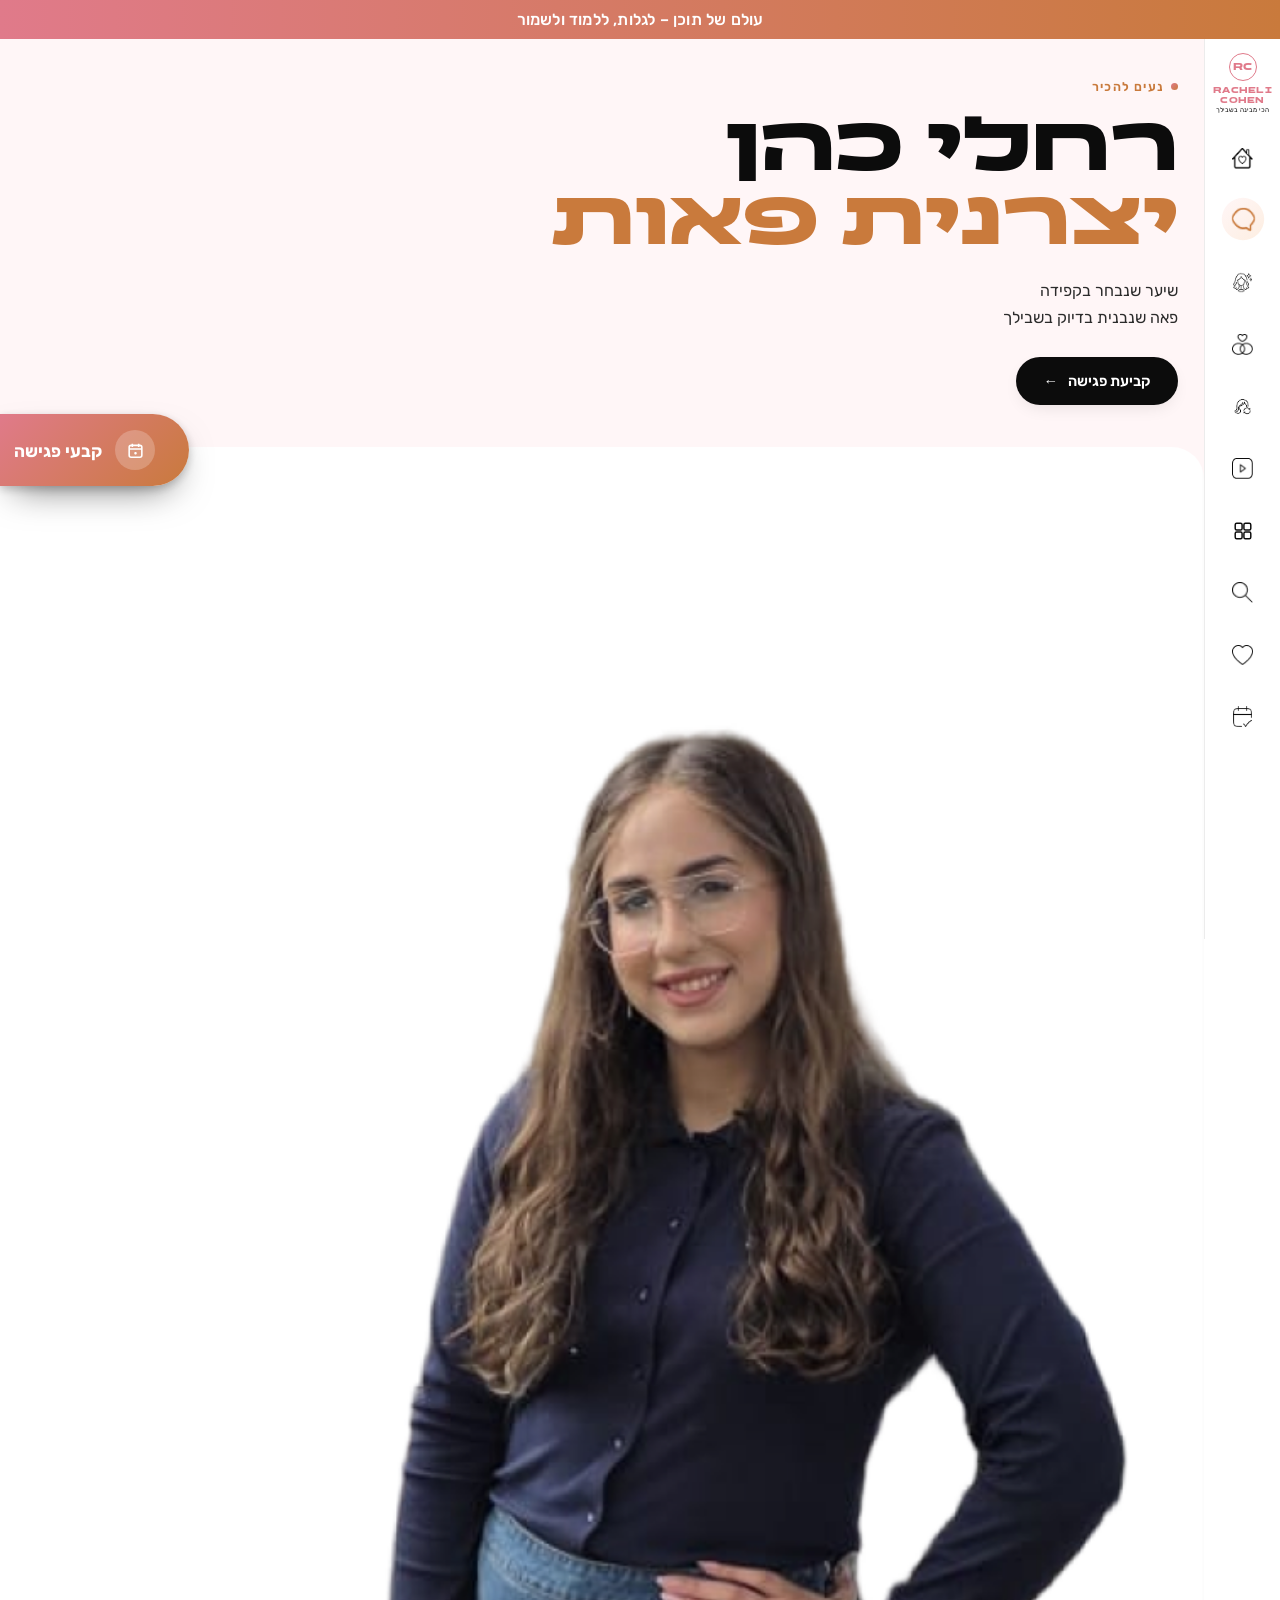
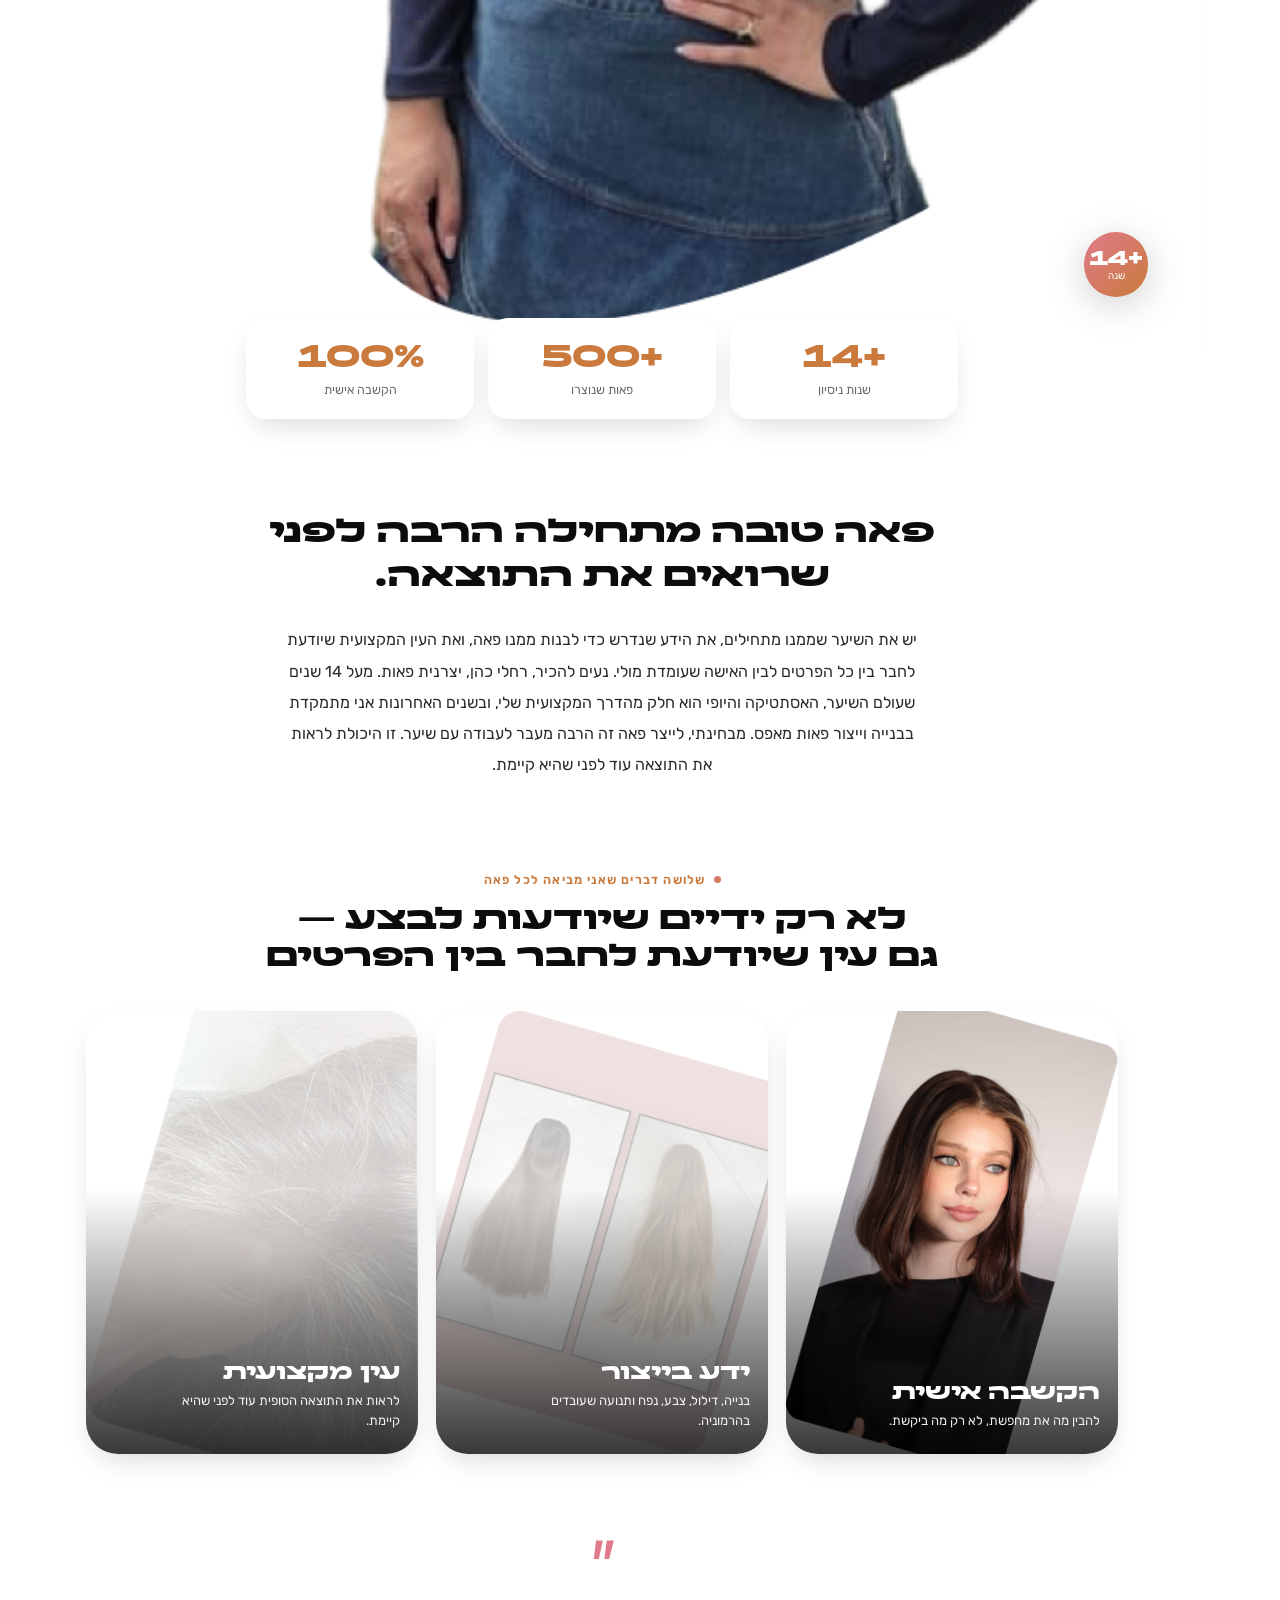
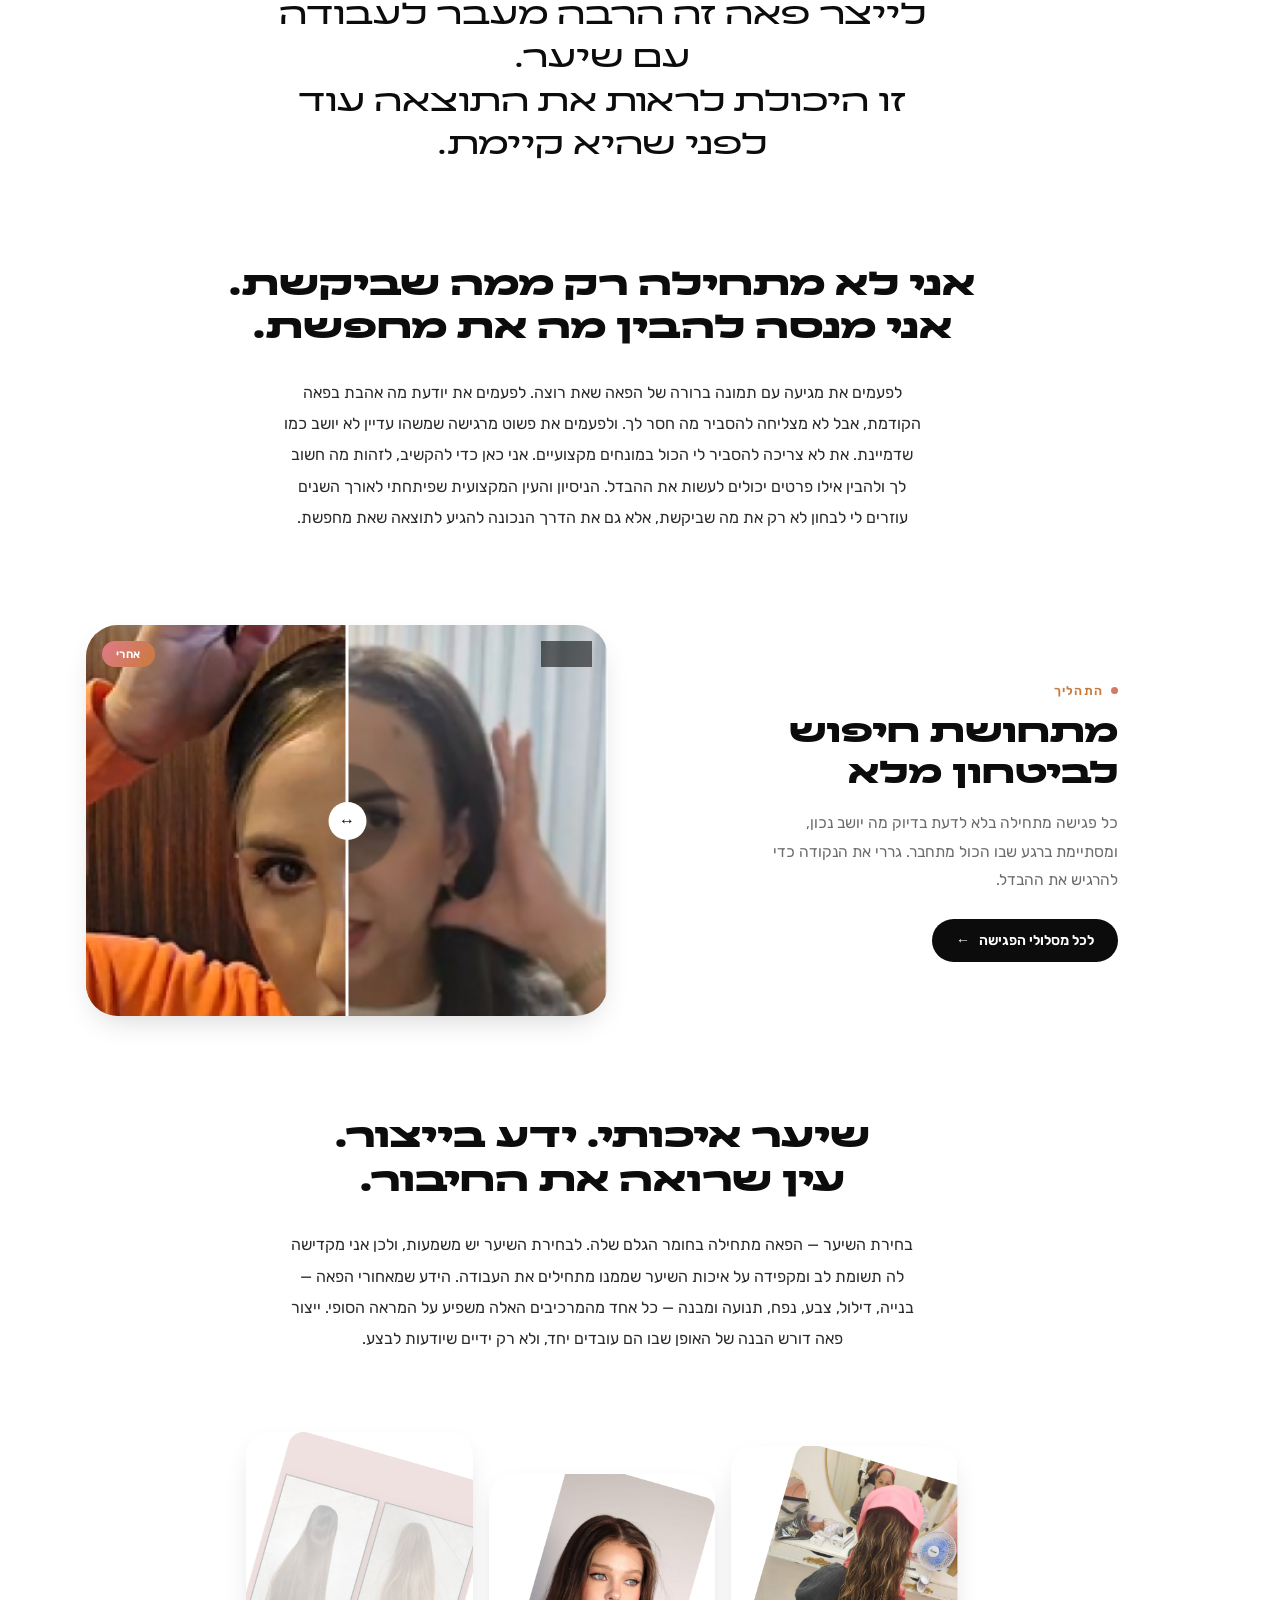
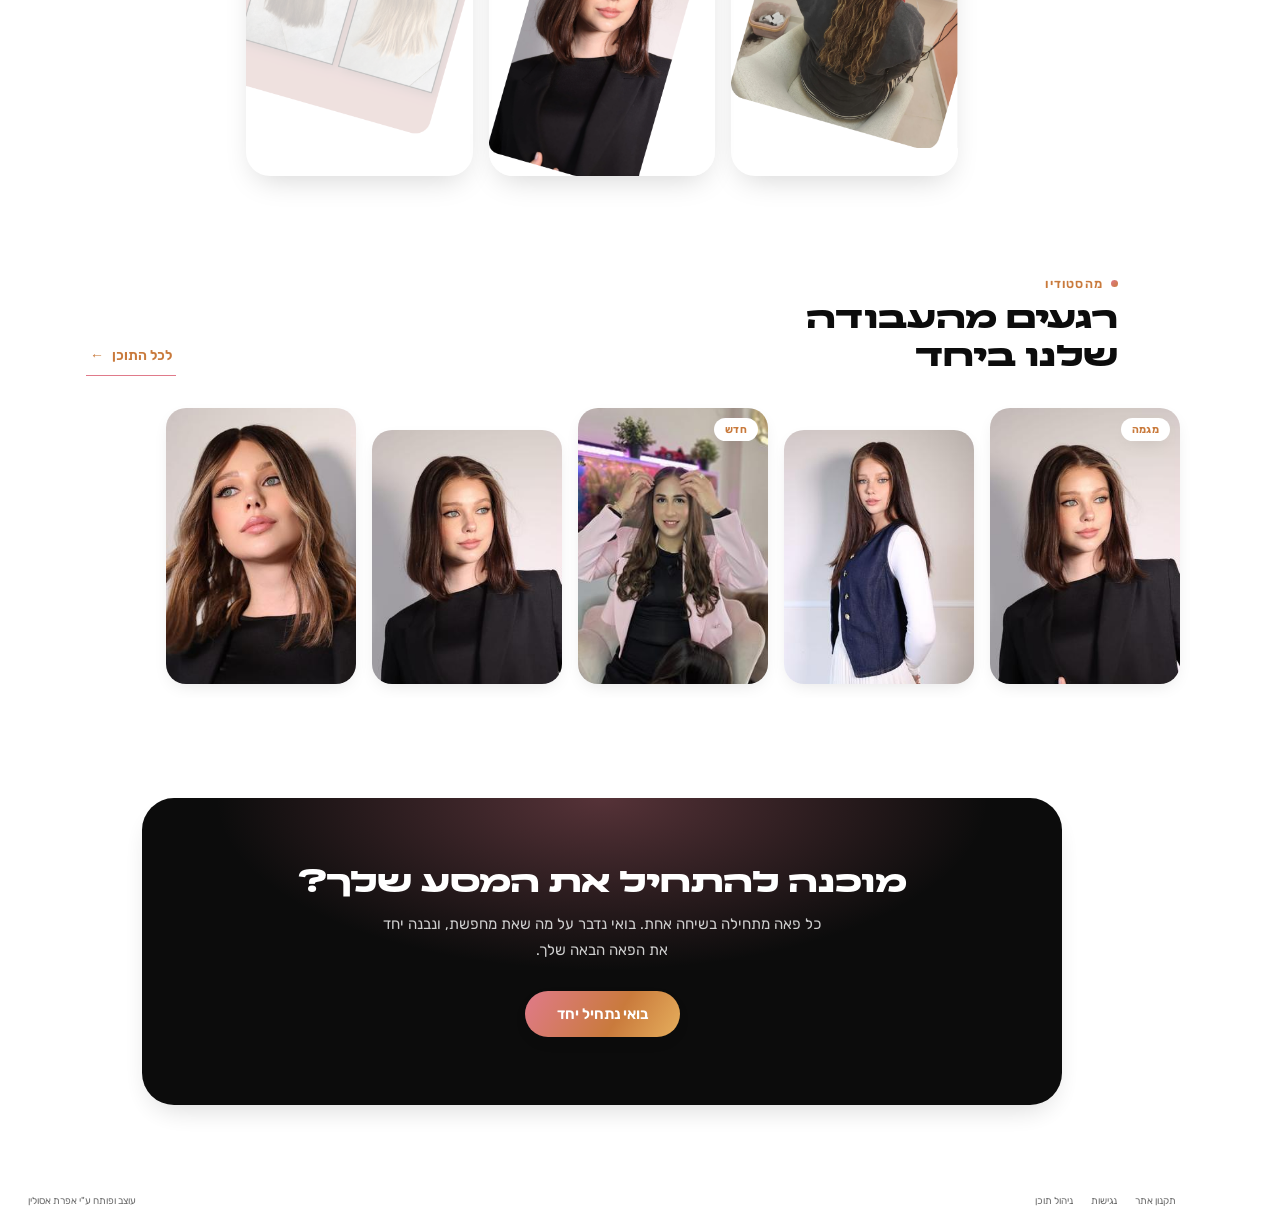
==== about.html @ f90bedea "תיקון סופי לבאג הכותרת בעמוד אודות: שימוש ב-class ייעודי במקום selector span כללי ה-selector הקודם (" ====
<!doctype html>
<html lang="he" dir="rtl">
<head>
  <meta charset="utf-8">
  <meta name="viewport" content="width=device-width, initial-scale=1">
  <title>אודות רחלי | יצרנית פאות</title>
  <meta name="description" content="נעים להכיר, רחלי כהן, יצרנית פאות. מעל 14 שנים שעולם השיער, האסתטיקה והיופי הוא חלק מהדרך המקצועית שלי.">
  <link rel="stylesheet" href="styles.css">
  <link rel="stylesheet" href="modals.css">
  <link rel="stylesheet" href="about.css">
</head>
<body data-page="about">
  <div class="promo-bar">עולם של תוכן – לגלות, ללמוד ולשמור</div>

  <div class="body-row">
    <aside class="side-col">
      <div id="site-logo" class="logo"></div>
      <nav id="icon-rail" class="icon-rail" aria-label="ניווט ראשי"></nav>
    </aside>

    <div class="content">
      <main>
        <section class="about-hero">
          <div class="about-hero-media">
            <div class="about-hero-photo"><img src="assets/about_hero.png" alt="רחלי כהן, יצרנית פאות"></div>
            <div class="about-badge" aria-hidden="true">
              <svg viewBox="0 0 200 200">
                <defs><path id="aboutBadgePath" d="M100,100 m-82,0 a82,82 0 1,1 164,0 a82,82 0 1,1 -164,0"/></defs>
                <text>
                  <textPath href="#aboutBadgePath" startOffset="0%">רחלי כהן ✦ יצרנית פאות ✦ מעל 14 שנות ניסיון ✦ </textPath>
                </text>
              </svg>
              <div class="about-badge-core"><strong>+14</strong><span>שנה</span></div>
            </div>
          </div>
          <div class="about-hero-text">
            <span class="about-eyebrow"><i></i>נעים להכיר</span>
            <h1 class="about-hero-title">רחלי כהן<br><span class="about-hero-accent">יצרנית פאות</span></h1>
            <p class="about-hero-lede">שיער שנבחר בקפידה<br>פאה שנבנית בדיוק בשבילך</p>
            <a class="about-hero-cta" href="#" data-open-modal="appointment">קביעת פגישה <span>←</span></a>
          </div>
        </section>

        <div class="about-stats" data-reveal>
          <div class="about-stat"><strong>+14</strong><span>שנות ניסיון</span></div>
          <div class="about-stat"><strong>+500</strong><span>פאות שנוצרו</span></div>
          <div class="about-stat"><strong>100%</strong><span>הקשבה אישית</span></div>
        </div>

        <section class="about-block" data-reveal>
          <h2>פאה טובה מתחילה הרבה לפני<br>שרואים את התוצאה.</h2>
          <p>
            יש את השיער שממנו מתחילים, את הידע שנדרש כדי לבנות ממנו פאה, ואת העין המקצועית
            שיודעת לחבר בין כל הפרטים לבין האישה שעומדת מולי.
            נעים להכיר, רחלי כהן, יצרנית פאות.
            מעל 14 שנים שעולם השיער, האסתטיקה והיופי הוא חלק מהדרך המקצועית שלי,
            ובשנים האחרונות אני מתמקדת בבנייה וייצור פאות מאפס.
            מבחינתי, לייצר פאה זה הרבה מעבר לעבודה עם שיער.
            זו היכולת לראות את התוצאה עוד לפני שהיא קיימת.
          </p>
        </section>

        <section class="about-services" data-reveal>
          <span class="about-eyebrow about-eyebrow--center"><i></i>שלושה דברים שאני מביאה לכל פאה</span>
          <h2>לא רק ידיים שיודעות לבצע —<br>גם עין שיודעת לחבר בין הפרטים</h2>
          <div class="about-services-grid">
            <article class="service-card">
              <img src="assets/about_collage1.jpg" alt="">
              <div class="service-card-body">
                <h3>הקשבה אישית</h3>
                <p>להבין מה את מחפשת, לא רק מה ביקשת.</p>
              </div>
            </article>
            <article class="service-card">
              <img src="assets/about_collage2.png" alt="">
              <div class="service-card-body">
                <h3>ידע בייצור</h3>
                <p>בנייה, דילול, צבע, נפח ותנועה שעובדים בהרמוניה.</p>
              </div>
            </article>
            <article class="service-card">
              <img src="assets/about_collage3.png" alt="">
              <div class="service-card-body">
                <h3>עין מקצועית</h3>
                <p>לראות את התוצאה הסופית עוד לפני שהיא קיימת.</p>
              </div>
            </article>
          </div>
        </section>

        <blockquote class="about-quote" data-reveal>
          <span class="about-quote-mark">”</span>
          לייצר פאה זה הרבה מעבר לעבודה עם שיער.<br>זו היכולת לראות את התוצאה עוד לפני שהיא קיימת.
        </blockquote>

        <section class="about-block" data-reveal>
          <h2>אני לא מתחילה רק ממה שביקשת.<br>אני מנסה להבין מה את מחפשת.</h2>
          <p>
            לפעמים את מגיעה עם תמונה ברורה של הפאה שאת רוצה.
            לפעמים את יודעת מה אהבת בפאה הקודמת, אבל לא מצליחה להסביר מה חסר לך.
            ולפעמים את פשוט מרגישה שמשהו עדיין לא יושב כמו שדמיינת.
            את לא צריכה להסביר לי הכול במונחים מקצועיים.
            אני כאן כדי להקשיב, לזהות מה חשוב לך ולהבין אילו פרטים יכולים לעשות את ההבדל.
            הניסיון והעין המקצועית שפיתחתי לאורך השנים עוזרים לי לבחון לא רק את מה שביקשת,
            אלא גם את הדרך הנכונה להגיע לתוצאה שאת מחפשת.
          </p>
        </section>

        <section class="about-process" data-reveal>
          <div class="about-process-text">
            <span class="about-eyebrow"><i></i>התהליך</span>
            <h2>מתחושת חיפוש<br>לביטחון מלא</h2>
            <p>כל פגישה מתחילה בלא לדעת בדיוק מה יושב נכון, ומסתיימת ברגע שבו הכול מתחבר. גררי את הנקודה כדי להרגיש את ההבדל.</p>
            <a class="about-process-cta" href="#" data-open-modal="journey">לכל מסלולי הפגישה <span>←</span></a>
          </div>
          <div class="about-compare" id="aboutCompare">
            <img class="about-compare-img" src="assets/journey_side.jpg" alt="לפני הפגישה — תחושת חיפוש">
            <div class="about-compare-after-wrap">
              <img class="about-compare-img" src="assets/journey_center.jpg" alt="אחרי הפגישה — ביטחון מלא">
            </div>
            <span class="about-compare-tag about-compare-tag--before">לפני</span>
            <span class="about-compare-tag about-compare-tag--after">אחרי</span>
            <div class="about-compare-handle" id="aboutCompareHandle"><span></span></div>
          </div>
        </section>

        <section class="about-block" data-reveal>
          <h2>שיער איכותי. ידע בייצור.<br>עין שרואה את החיבור.</h2>
          <p>
            בחירת השיער — הפאה מתחילה בחומר הגלם שלה. לבחירת השיער יש משמעות,
            ולכן אני מקדישה לה תשומת לב ומקפידה על איכות השיער שממנו מתחילים את העבודה.
            הידע שמאחורי הפאה — בנייה, דילול, צבע, נפח, תנועה ומבנה — כל אחד מהמרכיבים
            האלה משפיע על המראה הסופי. ייצור פאה דורש הבנה של האופן שבו הם עובדים יחד,
            ולא רק ידיים שיודעות לבצע.
          </p>
        </section>

        <div class="about-collage" data-reveal>
          <div><img src="assets/about_collage4.jpg" alt=""></div>
          <div><img src="assets/about_collage1.jpg" alt=""></div>
          <div><img src="assets/about_collage2.png" alt=""></div>
        </div>

        <section class="about-gallery" data-reveal>
          <div class="about-gallery-head">
            <div>
              <span class="about-eyebrow"><i></i>מהסטודיו</span>
              <h2>רגעים מהעבודה<br>שלנו ביחד</h2>
            </div>
            <a class="about-gallery-cta" href="articles.html">לכל התוכן <span>←</span></a>
          </div>
          <div class="about-gallery-strip">
            <figure><img src="assets/model_02.jpg" alt=""><span class="tag">מגמה</span></figure>
            <figure><img src="assets/model_07.jpg" alt=""></figure>
            <figure><img src="assets/model_13.jpg" alt=""><span class="tag">חדש</span></figure>
            <figure><img src="assets/model_18.jpg" alt=""></figure>
            <figure><img src="assets/model_22.jpg" alt=""></figure>
          </div>
        </section>

        <section class="about-cta-band" data-reveal>
          <h2>מוכנה להתחיל את המסע שלך?</h2>
          <p>כל פאה מתחילה בשיחה אחת. בואי נדבר על מה שאת מחפשת, ונבנה יחד את הפאה הבאה שלך.</p>
          <a class="btn-primary" href="#" data-open-modal="journey">בואי נתחיל יחד</a>
        </section>
      </main>

      <footer id="site-footer" class="site-footer"></footer>
    </div>
  </div>

  <script src="https://cdnjs.cloudflare.com/ajax/libs/gsap/3.12.5/gsap.min.js"></script>
  <script src="common.js"></script>
  <script>
    /* ---- סליידר "לפני / אחרי" בסעיף "התהליך" — ייחודי לעמוד זה ---- */
    (function () {
      const box = document.getElementById('aboutCompare');
      const handle = document.getElementById('aboutCompareHandle');
      const afterWrap = box && box.querySelector('.about-compare-after-wrap');
      if (!box || !handle || !afterWrap) return;
      const isRtl = document.documentElement.dir === 'rtl';
      let dragging = false;

      function setSplit(ratio) {
        const pct = Math.min(96, Math.max(4, ratio * 100));
        handle.style.insetInlineStart = pct + '%';
        afterWrap.style.clipPath = isRtl
          ? `inset(0 ${100 - pct}% 0 0)`
          : `inset(0 0 0 ${pct}%)`;
      }
      function ratioFromEvent(clientX) {
        const rect = box.getBoundingClientRect();
        let r = (clientX - rect.left) / rect.width;
        if (isRtl) r = 1 - r;
        return r;
      }
      function onMove(e) {
        if (!dragging) return;
        const x = e.touches ? e.touches[0].clientX : e.clientX;
        setSplit(ratioFromEvent(x));
      }
      function stop() { dragging = false; }

      handle.addEventListener('pointerdown', () => { dragging = true; });
      box.addEventListener('pointermove', onMove);
      window.addEventListener('pointerup', stop);
      box.addEventListener('touchstart', () => { dragging = true; }, { passive: true });
      box.addEventListener('touchmove', onMove, { passive: true });
      window.addEventListener('touchend', stop);

      setSplit(0.5);
    })();
  </script>
</body>
</html>
---- styles.css ----
/* ==========================================================================
   רחלי כהן | יצרנית פאות — Design System
   ========================================================================== */

@import url('https://fonts.googleapis.com/css2?family=Frank+Ruhl+Libre:wght@300;400;500;700;900&family=Rubik:wght@300;400;500;600;700&display=swap');

@font-face {
  font-family: 'Gloria DL AAA';
  src: url('assets/fonts/gloria-regular-aaa.woff2') format('woff2');
  font-weight: 400;
  font-style: normal;
  font-display: swap;
}
@font-face {
  font-family: 'Gloria DL AAA';
  src: url('assets/fonts/gloria-bold-aaa.woff2') format('woff2');
  font-weight: 700;
  font-style: normal;
  font-display: swap;
}

:root {
  --rose-1: #e07a8a;
  --rose-2: #c97a3c;
  --gradient: linear-gradient(135deg, var(--rose-1) 0%, var(--rose-2) 100%);
  --gradient-bar: linear-gradient(90deg, var(--rose-1) 0%, var(--rose-2) 100%);
  --pink-pale: #fff6f7;
  --black: #0c0c0c;
  --white: #ffffff;
  --gray-bg: #d9d9d9;
  --gray-text: #6b6b6b;
  --line: #ececec;

  --font-display: 'Gloria DL AAA', 'Frank Ruhl Libre', serif;
  --font-ui: 'Rubik', sans-serif;

  --radius-sm: 12px;
  --radius-md: 20px;
  --radius-lg: 32px;
  --radius-pill: 999px;

  --shadow-card: 0 12px 30px -10px rgba(0, 0, 0, 0.18);
  --shadow-soft: 0 6px 18px -6px rgba(0, 0, 0, 0.12);

  --rail-w: 76px;
  --header-h: 42px;
}

* { box-sizing: border-box; margin: 0; padding: 0; }

html { scroll-behavior: smooth; }

body {
  font-family: var(--font-ui);
  color: var(--black);
  background: var(--white);
  direction: rtl;
  -webkit-font-smoothing: antialiased;
  overflow-x: hidden;
}

img { max-width: 100%; display: block; }
a { color: inherit; text-decoration: none; }
button { font-family: inherit; border: none; background: none; cursor: pointer; }
ul { list-style: none; }

.container { width: min(1240px, 92vw); margin-inline: auto; }

h1, h2, h3, h4 {
  font-family: var(--font-display);
  font-weight: 700;
  line-height: 1.15;
}

/* ---------- GSAP animated-typing headings ---------- */
.rc-char { display: inline-block; will-change: transform, opacity; }

/* ---------- top promo bar ---------- */
.promo-bar {
  background: var(--gradient-bar);
  color: var(--white);
  text-align: center;
  font-family: var(--font-ui);
  font-weight: 500;
  font-size: clamp(12px, 1.6vw, 16px);
  padding: 10px 16px;
  letter-spacing: 0.2px;
}

/* ---------- app shell: side column (logo + rail) + content ---------- */
.body-row {
  display: flex;
  align-items: flex-start;
  min-height: calc(100vh - 40px);
}
.side-col {
  width: var(--rail-w);
  flex: 0 0 var(--rail-w);
  position: sticky;
  top: 0;
  height: 100vh;
  display: flex;
  flex-direction: column;
  align-items: center;
  border-left: 1px solid var(--line);
  background: var(--white);
  z-index: 40;
}
.content { flex: 1 1 auto; min-width: 0; }

/* ---------- side icon rail (desktop) ---------- */
.icon-rail {
  width: 100%;
  display: flex;
  flex-direction: column;
  align-items: center;
  gap: 22px;
  padding: 18px 0 28px;
}

.icon-rail a {
  width: 40px;
  height: 40px;
  display: grid;
  place-items: center;
  border-radius: var(--radius-pill);
  color: var(--black);
  transition: background .2s ease, color .2s ease, transform .2s ease;
}
.icon-rail a svg { width: 22px; height: 22px; stroke: currentColor; fill: none; stroke-width: 1.6; transition: transform .25s ease; }
.nav-icon-img {
  display: block;
  width: 21px; height: 21px;
  background-color: var(--black);
  -webkit-mask-size: contain; mask-size: contain;
  -webkit-mask-repeat: no-repeat; mask-repeat: no-repeat;
  -webkit-mask-position: center; mask-position: center;
  transition: background-color .2s ease, transform .25s ease;
}
.icon-rail a:hover,
.icon-rail a.active {
  background: linear-gradient(135deg, var(--pink-pale), #fdeee1);
  color: var(--rose-2);
  transform: translateY(-2px) scale(1.06);
}
.icon-rail a:hover svg { transform: scale(1.08); }
.icon-rail a:hover .nav-icon-img,
.icon-rail a.active .nav-icon-img { background-color: var(--rose-2); transform: scale(1.08); }
.icon-rail a:active { transform: translateY(0) scale(.96); }
/* הכיתוב ליד כל אייקון - קיים תמיד ב-DOM, אבל מוצג רק במגירת הניווט הנפתחת במובייל */
.nav-label { display: none; }

/* ---------- כפתור המבורגר (מובייל בלבד) ---------- */
.nav-toggle {
  display: none;
  flex-direction: column;
  justify-content: center;
  align-items: center;
  gap: 5px;
  width: 38px;
  height: 38px;
  border-radius: var(--radius-pill);
  flex-shrink: 0;
  transition: background .2s ease;
}
.nav-toggle span {
  display: block;
  width: 20px;
  height: 2px;
  border-radius: 2px;
  background: var(--black);
  transition: transform .3s ease, opacity .3s ease;
}
.nav-toggle:hover { background: var(--pink-pale); }
body.nav-open .nav-toggle span:nth-child(1) { transform: translateY(7px) rotate(45deg); }
body.nav-open .nav-toggle span:nth-child(2) { opacity: 0; }
body.nav-open .nav-toggle span:nth-child(3) { transform: translateY(-7px) rotate(-45deg); }

/* מסך כהה מאחורי מגירת הניווט הפתוחה (מובייל) */
.nav-backdrop {
  position: fixed;
  inset: 0;
  background: rgba(12, 12, 12, 0.45);
  opacity: 0;
  pointer-events: none;
  transition: opacity .3s ease;
  z-index: 150;
}
body.nav-open .nav-backdrop { opacity: 1; pointer-events: auto; }

/* ---------- logo ---------- */
.logo {
  width: 100%;
  display: flex;
  justify-content: center;
  padding: 14px 4px 6px;
  box-sizing: border-box;
}
.logo-inner { display: flex; flex-direction: column; align-items: center; gap: 5px; text-align: center; max-width: 100%; }
.logo-mark {
  width: 28px; height: 28px; border-radius: 50%;
  border: 1.5px solid var(--rose-1);
  display: grid; place-items: center;
  font-family: var(--font-display); font-weight: 700; color: var(--rose-1); font-size: 10px;
  flex-shrink: 0;
}
/* הכיתוב מצומצם ועם מרווח אותיות מינימלי כדי שיישאר בתוך רוחב הפס הצר ולא "יברח" ממנו */
.logo-text { text-align: center; max-width: 100%; }
.logo-text .en1 {
  font-family: var(--font-display); font-weight: 600; letter-spacing: .3px; font-size: 8.5px; color: var(--rose-1);
  display: block; line-height: 1.2; word-break: break-word;
}
.logo-tagline { font-size: 6.5px; color: var(--black); font-family: var(--font-ui); line-height: 1.25; display:block; word-break: break-word; }

/* ---------- HERO ---------- */
.hero {
  position: relative;
  min-height: calc(100vh - 40px);
  display: flex;
  flex-direction: column;
  overflow: hidden;
}
.hero-bg {
  position: absolute; inset: 0;
  background-size: cover;
  background-position: center 20%;
}
.hero-bg::after {
  content: "";
  position: absolute; inset: 0;
  background: rgba(0,0,0,0.38);
}

/* ---------- hero collage (קולג א-סימטרי של דוגמניות, רקע לדף הבית) ---------- */
/* רשת גריד עם packing צפוף (dense) - האריחים משתנים בגודל (ר' .sz-w2/.sz-h2 ב-common.js) כך שהקולג
   תמיד יוצא לא-סימטרי ותמיד מתמלא לגמרי, גם אם הרשת גדולה יותר ממספר התמונות בפועל (יש מחזוריות ב-JS) */
.hero-collage {
  position: absolute; inset: -8% -4%;
  display: grid;
  grid-auto-flow: dense;
  grid-template-columns: repeat(12, 1fr);
  grid-auto-rows: clamp(62px, 6.4vw, 96px);
  gap: clamp(7px, 1vw, 14px);
  background: linear-gradient(160deg, #1c0f09 0%, #2a150d 45%, #110a07 100%);
  transform: rotate(-4deg) scale(1.2);
  transform-origin: center;
  will-change: transform;
  overflow: hidden;
}
.collage-tile {
  position: relative;
  border-radius: var(--radius-md);
  overflow: hidden;
  background: rgba(10,5,4,.6);
  box-shadow: 0 14px 34px -12px rgba(0,0,0,.6);
}
.collage-tile.sz-w2 { grid-column: span 2; }
.collage-tile.sz-h2 { grid-row: span 2; }
/* שכבה כפולה: רקע מטושטש (cover, לא נראה כמו "חור" ריק) + התמונה האמיתית מעליו ב-object-fit:contain -
   כך שהתמונה המלאה תמיד נראית שלמה, בלי לחתוך ראשים/פרצופים, אבל האריח עדיין מלא לגמרי מקצה לקצה */
.collage-tile-bg {
  position: absolute; inset: -12%;
  background-size: cover;
  background-position: center;
  filter: blur(16px) brightness(.6) saturate(1.05);
  transform: scale(1.1);
}
.collage-tile img {
  position: relative;
  z-index: 1;
  width: 100%; height: 100%;
  object-fit: contain;
  display: block;
  transform-origin: center;
  will-change: transform;
}
@media (prefers-reduced-motion: reduce) {
  .collage-tile img { animation: none !important; transition: none !important; }
}
/* overlay כהה - חזרה לשחור/חום כהה כבסיס, עם ריכוז כהות נוסף מאחורי הטקסט/כפתורים */
.hero-overlay {
  position: absolute; inset: 0;
  z-index: 1;
  background:
    radial-gradient(ellipse 73% 58% at 50% 72%, rgba(6,3,2,.92) 0%, rgba(6,3,2,.68) 45%, rgba(6,3,2,.05) 74%),
    linear-gradient(180deg, rgba(6,3,2,.76) 0%, rgba(6,3,2,.5) 28%, rgba(6,3,2,.54) 60%, rgba(6,3,2,.88) 100%);
  pointer-events: none;
}
.hero-content {
  position: relative;
  z-index: 2;
  width: 100%;
  text-align: center;
  color: var(--white);
  padding: 0 24px 18px;
  margin-top: auto;
  text-shadow: 0 2px 14px rgba(0,0,0,.35);
}
.hero-content .eyebrow {
  font-family: var(--font-display);
  font-weight: 400;
  font-size: clamp(27px, 3.6vw, 42px);
  line-height: 1.3;
}
.hero-content h1 {
  margin-top: 13px;
  font-size: clamp(48px, 7vw, 72px);
  text-transform: uppercase;
}

/* ---------- topics row ---------- */
/* שורה אחת קבועה (לא נשברת לכמה שורות) - אם אין מספיק רוחב אפשר לגלול אופקית, אבל שום נושא לא
   "נעלם"/מוסתר אוטומטית, בדיוק כמו רצועת הנושאים בתוך הסטורי */
.topics-row {
  position: relative;
  z-index: 3;
  display: flex;
  justify-content: center;
  gap: clamp(14px, 2vw, 28px);
  padding: 26px 16px 10px;
  flex-wrap: nowrap;
  overflow-x: auto;
  scrollbar-width: none;
}
.topics-row::-webkit-scrollbar { display: none; }
.topic {
  display: flex; flex-direction: column; align-items: center; gap: 7px;
  width: 94px;
  cursor: pointer;
  border: none; background: none; padding: 0;
  font-family: inherit;
  transition: transform .2s ease;
}
.topic:hover { transform: translateY(-2px); }
.topic:active { transform: translateY(0) scale(.96); }
.topic:focus-visible .topic-ring { outline: 2px solid var(--rose-1); outline-offset: 3px; }
/* עיגול פשוט עם מסגרת ורודה - אותו סגנון בדיוק כמו העיגולים בתוך הסטורי (igstory-topic-avatar) ובלוגו
   בהאדר (logo-mark), עם מסגרת הוורוד של המותג (--rose-1), בלי טבעת צבעונית מסתובבת */
.topic-ring {
  width: 74px; height: 74px; border-radius: 50%;
  overflow: hidden;
  border: 1.5px solid var(--rose-1);
  transition: border-color .2s ease;
}
.topic-ring-in {
  width: 100%; height: 100%;
  border-radius: 50%;
  display: flex;
}
.topic-ring img { width: 100%; height: 100%; border-radius: 50%; object-fit: cover; display: block; }
.topic span { font-size: 14px; font-weight: 500; color: var(--black); text-align: center; }
body[data-page="home"] .topic span { color: var(--white); text-shadow: 0 1px 4px rgba(0,0,0,.4); }
.topic.seen .topic-ring { border-color: rgba(0,0,0,.1); }
body[data-page="home"] .topic.seen .topic-ring { border-color: rgba(255,255,255,.3); }

/* ---------- journeys row (overlaid on the hero image) ---------- */
.journeys {
  position: relative;
  z-index: 3;
  background: transparent;
  display: flex;
  justify-content: center;
  gap: clamp(10px, 2vw, 22px);
  padding: 0 16px clamp(28px, 5vw, 48px);
  flex-wrap: wrap;
}
.journey-btn {
  display: flex; align-items: center; gap: 14px;
  position: relative;
  overflow: hidden;
  background: rgba(255,255,255,.94);
  backdrop-filter: blur(6px);
  -webkit-backdrop-filter: blur(6px);
  padding: 15px 27px;
  border-radius: var(--radius-pill);
  box-shadow: 0 6px 24px rgba(0,0,0,.22);
  font-weight: 600;
  font-size: clamp(19px, 2.3vw, 24px);
  color: var(--black);
  white-space: nowrap;
  z-index: 1;
  transition: color .3s ease, box-shadow .25s ease, transform .25s ease, background .3s ease;
}
.journey-btn::before {
  content: "";
  position: absolute; inset: 0; z-index: -1;
  background-image: var(--gradient);
  opacity: 0;
  transition: opacity .3s ease;
}
.journey-btn:hover {
  color: var(--white);
  box-shadow: 0 10px 30px rgba(0,0,0,.3);
  transform: translateY(-2px);
}
.journey-btn:hover::before { opacity: 1; }
.journey-btn:active { transform: translateY(0) scale(.98); }
.journey-btn svg { width: 24px; height: 24px; stroke: var(--rose-2); flex-shrink: 0; transition: stroke .3s ease; }
.journey-btn:hover svg { stroke: var(--white); }
.journey-avatar { width: 48px; height: 48px; border-radius: 50%; object-fit: cover; order: -1; box-shadow: 0 0 0 2px var(--white); transition: box-shadow .3s ease; }
.journey-btn:hover .journey-avatar { box-shadow: 0 0 0 2px rgba(255,255,255,.7); }

/* ---------- footer ---------- */
footer.site-footer {
  display: flex;
  justify-content: space-between;
  align-items: center;
  padding: 10px 28px;
  font-size: 10px;
  color: var(--gray-text);
  flex-wrap: wrap;
  gap: 8px;
}
footer.site-footer a { color: var(--gray-text); }
footer.site-footer .links { display: flex; gap: 18px; }

/* ---------- generic page header (sub-pages) ---------- */
.page-hero {
  padding: 70px 24px 46px;
  text-align: center;
}
.page-hero h1 { font-size: clamp(28px, 4vw, 42px); }
.page-hero p { margin-top: 10px; color: var(--gray-text); font-size: 15px; }

/* ---------- decorative heading blob (Figma asset, traced) ---------- */
.deco-blob {
  position: absolute;
  background: url("assets/deco-blob.svg") no-repeat center / contain;
  pointer-events: none;
  z-index: -1;
}
.deco-blob--lg {
  top: -8px; left: 50%;
  transform: translateX(-50%);
  width: clamp(120px, 14vw, 158px);
  aspect-ratio: 158 / 179;
}
.deco-blob--sm {
  top: -4px; left: 50%;
  transform: translateX(-50%);
  width: clamp(58px, 7vw, 79px);
  aspect-ratio: 158 / 179;
}

/* ---------- buttons ---------- */
.btn-primary {
  display: inline-flex; align-items: center; justify-content: center; gap: 8px;
  background: linear-gradient(120deg, var(--rose-1), var(--rose-2), #f3c66b, var(--rose-2), var(--rose-1));
  background-size: 260% auto;
  background-position: 0% center;
  color: var(--white);
  padding: 14px 32px;
  border-radius: var(--radius-pill);
  font-weight: 600;
  font-size: 15px;
  box-shadow: var(--shadow-soft);
  transition: transform .2s ease, box-shadow .2s ease, background-position .6s ease;
}
.btn-primary:hover { transform: translateY(-2px); box-shadow: var(--shadow-card); background-position: 100% center; }
.btn-primary:active { transform: translateY(0) scale(.98); }

.btn-ghost {
  display: inline-flex; align-items: center; justify-content: center; gap: 8px;
  position: relative;
  overflow: hidden;
  border: 1.5px solid var(--rose-1);
  color: var(--rose-2);
  padding: 13px 30px;
  border-radius: var(--radius-pill);
  font-weight: 600;
  font-size: 15px;
  transition: color .3s ease, border-color .3s ease;
  z-index: 1;
}
.btn-ghost::before {
  content: "";
  position: absolute; inset: 0; z-index: -1;
  background: var(--gradient);
  transform: scaleX(0);
  transform-origin: right;
  transition: transform .35s ease;
}
.btn-ghost:hover { color: var(--white); border-color: transparent; }
.btn-ghost:hover::before { transform: scaleX(1); }

/* ---------- mobile ---------- */
@media (max-width: 860px) {
  .body-row { flex-direction: column; min-height: 0; }
  .content { width: 100%; max-width: 100%; }
  .side-col {
    width: 100%; flex: 0 0 auto; height: auto; position: sticky; top: 0;
    flex-direction: row; justify-content: space-between; align-items: center;
    border-left: none; border-bottom: 1px solid var(--line);
    padding: 8px 14px;
  }
  .logo { width: auto; padding: 0; }
  /* אותה פריסה מחולקת ל-3 כמו בדסקטופ (עיגול, שם, סלוגן זה מתחת לזה) - רק בגדלים קריאים יותר
     להאדר האופקי הרחב יותר במובייל */
  .logo-mark { width: 34px; height: 34px; font-size: 12px; }
  .logo-text .en1 { font-size: 11px; letter-spacing: .5px; }
  .logo-tagline { font-size: 8px; }

  /* כפתור ההמבורגר מוצג רק במובייל - פותח את רצועת הניווט כמגירה צדדית במקום שורת אייקונים גוללת */
  .nav-toggle { display: flex; }

  /* רצועת הניווט הופכת למגירה צדדית שקופצת מהצד (RTL - מהימין, איפה שעמודת הניווט יושבת בדסקטופ) */
  .icon-rail {
    position: fixed;
    top: 0;
    right: 0;
    bottom: 0;
    width: min(78vw, 300px);
    flex-direction: column;
    align-items: stretch;
    gap: 2px;
    padding: max(88px, calc(72px + env(safe-area-inset-top, 0px))) 18px 24px;
    background: var(--white);
    box-shadow: -18px 0 40px -14px rgba(0, 0, 0, 0.25);
    transform: translateX(100%);
    transition: transform .32s ease;
    overflow-y: auto;
    z-index: 200;
  }
  body.nav-open .icon-rail { transform: translateX(0); }
  /* z-index של icon-rail (200) נבדק רק מול אחיו בתוך ה-stacking context של side-col (z-index:40) -
     ומכיוון שה-backdrop (z-index:150) נמצא ברמת ה-body, הוא היה מצויר מעל כל ה-side-col כולל המגירה
     הפתוחה בתוכו, וחוסם לחיצות על קישורי התפריט. מעלים את side-col מעל ה-backdrop רק כשהתפריט פתוח */
  body.nav-open .side-col { z-index: 220; }
  .icon-rail a {
    display: flex;
    width: 100%; height: auto; flex: 0 0 auto;
    flex-direction: row-reverse;
    justify-content: flex-start;
    align-items: center;
    gap: 14px;
    padding: 13px 14px;
    border-radius: var(--radius-sm);
  }
  .icon-rail a svg { width: 20px; height: 20px; flex-shrink: 0; }
  .nav-icon-img { flex-shrink: 0; }
  .nav-label { display: inline-block; font-size: 15px; font-weight: 500; }
  .hero { min-height: calc(100vh - 48px); }
  .journeys { gap: 10px; padding: 0 12px 24px; flex-direction: column; align-items: stretch; }
  .journey-btn { padding: 12px 19px; font-size: 16px; white-space: normal; justify-content: center; gap: 10px; }
  .journey-btn svg { width: 18px; height: 18px; }
  .journey-avatar { width: 36px; height: 36px; }
  .hero-content .eyebrow { font-size: clamp(19px, 5vw, 26px); }
  .hero-content h1 { font-size: clamp(27px, 7vw, 38px); }

  /* קולג הדוגמניות במובייל - פחות עמודות כדי שכל אריח יהיה גדול וברור, פחות הטיה */
  .hero-collage {
    grid-template-columns: repeat(6, 1fr);
    grid-auto-rows: clamp(58px, 13vw, 88px);
    transform: rotate(-3deg) scale(1.22);
    gap: 8px;
  }
  .collage-tile { border-radius: var(--radius-sm); }

  /* הסטטוסים (נושאי הטיפים) - גלילה אופקית במקום שבירה לשורה חדשה, כך שרואים כמה שיותר בבת אחת */
  .topics-row {
    flex-wrap: nowrap;
    justify-content: flex-start;
    overflow-x: auto;
    overflow-y: hidden;
    scroll-snap-type: x proximate;
    -webkit-overflow-scrolling: touch;
    scrollbar-width: none;
    padding-inline: max(16px, env(safe-area-inset-left, 0px));
  }
  .topics-row::-webkit-scrollbar { display: none; }
  .topic { flex: 0 0 auto; scroll-snap-align: start; }
}
@media (max-width: 480px) {
  /* צפיפות מותאמת כך שיראו כ-6 נושאים על המסך בבת אחת, עם גלילה להמשך */
  .topics-row { gap: 12px; }
  .topic { width: 52px; gap: 5px; }
  .topic-ring { width: 46px; height: 46px; }
  .topic span { font-size: 10px; }
}
---- modals.css ----
/* ================= Modals ================= */
.modal-overlay {
  position: fixed; inset: 0;
  background: rgba(20, 14, 12, 0.45);
  display: flex; align-items: center; justify-content: center;
  padding: 24px;
  z-index: 200;
  opacity: 0; pointer-events: none;
  transition: opacity .25s ease;
}
.modal-overlay.open { opacity: 1; pointer-events: auto; }

.modal-card {
  position: relative;
  width: min(500px, 100%);
  max-height: 88vh;
  overflow-y: auto;
  background: var(--pink-pale);
  border-radius: var(--radius-lg);
  padding: 50px 32px 38px;
  text-align: center;
  transform: translateY(16px) scale(.98);
  transition: transform .25s ease;
}
.modal-overlay.open .modal-card { transform: translateY(0) scale(1); }

.modal-card.tone-peach { background: #f8e6de; }

.modal-close {
  position: absolute; top: 16px; left: 16px;
  width: 34px; height: 34px; border-radius: 50%;
  display: grid; place-items: center;
  background: rgba(255,255,255,.7);
  font-size: 18px;
}
.modal-photo {
  width: 230px; margin: 0 auto 14px;
}
.modal-photo img { width: 100%; }

/* ================= התחברות עם גוגל ("אהבתי") ================= */
.rc-google-modal {
  position: fixed; inset: 0;
  background: rgba(20, 14, 12, 0.45);
  display: flex; align-items: center; justify-content: center;
  padding: 24px;
  z-index: 300;
  animation: rc-google-fade .2s ease;
}
@keyframes rc-google-fade { from { opacity: 0; } to { opacity: 1; } }
.rc-google-card {
  position: relative;
  width: min(420px, 100%);
  background: var(--white);
  border-radius: var(--radius-lg);
  padding: 44px 30px 34px;
  text-align: center;
  box-shadow: var(--shadow-card);
  transform: translateY(10px) scale(.98);
  animation: rc-google-pop .25s ease forwards;
}
@keyframes rc-google-pop { to { transform: translateY(0) scale(1); } }
.rc-google-close {
  position: absolute; top: 14px; left: 14px;
  width: 32px; height: 32px; border-radius: 50%;
  display: grid; place-items: center;
  background: var(--pink-pale);
  color: var(--rose-2);
}
.rc-google-close svg { width: 16px; height: 16px; stroke: currentColor; }
.rc-google-icon {
  width: 52px; height: 52px; margin: 0 auto 16px;
  border-radius: 50%; display: grid; place-items: center;
  background: var(--gradient); color: var(--white);
}
.rc-google-icon svg { width: 24px; height: 24px; stroke: currentColor; fill: none; }
.rc-google-card h3 {
  font-size: 19px; margin-bottom: 8px;
}
.rc-google-card p {
  font-size: 13.5px; color: var(--gray-text); line-height: 1.6; margin-bottom: 22px;
}
.rc-google-btn-mount { display: flex; justify-content: center; min-height: 40px; }
.rc-google-note { font-size: 13px; color: var(--gray-text); }

.modal-card h3 {
  font-size: 24px;
  margin-bottom: 6px;
}
.modal-card p.sub { color: var(--gray-text); font-size: 14px; margin-bottom: 18px; }

.journey-options { display: flex; flex-direction: column; gap: 14px; margin-top: 10px; }
.journey-options a.is-suggested { box-shadow: 0 0 0 3px var(--white), 0 0 0 5px var(--rose-1); }

.apt-context-sub {
  display: flex; align-items: center; justify-content: center; gap: 7px;
  width: fit-content;
  background: var(--white); color: var(--rose-2) !important;
  font-size: 12.5px; font-weight: 600;
  padding: 7px 16px; border-radius: var(--radius-pill);
  margin: 0 auto 18px; box-shadow: var(--shadow-soft);
}
.apt-context-sub::before { content: "✦"; color: var(--rose-1); }

.field-row { display: flex; gap: 12px; margin-bottom: 12px; flex-wrap: wrap; }
.field {
  flex: 1 1 180px;
  background: var(--white);
  border-radius: var(--radius-md);
  box-shadow: var(--shadow-soft);
  padding: 15px 18px;
}
.field input {
  width: 100%; border: none; outline: none; background: transparent;
  font-family: var(--font-ui); font-size: 15px; text-align: center; color: var(--black);
  direction: rtl; /* דפדפנים נוטים לכפות LTR על שדות tel/email/date/time, מה שהופך את הנקודותיים בפלייסהולדר */
}
.field input::placeholder { color: rgba(0,0,0,.35); }
.field select {
  width: 100%; border: none; outline: none; background: transparent;
  font-family: var(--font-ui); font-size: 14px; text-align: center; color: var(--black);
  direction: rtl; appearance: none; cursor: pointer;
}
.field select:disabled { color: rgba(0,0,0,.4); cursor: not-allowed; }
.field-hint {
  font-size: 12.5px; color: var(--rose-2); text-align: center;
  margin: -6px 0 14px;
}

.consent-row {
  display: flex; align-items: center; justify-content: center; gap: 8px;
  font-size: 12px; color: var(--black); margin: 10px 0 20px;
}

.modal-card .btn-primary { width: 100%; }
.modal-card .btn-secondary {
  display: block; width: 100%;
  background: var(--white); border-radius: var(--radius-md);
  padding: 14px; margin-top: 10px; font-weight: 600; box-shadow: var(--shadow-soft);
}

.thanks-meta { font-size: 14px; color: var(--black); margin-bottom: 20px; line-height: 1.6; }
.thanks-body { font-size: 14px; color: var(--black); line-height: 1.8; margin-top: 22px; }
.thanks-body strong { display: block; margin-top: 10px; font-family: var(--font-display); font-weight: 700; }

/* ================= Story carousel (journey pages) ================= */
.story-wrap { position: relative; padding: 70px 16px 90px; overflow: hidden; }
.story-headline { text-align: center; font-size: clamp(22px, 3vw, 30px); margin-bottom: 34px; max-width: 700px; margin-inline: auto; }
.story-blob { top: 18px; left: 50%; transform: translateX(-50%); }

.story-track {
  display: flex; align-items: center; justify-content: center; gap: 22px;
  position: relative;
}
.story-card {
  flex: 0 0 auto;
  width: 230px; border-radius: 25px; overflow: hidden; position: relative;
  box-shadow: var(--shadow-card);
  opacity: .45; transform: scale(.82);
  transition: all .35s ease;
  background: #000;
}
.story-card.active { width: 330px; opacity: 1; transform: scale(1); }
.story-card img, .story-card video { width: 100%; height: 330px; object-fit: cover; display: block; }
.story-card.active img, .story-card.active video { height: 460px; }
/* עטיפה "שקופה" מבחינת הפריסה - כדי שתוכן התאי שנבנה דינמית ב-JS (ר' renderBrideJourney ב-common.js)
   ייכנס כאילו היה ישירות בתוך .story-track (פריט flex לכל דבר), בלי לשבור את ה-gap/יישור */
.story-cards { display: contents; }
.story-caption {
  text-align: center; font-size: 16px; margin-top: 18px; max-width: 320px; margin-inline: auto; min-height: 48px;
}
.story-stats {
  position: absolute; right: 14px; bottom: 14px; display: flex; flex-direction: column; gap: 6px;
  color: var(--white); font-size: 11px;
}
.story-stats .story-stat {
  display: flex; align-items: center; gap: 5px;
  background: none; border: none; padding: 0; margin: 0;
  font-family: inherit; font-size: inherit; color: inherit;
  cursor: pointer; transition: transform .15s ease;
}
.story-stats span.story-stat { cursor: default; }
.story-stats button.story-stat:hover { transform: scale(1.06); }
.story-stats button.story-stat:active { transform: scale(.94); }
.story-stats svg { width: 13px; height: 13px; }
.story-like.liked svg { fill: #ff4d6d; stroke: #ff4d6d; }
.story-like.liked { color: #ff8fa3; }
.story-play {
  position: absolute; inset: 0; display: grid; place-items: center;
}
.story-play svg { width: 44px; height: 44px; fill: rgba(255,255,255,.85); }
.story-nav {
  position: absolute; top: 50%; transform: translateY(-50%);
  width: 42px; height: 42px; border-radius: 50%; background: var(--white);
  box-shadow: var(--shadow-card); display: grid; place-items: center; z-index: 5;
}
.story-nav.prev { right: 4%; }
.story-nav.next { left: 4%; }
.story-nav svg { width: 18px; height: 18px; }
.story-progress { width: min(1100px,92%); height: 6px; background: #fff5ee; border-radius: 99px; margin: 40px auto 0; overflow: hidden; }
.story-progress-bar { height: 100%; background: var(--gradient); border-radius: 99px; transition: width .3s ease; }

.side-cta {
  position: fixed; top: 50%; left: 0;
  transform: translateY(-50%);
  z-index: 30;
}
/* כרית אייקון עגולה + תווית אופקית רחבה, צמודות לקצה המסך (שמאל) עם קצה ישר, והקצה הפנימי מעוגל לגמרי */
.side-cta a {
  display: flex; align-items: center; gap: 13px;
  background: var(--gradient);
  color: var(--white); font-weight: 700; font-size: 17px; white-space: nowrap;
  padding: 16px 34px 16px 14px;
  border-radius: 0 999px 999px 0;
  box-shadow: 0 16px 36px -14px rgba(0,0,0,.55), 0 3px 10px rgba(0,0,0,.2);
  transition: transform .3s cubic-bezier(.22,.8,.3,1), box-shadow .3s ease, padding .3s ease;
}
.side-cta a:hover,
.side-cta a:focus-visible {
  transform: translateX(4px);
  box-shadow: 0 20px 44px -12px rgba(0,0,0,.6), 0 3px 10px rgba(0,0,0,.22);
  padding-left: 40px;
}
.side-cta-icon {
  flex-shrink: 0;
  width: 40px; height: 40px;
  border-radius: 50%;
  background: rgba(255,255,255,.22);
  display: grid; place-items: center;
}
.side-cta-icon svg { width: 19px; height: 19px; fill: none; stroke: var(--white); stroke-width: 2; }
.side-cta-label { padding-top: 1px; }

@media (max-width: 860px) {
  .story-card { width: 160px; }
  .story-card img { height: 230px; }
  .story-card.active { width: 230px; }
  .story-card.active img { height: 330px; }
  .side-cta { position: static; transform: none; width: 100%; margin: 24px 0; }
  .side-cta a { width: 100%; justify-content: center; border-radius: var(--radius-pill); padding: 15px 20px; }
}

/* ========================================================================
   Instagram-style Story Viewer (triggered from the topic circles)
   ======================================================================== */
/* overflow-y: auto על כל השכבה - כך שבחלונות נמוכים (גובה דפדפן קטן) אפשר תמיד לגלול ולראות
   את כל רצועת הנושאים + הכרטיס, ושום דבר לא נחתך/נעלם מתחת לקצה המסך */
.igstory-overlay {
  position: fixed; inset: 0; z-index: 90;
  background: #000;
  display: none;
  align-items: center; justify-content: center;
  overflow-y: auto;
  overflow-x: hidden;
  scrollbar-width: none;
  opacity: 0; transition: opacity .25s ease;
}
.igstory-overlay::-webkit-scrollbar { display: none; }
.igstory-overlay.open { display: flex; opacity: 1; }

.igstory-stage {
  position: relative;
  width: 100%; min-height: 100%;
  display: flex; flex-direction: column; align-items: center; justify-content: center;
  padding: 14px 0;
}

/* הראש (לוגו + תגית נושא + סגירה) ופסי הסטטוס יושבים כעת בתוך התמונה עצמה, בחלק העליון - לא מעליה */
.igstory-head {
  position: absolute; top: 26px; left: 14px; right: 14px;
  display: flex; align-items: center; justify-content: space-between;
  z-index: 6;
}
.igstory-logo { display: flex; align-items: center; gap: 8px; }
.igstory-logo .logo-mark {
  width: 28px; height: 28px; border-radius: 50%;
  border: 1.5px solid var(--white); color: var(--white);
  display: grid; place-items: center; font-family: var(--font-display); font-size: 11px; font-weight: 700;
  flex-shrink: 0;
}
.igstory-logo span { color: var(--white); font-family: var(--font-display); font-weight: 700; font-size: 13px; letter-spacing: .5px; }
.igstory-topic-tag {
  font-family: var(--font-ui) !important; font-weight: 600 !important; letter-spacing: 0 !important;
  font-size: 11px !important;
  background: rgba(255,255,255,.16);
  padding: 4px 11px; border-radius: 99px;
  text-shadow: none;
}
.igstory-close {
  width: 36px; height: 36px; border-radius: 50%;
  color: var(--white); line-height: 1;
  display: grid; place-items: center;
  background: rgba(255,255,255,.08);
  flex-shrink: 0;
}
.igstory-close:hover { background: rgba(255,255,255,.18); }
.igstory-close svg { width: 18px; height: 18px; stroke: currentColor; fill: none; stroke-width: 2; }

.igstory-progress {
  position: absolute; top: 12px; left: 14px; right: 14px;
  display: flex; gap: 5px; z-index: 6;
}
.igstory-seg {
  flex: 1; height: 2.5px; border-radius: 99px; background: rgba(255,255,255,.3); overflow: hidden;
}
.igstory-seg-fill {
  display: block; height: 100%; width: 0%; background: var(--white);
  border-radius: 99px;
}
.igstory-seg-fill.done { width: 100%; }
.igstory-seg-fill.playing { animation: igstory-fill linear forwards; }
@keyframes igstory-fill { from { width: 0%; } to { width: 100%; } }

.igstory-main {
  display: flex; align-items: center; justify-content: center; gap: 6px;
  width: 100%; padding: 0 12px;
}
/* קבוצת פריקים בכל צד - עד SIDE_PEEK_MAX סטוריז קרובים (כרגע 5), קטנים משמעותית מהכרטיס האמצעי
   כדי שכולם באמת ייכנסו גם במסך רגיל. הרוחב של כל אריח מחושב דינמית ב-JS (igUpdateSidePeek) כך
   שתמיד ישאפו להציג SIDE_PEEK_MAX אריחים בכל צד - הגובה נגזר אוטומטית לפי אותו יחס כמו הכרטיס
   (aspect-ratio), ובמרחק (gap) קבוע וצר - חייב להתאים בדיוק לערך ה-gap ב-JS */
.igstory-side-group {
  display: none;
  align-items: center; gap: 6px;
  flex: 0 0 auto;
  height: min(60vh, 560px);
}
@media (min-width: 740px) { .igstory-side-group { display: flex; } }
#igstory-side-prev { justify-content: flex-end; }
#igstory-side-next { justify-content: flex-start; }
.igstory-side {
  width: 64px; aspect-ratio: 400 / 560; max-height: 100%;
  flex-shrink: 0;
  border-radius: 14px; overflow: hidden;
  opacity: .5; filter: saturate(.65);
  background-size: cover; background-position: center;
  cursor: pointer;
  transition: opacity .2s ease, width .15s ease;
}
.igstory-side:hover { opacity: .78; }
.igstory-card-wrap { flex: 0 0 auto; z-index: 1; }
.igstory-side-far {
  width: clamp(64px, 8vw, 140px); height: min(48vh, 420px);
  opacity: .28; filter: saturate(.5) blur(.5px);
}
.igstory-side-far:hover { opacity: .5; }
@media (max-width: 1100px) { .igstory-side-far { display: none; } }

/* עוטף את הכרטיס + רצועת הסטוריז יחד כיחידה אחת ממורכזת - כך שהרצועה תמיד "דבוקה" לחלון הצפייה,
   ממש מעליו, ולא מרחפת רחוק בשטח הריק של המסך.
   הרוחב מוגבל בדיוק לרוחב הכרטיס עצמו (לא לרוחב רצועת הנושאים, שיכולה להיות רחבה יותר) - כך
   שה-gap הצר מול אריחי הצדדים נמדד מהקצה האמיתי של הכרטיס, ולא משאיר רווח ריק נוסף; רצועת
   הנושאים (שרוחבה עד 900px) פשוט "גולשת" חזותית משני צידי העטיפה הצרה הזו בלי להשפיע על המרווח */
.igstory-card-wrap {
  position: relative;
  display: flex; flex-direction: column; align-items: center; gap: 10px;
  width: min(92vw, 400px);
}
.igstory-card {
  position: relative;
  width: min(92vw, 400px); height: min(60vh, 560px);
  border-radius: 20px; overflow: hidden;
  background: #111;
  box-shadow: 0 20px 60px rgba(0,0,0,.6);
}
.igstory-media { position: absolute; inset: 0; width: 100%; height: 100%; }
.igstory-media img, .igstory-media video {
  position: absolute; inset: 0; width: 100%; height: 100%; object-fit: cover;
}
.igstory-card::after {
  content: ""; position: absolute; inset: 0;
  background: linear-gradient(to top, rgba(0,0,0,.72) 0%, rgba(0,0,0,0) 32%, rgba(0,0,0,0) 68%, rgba(0,0,0,.52) 100%);
}
.igstory-tapzone { position: absolute; top: 0; bottom: 0; width: 34%; z-index: 4; }
.igstory-tap-prev { right: 0; }
.igstory-tap-next { left: 0; }

.igstory-arrow {
  position: absolute; top: 50%; transform: translateY(-50%);
  width: 38px; height: 38px; border-radius: 50%;
  background: rgba(255,255,255,.9); box-shadow: var(--shadow-card);
  display: grid; place-items: center; z-index: 5;
}
.igstory-arrow-prev { right: 10px; }
.igstory-arrow-next { left: 10px; }
.igstory-arrow svg { width: 16px; height: 16px; stroke: var(--black); fill: none; stroke-width: 2; }

.igstory-caption {
  position: absolute; bottom: 124px; right: 18px; left: 18px; z-index: 5;
  color: var(--white); font-family: var(--font-ui); font-weight: 600; font-size: 15.5px;
  line-height: 1.45; text-shadow: 0 2px 10px rgba(0,0,0,.5);
}
.igstory-stats {
  position: absolute; bottom: 16px; right: 16px; left: 16px; z-index: 5;
  display: flex; align-items: center; gap: 14px;
  color: var(--white); font-size: 12px;
}
.igstory-stat {
  display: flex; align-items: center; gap: 5px;
  color: var(--white); background: none;
  transition: transform .15s ease;
}
.igstory-stat:active { transform: scale(.92); }
.igstory-stat svg { width: 15px; height: 15px; stroke: currentColor; fill: none; stroke-width: 1.8; }
.igstory-like.liked svg { fill: #ff4d6d; stroke: #ff4d6d; }
.igstory-like.liked { color: #ff8fa3; }
.igstory-cta { margin-right: auto; background: var(--gradient); color: var(--white); font-weight: 700; padding: 7px 12px; border-radius: 99px; }
.igstory-cta svg { width: 13px; height: 13px; stroke: var(--white); fill: none; stroke-width: 1.8; }

/* רצועת כל נושאי הסטורי - אותה שורת "סטוריז" שמופיעה בדף הבית, יושבת עכשיו ממש מעל חלון הצפייה
   (בתוך .igstory-card-wrap) כדי שהיא תמיד תהיה דבוקה אליו ולא תיעלם/תרחף בשטח ריק. שורה אחת קבועה
   (flex-wrap:nowrap) - אם אין מספיק רוחב אפשר לגלול אופקית, אבל אף נושא לא "נעלם" או מוסתר אוטומטית */
/* הרוחב של הרצועה גדל כדי להכיל עיגולים באותו גודל בדיוק כמו בדף הבית (74px - ר' .topic-ring
   ב-styles.css) - "העתק הדבק" אמיתי ולא גרסה מוקטנת.
   בלי max-width:100% בכוונה: ה-wrap שמכיל אותה (.igstory-card-wrap) צר בדיוק כמו הכרטיס (400px)
   כדי לשמור על מרחק צר מול אריחי הצדדים, אבל הרצועה עצמה חייבת להיות מסוגלת "לגלוש" חזותית
   משני צידי אותו wrap הצר כדי שכל העיגולים יוצגו במלואם בלי גלילה/חיתוך - היא כבר מוגבלת
   ברוחב המסך בעצמה דרך 94vw, אז אין צורך גם להגביל אותה לרוחב ה-wrap */
.igstory-topics-strip {
  display: flex; flex-wrap: nowrap; justify-content: center; gap: 12px;
  width: min(94vw, 900px);
  padding: 2px 4px 8px;
  overflow-x: auto;
  scrollbar-width: none;
  z-index: 7;
}
.igstory-topics-strip::-webkit-scrollbar { display: none; }
.igstory-topic-chip {
  flex: 0 0 auto;
  display: flex; flex-direction: column; align-items: center; gap: 5px;
  width: 86px;
  background: none; border: none; padding: 0;
  cursor: pointer; opacity: .62;
  transition: opacity .2s ease, transform .2s ease;
}
.igstory-topic-chip:hover { opacity: .85; transform: translateY(-2px); }
.igstory-topic-chip.active { opacity: 1; }
/* עיגול פשוט עם מסגרת ורודה - אותו גודל וסגנון בדיוק כמו .topic-ring בדף הבית, עם מסגרת הוורוד
   של המותג (--rose-1) בדיוק כמו ה-logo-mark בהאדר, בלי טבעת צבעונית מסתובבת */
.igstory-topic-avatar {
  display: block;
  width: 74px; height: 74px;
  border-radius: 50%;
  overflow: hidden;
  border: 1.5px solid var(--rose-1);
  transition: border-color .2s ease;
}
.igstory-topic-avatar img { width: 100%; height: 100%; object-fit: cover; display: block; }
.igstory-topic-chip.active .igstory-topic-avatar { border-color: var(--white); box-shadow: 0 0 0 2px rgba(0,0,0,.25); }
.igstory-topic-chip-label {
  font-family: var(--font-ui); font-size: 13px; font-weight: 500; color: var(--white);
  text-shadow: 0 1px 4px rgba(0,0,0,.6);
  max-width: 86px; overflow: hidden; text-overflow: ellipsis; white-space: nowrap;
}

.rc-toast {
  position: fixed; bottom: 34px; left: 50%; transform: translateX(-50%) translateY(10px);
  background: var(--black); color: var(--white); font-size: 13px; font-weight: 600;
  padding: 11px 20px; border-radius: 99px; box-shadow: var(--shadow-card);
  z-index: 200; opacity: 0; pointer-events: none; transition: opacity .2s ease, transform .2s ease;
}
.rc-toast.show { opacity: 1; transform: translateX(-50%) translateY(0); }

@media (max-width: 480px) {
  .igstory-stage { padding: 0; }
  .igstory-card { width: 100vw; height: 100vh; border-radius: 0; }
  .igstory-progress { top: max(12px, env(safe-area-inset-top, 0px)); }
  .igstory-head { top: calc(max(12px, env(safe-area-inset-top, 0px)) + 14px); }
  /* במסך מלא במובייל כל השורות התחתונות מתרוממות לפי אזור הבטיחות של המכשיר, ושומרות על המרחק זו מזו */
  .igstory-stats { bottom: calc(16px + env(safe-area-inset-bottom, 0px)); }
  .igstory-caption { bottom: calc(124px + env(safe-area-inset-bottom, 0px)); }
  /* בפריסת מסך-מלא אין שטח מעל הכרטיס, אז הרצועה חוזרת לשכב בתוכו, בחלק העליון */
  .igstory-card-wrap { gap: 0; }
  .igstory-topics-strip {
    position: absolute; top: calc(max(12px, env(safe-area-inset-top, 0px)) + 58px); left: 0; right: 0;
    width: auto; gap: 10px;
  }
  /* צפיפות שמציגה כ-6 נושאים בבת אחת ברצועת הטופ-סטורי, בהתאמה לשורת הסטטוסים העליונה */
  .igstory-topic-chip { width: 48px; gap: 4px; }
  .igstory-topic-avatar { width: 44px; height: 44px; }
  .igstory-topic-chip-label { font-size: 9.5px; max-width: 48px; }
}

/* ---------- icon-rail tooltips (Instagram style) ---------- */
.icon-rail a { position: relative; }
.icon-rail a::after {
  content: attr(data-tooltip);
  position: absolute; top: 50%; right: calc(100% + 10px);
  transform: translateY(-50%) translateX(6px);
  background: var(--black); color: var(--white);
  font-size: 12px; font-weight: 600; white-space: nowrap;
  padding: 6px 11px; border-radius: 8px;
  opacity: 0; pointer-events: none;
  transition: opacity .15s ease, transform .15s ease;
  z-index: 20;
}
.icon-rail a::before {
  content: "";
  position: absolute; top: 50%; right: calc(100% + 4px);
  transform: translateY(-50%);
  border: 5px solid transparent; border-right-color: var(--black);
  opacity: 0; pointer-events: none;
  transition: opacity .15s ease;
  z-index: 20;
}
.icon-rail a:hover::after, .icon-rail a:focus-visible::after { opacity: 1; transform: translateY(-50%) translateX(0); }
.icon-rail a:hover::before, .icon-rail a:focus-visible::before { opacity: 1; }
@media (max-width: 860px) {
  .icon-rail a::after, .icon-rail a::before { display: none; }
}

/* ---------- button interactions polish ---------- */
.modal-close { transition: background .2s ease, transform .2s ease; }
.modal-close:hover { background: rgba(255,255,255,.95); transform: scale(1.08) rotate(90deg); }

.story-nav { transition: transform .2s ease, box-shadow .2s ease; }
.story-nav:hover { transform: translateY(-50%) scale(1.1); box-shadow: 0 8px 20px rgba(0,0,0,.18); }
.story-nav:active { transform: translateY(-50%) scale(.95); }

.igstory-arrow { transition: transform .2s ease, background .2s ease; }
.igstory-arrow:hover { transform: translateY(-50%) scale(1.12); background: var(--white); }
.igstory-arrow:active { transform: translateY(-50%) scale(.94); }

.igstory-stat { transition: transform .15s ease, opacity .15s ease; opacity: .9; }
.igstory-stat:hover { opacity: 1; transform: scale(1.08); }

.igstory-cta {
  background: linear-gradient(120deg, var(--rose-1), var(--rose-2), #f3c66b, var(--rose-2), var(--rose-1));
  background-size: 260% auto; background-position: 0% center;
  transition: background-position .5s ease, transform .15s ease;
}
.igstory-cta:hover { background-position: 100% center; transform: scale(1.05); }

.igstory-close { transition: background .2s ease, transform .2s ease; }
.igstory-close:hover { transform: rotate(90deg) scale(1.08); }

.igstory-side { transition: opacity .2s ease, transform .2s ease; }
.igstory-side:hover { transform: scale(1.02); }

/* ================= חיפוש אתר (modal) ================= */
.modal-card--search {
  width: min(560px, 100%);
  text-align: right;
  padding: 44px 28px 32px;
}
.modal-card--search h3 { text-align: center; margin-bottom: 18px; }
.search-field {
  display: flex; align-items: center; gap: 10px;
  background: var(--white);
  border: 1.5px solid var(--line);
  border-radius: var(--radius-pill);
  padding: 12px 18px;
  transition: border-color .2s ease, box-shadow .2s ease;
}
.search-field:focus-within { border-color: var(--rose-1); box-shadow: 0 0 0 3px rgba(224,122,95,.12); }
.search-field svg { width: 19px; height: 19px; stroke: var(--gray-text); flex-shrink: 0; fill: none; stroke-width: 1.8; }
.search-field input {
  flex: 1; border: none; background: none; outline: none;
  font-family: inherit; font-size: 15px; color: var(--black);
}
.search-field input::placeholder { color: var(--gray-text); }

.search-quicklinks {
  display: grid;
  grid-template-columns: repeat(2, 1fr);
  gap: 8px;
  margin-top: 20px;
}
.search-quicklinks[hidden], .search-results[hidden] { display: none; }
.search-quicklink {
  display: flex; align-items: center; gap: 10px;
  padding: 10px 12px;
  border-radius: 12px;
  background: var(--white);
  font-size: 13.5px;
  font-weight: 500;
  color: var(--black);
  transition: background .18s ease, transform .18s ease;
}
.search-quicklink:hover { background: var(--pink-pale); transform: translateX(-2px); }
.search-quicklink-ic {
  width: 30px; height: 30px; border-radius: 50%;
  display: grid; place-items: center;
  background: var(--pink-pale);
  flex-shrink: 0;
}
.search-quicklink-ic .nav-icon-img { width: 15px; height: 15px; background-color: var(--rose-2); }
.search-quicklink-ic svg { width: 15px; height: 15px; stroke: var(--rose-2); fill: none; stroke-width: 1.8; }

.search-results { margin-top: 18px; display: flex; flex-direction: column; gap: 8px; }
.search-result {
  display: flex; align-items: center; gap: 12px;
  padding: 8px; border-radius: 12px;
  background: var(--white);
  transition: background .18s ease;
}
.search-result:hover { background: var(--pink-pale); }
.search-result img { width: 52px; height: 52px; border-radius: 10px; object-fit: cover; flex-shrink: 0; }
.search-result-body { display: flex; flex-direction: column; gap: 3px; min-width: 0; }
.search-result-body strong { font-size: 13.5px; font-weight: 700; line-height: 1.3; }
.search-result-body small { font-size: 12px; color: var(--gray-text); overflow: hidden; text-overflow: ellipsis; white-space: nowrap; }
.search-empty { text-align: center; color: var(--gray-text); font-size: 14px; padding: 16px 0; }
---- about.css ----
/* ===== אודות (About) page — עיצוב עריכתי בהשראת LUXE: שחור/לבנבן-קרם/רוז, טיפוגרפיה
   גדולה ובועטת, רצועת שירותים, סליידר "לפני/אחרי" והצצה לסטודיו ===== */

.about-eyebrow {
  display: inline-flex;
  align-items: center;
  gap: 8px;
  font-family: var(--font-ui);
  font-weight: 600;
  font-size: 12.5px;
  letter-spacing: 1.2px;
  text-transform: uppercase;
  color: var(--rose-2);
}
.about-eyebrow i {
  width: 7px; height: 7px;
  border-radius: 50%;
  background: var(--gradient);
  flex: 0 0 auto;
}
.about-eyebrow--center { justify-content: center; }

/* ---------- הירו ---------- */
.about-hero {
  position: relative;
  padding: 36px 24px 0;
  display: flex;
  flex-direction: column-reverse;
  gap: 34px;
  background: var(--pink-pale);
}
.about-hero-media {
  position: relative;
  margin: 0 -24px;
}
.about-hero-photo {
  position: relative;
  aspect-ratio: 4/5;
  overflow: hidden;
  border-radius: var(--radius-lg) var(--radius-lg) 0 0;
}
.about-hero-photo img {
  width: 100%; height: 100%;
  object-fit: cover;
  display: block;
}
.about-badge {
  position: absolute;
  bottom: 18px;
  inset-inline-start: 18px;
  width: clamp(104px, 20vw, 140px);
  height: clamp(104px, 20vw, 140px);
  animation: aboutBadgeSpin 22s linear infinite;
  filter: drop-shadow(0 8px 18px rgba(0, 0, 0, 0.18));
}
.about-badge svg { width: 100%; height: 100%; }
.about-badge text {
  font-family: var(--font-ui);
  font-weight: 600;
  font-size: 10.5px;
  letter-spacing: .5px;
  fill: var(--black);
}
.about-badge-core {
  position: absolute;
  inset: 0;
  margin: auto;
  width: 46%; height: 46%;
  border-radius: 50%;
  background: var(--gradient);
  color: var(--white);
  display: flex;
  flex-direction: column;
  align-items: center;
  justify-content: center;
  line-height: 1;
  animation: aboutBadgeSpinReverse 22s linear infinite;
}
.about-badge-core strong { font-family: var(--font-display); font-size: clamp(16px, 3vw, 22px); }
.about-badge-core span { font-size: 10px; font-family: var(--font-ui); margin-top: 2px; }
@keyframes aboutBadgeSpin { to { transform: rotate(360deg); } }
@keyframes aboutBadgeSpinReverse { to { transform: rotate(-360deg); } }

.about-hero-text { padding: 0 2px 8px; text-align: start; }
.about-hero-title {
  margin-top: 16px;
  font-family: var(--font-display);
  font-weight: 700;
  font-size: clamp(42px, 10vw, 76px);
  line-height: .98;
  color: var(--black);
}
/* משתמשים בצבע אחיד (ולא gradient טקסט) כי ה-h1 מפוצל לתווים בודדים ע"י אפקט
   הכתיבה המונפשת הגלובלי (common.js / rc-char) - background-clip:text על ה-span
   העוטף לא "יתפוס" טקסט כשכל אות הופכת לתת-span נפרד, ולכן במקום זאת צובעים כל
   תו ישירות דרך ירושת color. חשוב: משתמשים ב-class ייעודי (about-hero-accent) ולא
   ב-selector "span" גנרי - כי אפקט הכתיבה המונפשת עוטף גם את השורה הראשונה
   (רחלי כהן) בתגי span.rc-char שהם *גם הם* צאצאים ישירים של ה-h1, וסלקטור כללי
   "h1 > span" היה תופס בטעות גם אותם והופך כל אות בשורה הראשונה לבלוק נפרד */
.about-hero-accent {
  display: block;
  color: var(--rose-2);
}
.about-hero-lede {
  margin-top: 18px;
  font-size: 16px;
  line-height: 1.7;
  color: #2b2b2b;
  max-width: 420px;
}
.about-hero-cta {
  display: inline-flex;
  align-items: center;
  gap: 10px;
  margin-top: 26px;
  background: var(--black);
  color: var(--white);
  font-family: var(--font-ui);
  font-weight: 600;
  font-size: 14.5px;
  padding: 15px 28px;
  border-radius: var(--radius-pill);
  box-shadow: var(--shadow-soft);
  transition: transform .2s ease, box-shadow .2s ease, background .3s ease;
}
.about-hero-cta span { transition: transform .25s ease; }
.about-hero-cta:hover { transform: translateY(-2px); box-shadow: var(--shadow-card); background: #1d1d1d; }
.about-hero-cta:hover span { transform: translateX(-4px); }

/* ---------- רצועת סטטיסטיקות ---------- */
.about-stats {
  max-width: 760px;
  margin: 0 auto;
  padding: 0 24px;
  margin-top: -34px;
  position: relative;
  z-index: 2;
  display: grid;
  grid-template-columns: repeat(3, 1fr);
  gap: 14px;
}
.about-stat {
  text-align: center;
  background: var(--white);
  border-radius: var(--radius-md);
  padding: 22px 10px;
  box-shadow: var(--shadow-card);
}
.about-stat strong {
  display: block;
  font-family: var(--font-display);
  font-size: clamp(26px, 3.4vw, 34px);
  color: var(--rose-2);
  line-height: 1;
}
.about-stat span {
  display: block;
  margin-top: 8px;
  font-size: 12.5px;
  font-family: var(--font-ui);
  color: var(--gray-text);
}

/* ---------- בלוקי טקסט ---------- */
.about-block {
  max-width: 820px;
  margin: 92px auto;
  padding: 0 24px;
  text-align: center;
}
.about-block h2 {
  font-family: var(--font-display);
  font-size: clamp(24px, 3.6vw, 34px);
  margin-bottom: 26px;
  line-height: 1.28;
  text-wrap: balance;
}
.about-block p {
  font-size: 16px;
  line-height: 1.95;
  color: #2b2b2b;
  max-width: 640px;
  margin-inline: auto;
}

/* ---------- רצועת שירותים (בהשראת ה-cards של LUXE) ---------- */
.about-services { padding: 0 24px; margin: 0 auto 96px; max-width: 1080px; }
.about-services > .about-eyebrow { display: flex; margin-bottom: 14px; }
.about-services h2 {
  text-align: center;
  font-family: var(--font-display);
  font-size: clamp(24px, 3.4vw, 32px);
  margin-bottom: 36px;
  text-wrap: balance;
}
.about-services-grid {
  display: grid;
  grid-template-columns: repeat(3, 1fr);
  gap: 18px;
}
.service-card {
  position: relative;
  border-radius: var(--radius-lg);
  overflow: hidden;
  aspect-ratio: 3/4;
  box-shadow: var(--shadow-card);
}
.service-card img {
  position: absolute; inset: 0;
  width: 100%; height: 100%;
  object-fit: cover;
  transition: transform .6s ease;
}
.service-card::after {
  content: "";
  position: absolute; inset: 0;
  background: linear-gradient(180deg, transparent 40%, rgba(0, 0, 0, .78) 100%);
}
.service-card:hover img { transform: scale(1.07); }
.service-card-body {
  position: absolute; inset-inline: 0; bottom: 0;
  z-index: 1;
  padding: 20px 18px 22px;
  color: var(--white);
}
.service-card-body h3 {
  font-family: var(--font-display);
  font-size: clamp(18px, 2.2vw, 22px);
  margin-bottom: 6px;
}
.service-card-body p {
  font-family: var(--font-ui);
  font-size: 13px;
  line-height: 1.55;
  opacity: .92;
  max-width: 220px;
}

/* ---------- קולאז' (קיים) ---------- */
.about-collage {
  display: grid;
  grid-template-columns: repeat(3, 1fr);
  gap: 16px;
  max-width: 760px;
  margin: 40px auto 96px;
  padding: 0 24px;
}
.about-collage div {
  overflow: hidden;
  border-radius: 24px;
  box-shadow: var(--shadow-card);
}
.about-collage img {
  width: 100%;
  aspect-ratio: 3/4;
  object-fit: cover;
  display: block;
  transition: transform .5s ease;
}
.about-collage div:hover img { transform: scale(1.06); }
.about-collage div:nth-child(2) { margin-top: 28px; }
.about-collage div:nth-child(3) { margin-top: -14px; }

/* ---------- ציטוט ---------- */
.about-quote {
  position: relative;
  max-width: 700px;
  margin: 96px auto;
  padding: 0 24px;
  text-align: center;
  font-family: var(--font-display);
  font-size: clamp(21px, 2.8vw, 29px);
  line-height: 1.5;
  color: var(--black);
}
.about-quote-mark {
  display: block;
  font-family: var(--font-display);
  font-size: 64px;
  line-height: .6;
  color: var(--rose-1);
  margin-bottom: 6px;
}

/* ---------- "התהליך" — סליידר לפני/אחרי אינטראקטיבי ---------- */
.about-process {
  max-width: 1080px;
  margin: 0 auto 100px;
  padding: 0 24px;
  display: grid;
  grid-template-columns: 1fr 1.15fr;
  gap: clamp(28px, 5vw, 56px);
  align-items: center;
}
.about-process-text { text-align: start; }
.about-process-text h2 {
  margin-top: 14px;
  font-family: var(--font-display);
  font-size: clamp(24px, 3.2vw, 32px);
  line-height: 1.26;
  text-wrap: balance;
}
.about-process-text p {
  margin-top: 16px;
  font-size: 15.5px;
  line-height: 1.85;
  color: var(--gray-text);
  max-width: 360px;
}
.about-process-cta {
  display: inline-flex;
  align-items: center;
  gap: 9px;
  margin-top: 24px;
  background: var(--black);
  color: var(--white);
  font-weight: 600;
  font-size: 14px;
  padding: 13px 24px;
  border-radius: var(--radius-pill);
  transition: transform .2s ease, background .3s ease;
}
.about-process-cta:hover { transform: translateY(-2px); background: #1d1d1d; }

.about-compare {
  position: relative;
  aspect-ratio: 4/3;
  border-radius: var(--radius-lg);
  overflow: hidden;
  box-shadow: var(--shadow-card);
  user-select: none;
  touch-action: pan-y;
}
.about-compare-img {
  position: absolute; inset: 0;
  width: 100%; height: 100%;
  object-fit: cover;
  display: block;
}
.about-compare-after-wrap {
  position: absolute; inset: 0;
  clip-path: inset(0 0 0 50%);
}
html[dir="rtl"] .about-compare-after-wrap { clip-path: inset(0 50% 0 0); }
.about-compare-tag {
  position: absolute;
  top: 16px;
  font-family: var(--font-ui);
  font-weight: 600;
  font-size: 11.5px;
  letter-spacing: .4px;
  color: var(--white);
  background: rgba(0, 0, 0, .55);
  padding: 6px 14px;
  border-radius: var(--radius-pill);
  backdrop-filter: blur(3px);
}
.about-compare-tag--before { inset-inline-start: 16px; }
.about-compare-tag--after { inset-inline-end: 16px; background: linear-gradient(120deg, var(--rose-1), var(--rose-2)); }
.about-compare-handle {
  position: absolute;
  top: 0; bottom: 0;
  inset-inline-start: 50%;
  width: 3px;
  background: var(--white);
  cursor: ew-resize;
  transform: translateX(-50%);
}
html[dir="rtl"] .about-compare-handle { transform: translateX(50%); }
.about-compare-handle span {
  position: absolute;
  top: 50%; left: 50%;
  transform: translate(-50%, -50%);
  width: 38px; height: 38px;
  border-radius: 50%;
  background: var(--white);
  box-shadow: var(--shadow-card);
  display: flex; align-items: center; justify-content: center;
}
.about-compare-handle span::before {
  content: "↔";
  font-size: 16px;
  color: var(--black);
}

/* ---------- "מהסטודיו" — רצועת תמונות ---------- */
.about-gallery { margin: 0 auto 100px; padding: 0; }
.about-gallery-head {
  max-width: 1080px;
  margin: 0 auto 28px;
  padding: 0 24px;
  display: flex;
  align-items: flex-end;
  justify-content: space-between;
  gap: 18px;
  flex-wrap: wrap;
}
.about-gallery-head h2 {
  margin-top: 10px;
  font-family: var(--font-display);
  font-size: clamp(22px, 3vw, 30px);
  line-height: 1.25;
}
.about-gallery-cta {
  display: inline-flex;
  align-items: center;
  gap: 8px;
  font-weight: 600;
  font-size: 14px;
  color: var(--rose-2);
  padding: 11px 4px;
  border-bottom: 1.5px solid var(--rose-1);
  white-space: nowrap;
}
.about-gallery-strip {
  display: flex;
  gap: 16px;
  overflow-x: auto;
  padding: 4px 24px 14px;
  scroll-snap-type: x proximity;
  scrollbar-width: none;
}
.about-gallery-strip::-webkit-scrollbar { display: none; }
.about-gallery-strip figure {
  position: relative;
  flex: 0 0 auto;
  width: clamp(140px, 24vw, 190px);
  aspect-ratio: 3/4;
  border-radius: var(--radius-md);
  overflow: hidden;
  scroll-snap-align: start;
  box-shadow: var(--shadow-soft);
}
.about-gallery-strip figure:nth-child(even) { margin-top: 22px; }
.about-gallery-strip img { width: 100%; height: 100%; object-fit: cover; display: block; }
.about-gallery-strip .tag {
  position: absolute;
  top: 10px; inset-inline-start: 10px;
  background: var(--white);
  color: var(--rose-2);
  font-family: var(--font-ui);
  font-weight: 700;
  font-size: 10.5px;
  letter-spacing: .3px;
  padding: 5px 11px;
  border-radius: var(--radius-pill);
  box-shadow: var(--shadow-soft);
}

/* ---------- רצועת קריאה לפעולה ---------- */
.about-cta-band {
  position: relative;
  max-width: 920px;
  margin: 20px auto 80px;
  padding: 68px 32px;
  text-align: center;
  border-radius: var(--radius-lg);
  background: var(--black);
  box-shadow: var(--shadow-card);
  overflow: hidden;
}
.about-cta-band::before {
  content: "";
  position: absolute; inset: 0;
  background: radial-gradient(60% 80% at 50% 0%, rgba(224, 122, 138, .35) 0%, transparent 70%);
}
.about-cta-band h2 {
  position: relative;
  font-family: var(--font-display);
  color: var(--white);
  font-size: clamp(24px, 3.2vw, 30px);
  margin-bottom: 12px;
}
.about-cta-band p {
  position: relative;
  font-size: 15px;
  color: #cfcfcf;
  max-width: 440px;
  margin: 0 auto 28px;
  line-height: 1.7;
}
.about-cta-band .btn-primary { position: relative; }

@media (max-width: 860px) {
  .about-services-grid { grid-template-columns: repeat(2, 1fr); }
  .about-services-grid .service-card:last-child { grid-column: 1 / -1; aspect-ratio: 16/9; }
  .about-process { grid-template-columns: 1fr; }
  .about-process-text { text-align: center; }
  .about-process-text p { margin-inline: auto; }
}

@media (max-width: 760px) {
  .about-hero { padding: 28px 16px 0; text-align: center; }
  .about-hero-media { margin: 0 -16px; }
  .about-hero-text { text-align: center; }
  .about-hero-lede { margin-inline: auto; }
  .about-stats { grid-template-columns: repeat(3, 1fr); gap: 10px; padding: 0 16px; }
  .about-stat { padding: 16px 8px; }
  .about-collage { grid-template-columns: repeat(2, 1fr); max-width: 420px; padding: 0 16px; }
  .about-collage div:nth-child(3) { display: none; }
  .about-services { padding: 0 16px; }
  .about-services-grid { grid-template-columns: 1fr; }
  .about-services-grid .service-card:last-child { grid-column: auto; aspect-ratio: 3/4; }
  .about-cta-band { padding: 48px 22px; margin: 20px 16px 60px; }
  .about-gallery-head { padding: 0 16px; }
  .about-gallery-strip { padding: 4px 16px 14px; }
}
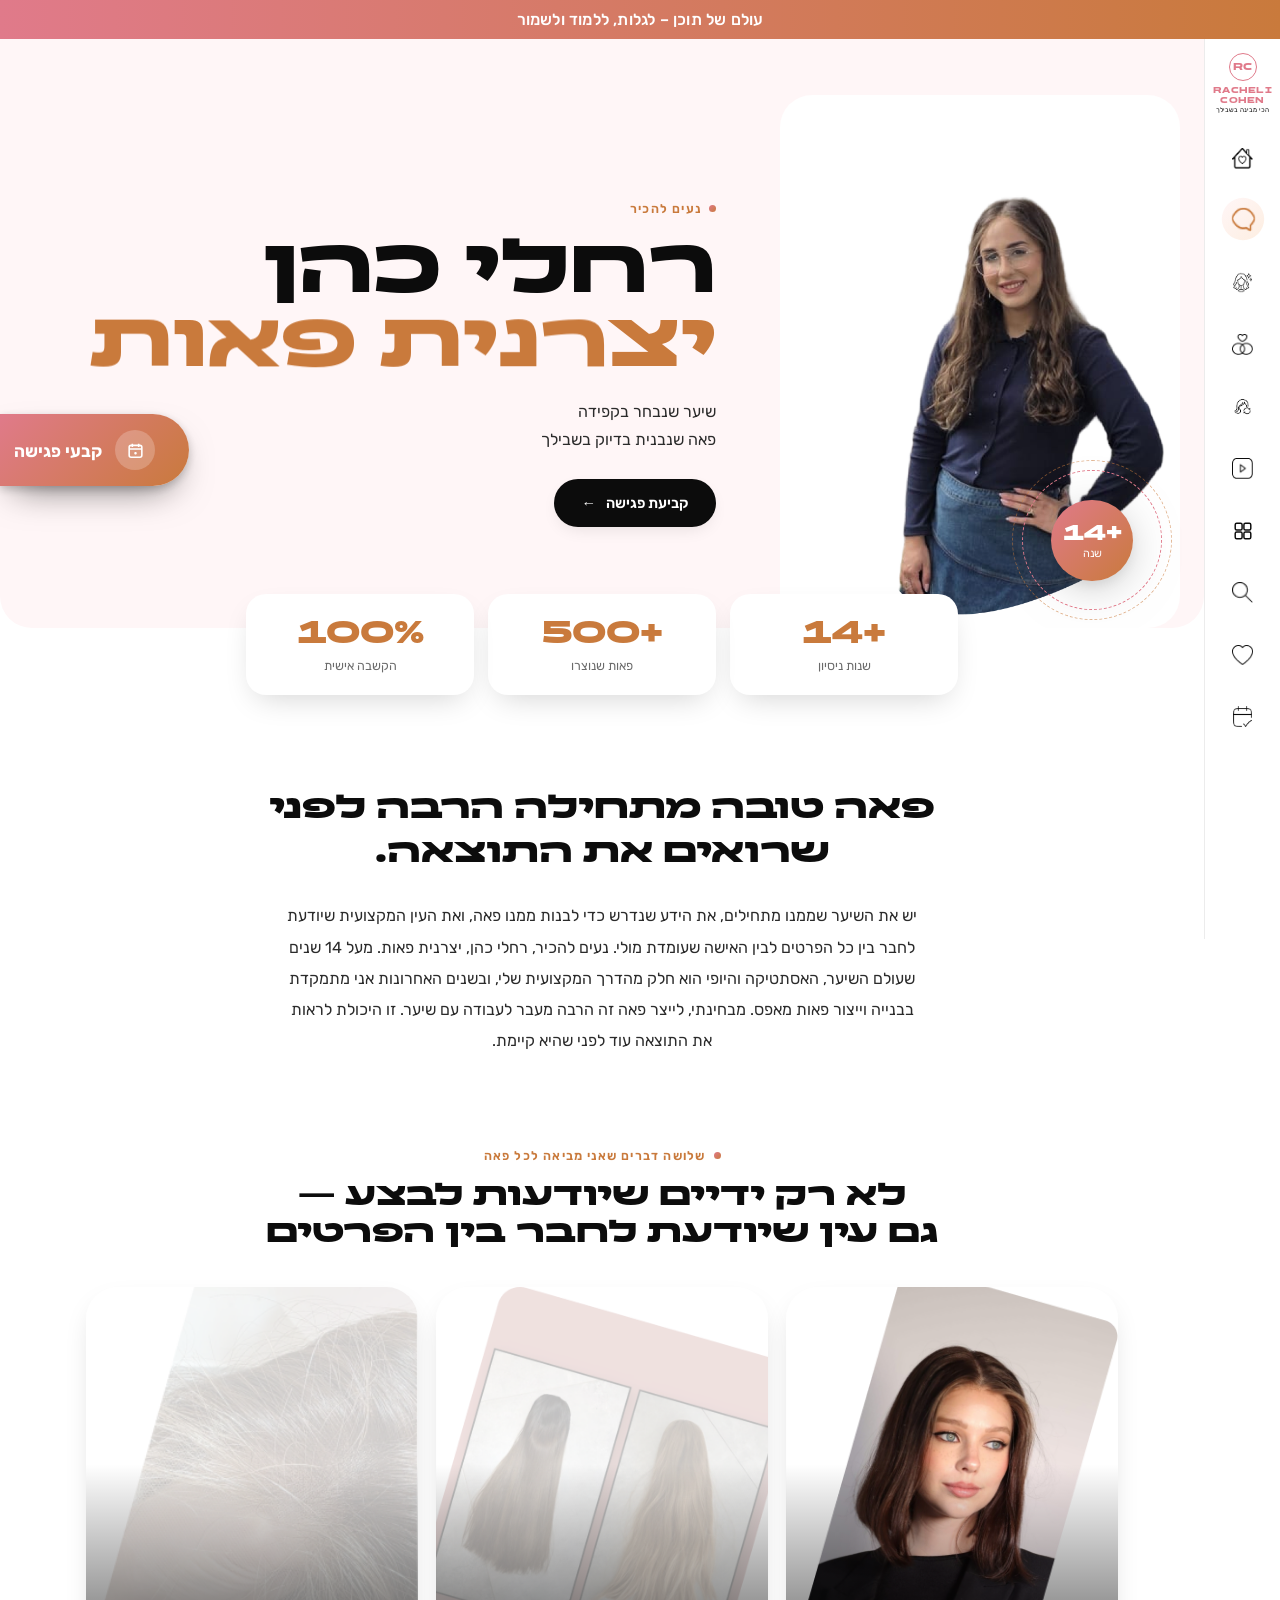
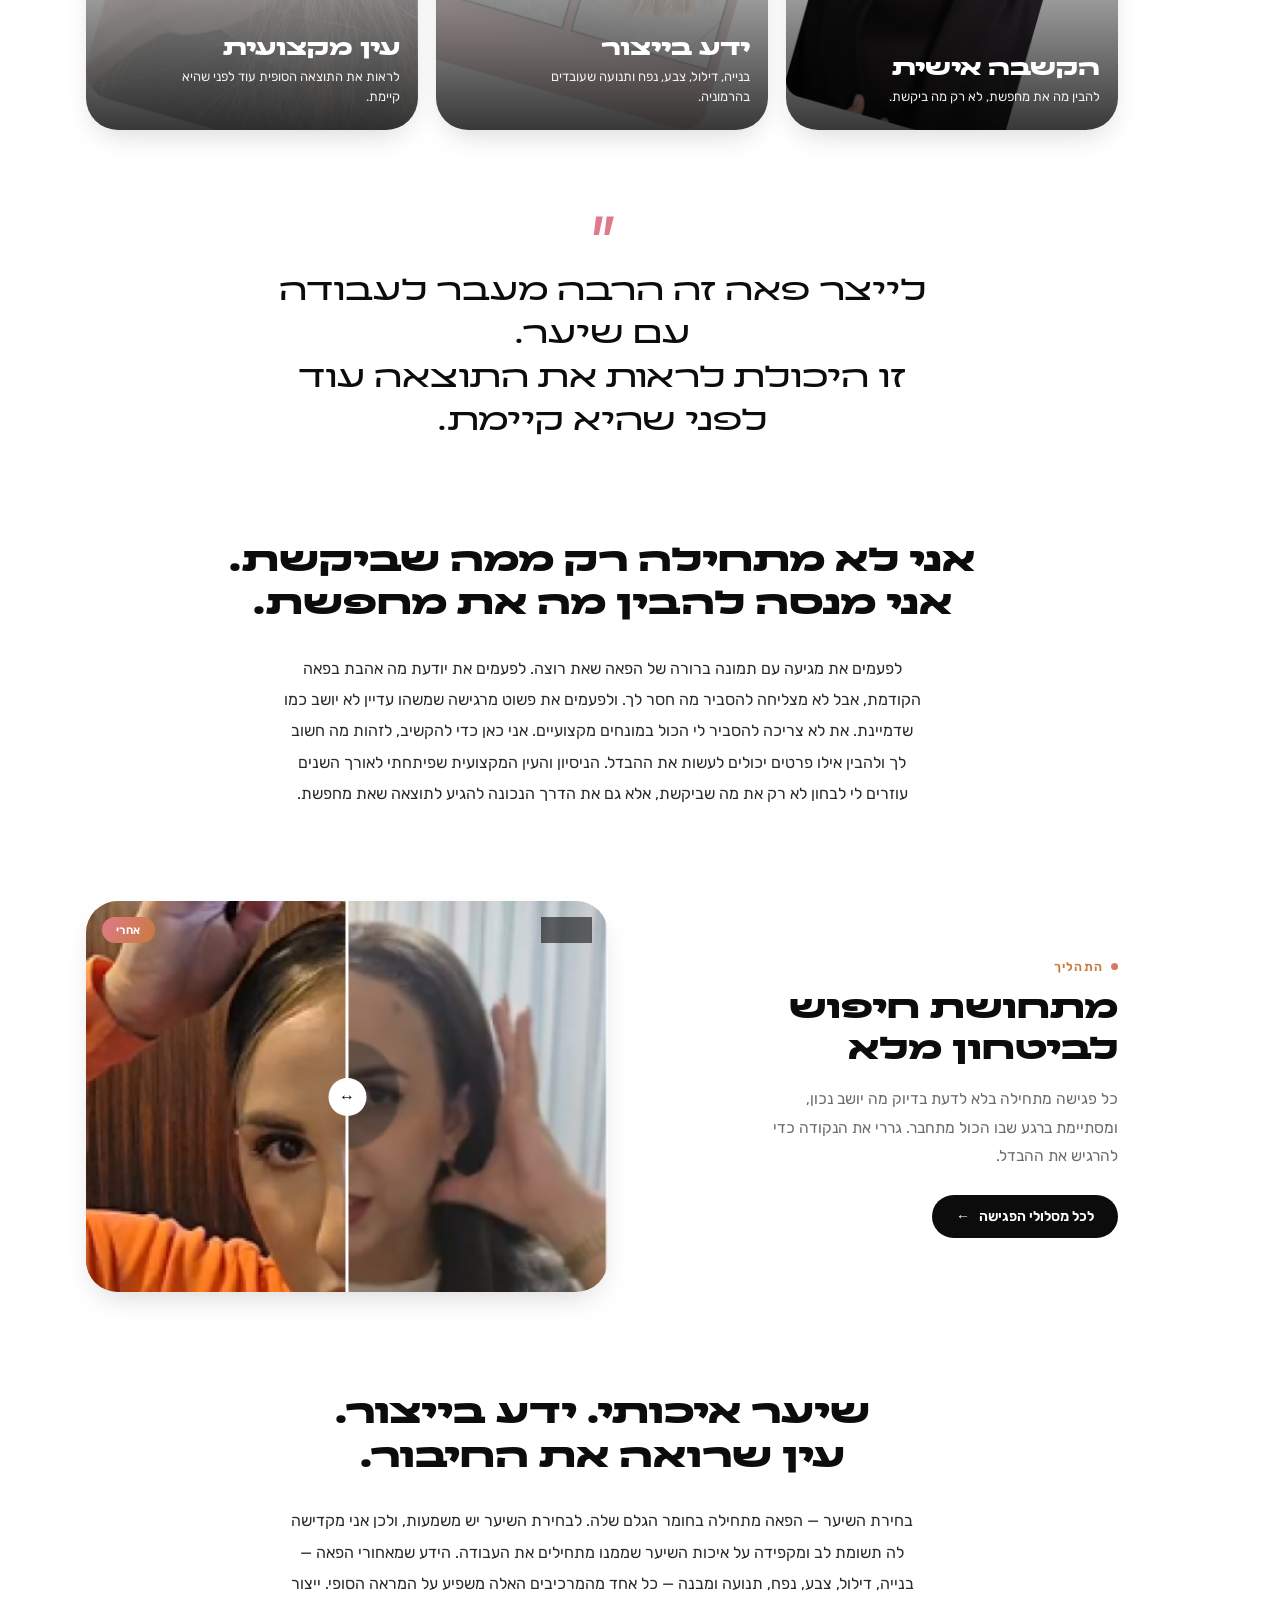
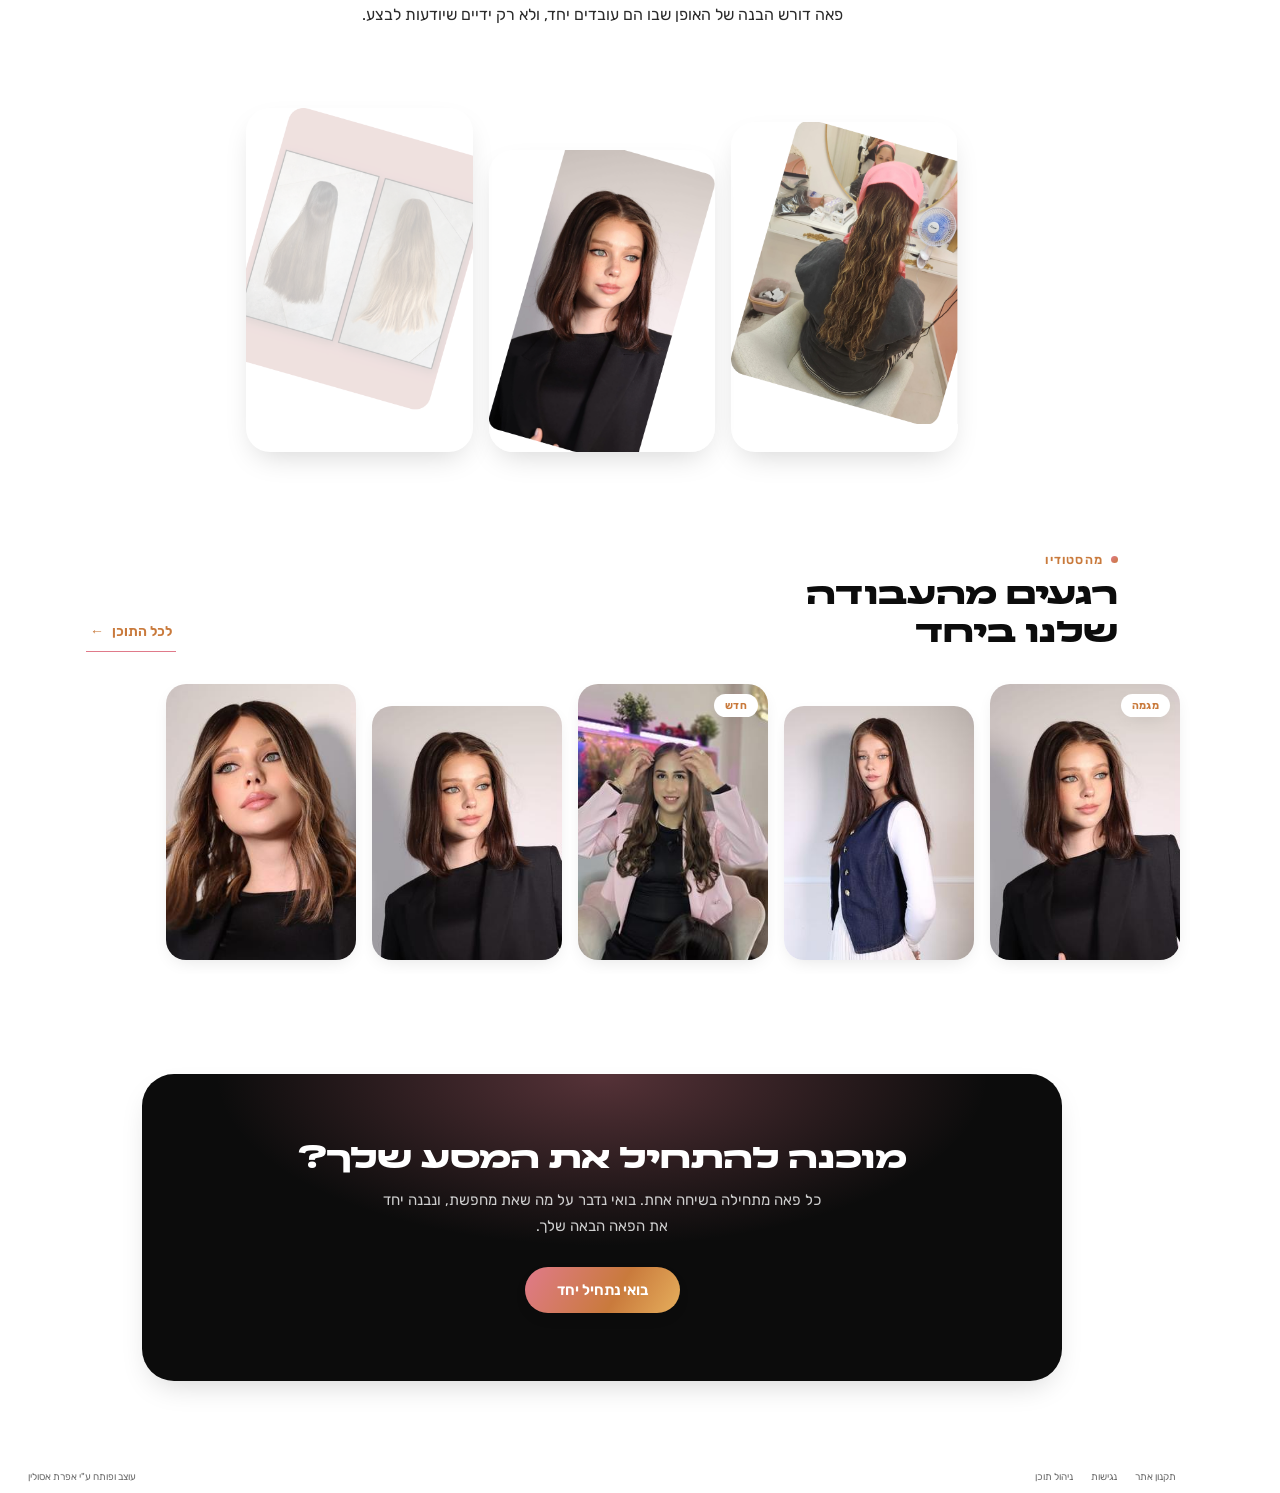
==== commit 2b3fac54: "עמוד אודות: החלפת תג ה-SVG המסתובב (טקסט-על-מסלול) בטבעות CSS מקווקוות אמינות טקסט לאורך path עגול ב" ====
--- a/about.html
+++ b/about.html
@@ -24,12 +24,8 @@
           <div class="about-hero-media">
             <div class="about-hero-photo"><img src="assets/about_hero.png" alt="רחלי כהן, יצרנית פאות"></div>
             <div class="about-badge" aria-hidden="true">
-              <svg viewBox="0 0 200 200">
-                <defs><path id="aboutBadgePath" d="M100,100 m-82,0 a82,82 0 1,1 164,0 a82,82 0 1,1 -164,0"/></defs>
-                <text>
-                  <textPath href="#aboutBadgePath" startOffset="0%">רחלי כהן ✦ יצרנית פאות ✦ מעל 14 שנות ניסיון ✦ </textPath>
-                </text>
-              </svg>
+              <span class="about-badge-ring about-badge-ring--in"></span>
+              <span class="about-badge-ring about-badge-ring--out"></span>
               <div class="about-badge-core"><strong>+14</strong><span>שנה</span></div>
             </div>
           </div>
--- a/about.css
+++ b/about.css
@@ -50,22 +50,23 @@
   inset-inline-start: 18px;
   width: clamp(104px, 20vw, 140px);
   height: clamp(104px, 20vw, 140px);
-  animation: aboutBadgeSpin 22s linear infinite;
   filter: drop-shadow(0 8px 18px rgba(0, 0, 0, 0.18));
 }
-.about-badge svg { width: 100%; height: 100%; }
-.about-badge text {
-  font-family: var(--font-ui);
-  font-weight: 600;
-  font-size: 10.5px;
-  letter-spacing: .5px;
-  fill: var(--black);
-}
+/* טבעת מסתובבת מקווקוות - חלופה פשוטה ויציבה לטקסט-על-מסלול ב-SVG (textPath לא
+   התעקש להציג טקסט לאורך מסלול עגול בבדיקה, ולכן בוחרים בפתרון CSS טהור ואמין) */
+.about-badge-ring {
+  position: absolute;
+  border-radius: 50%;
+  border: 1.5px dashed var(--rose-1);
+  animation: aboutBadgeSpin 18s linear infinite;
+}
+.about-badge-ring--in { inset: 0; }
+.about-badge-ring--out { inset: -10px; border-color: var(--rose-2); opacity: .55; animation-duration: 26s; animation-direction: reverse; }
 .about-badge-core {
   position: absolute;
   inset: 0;
   margin: auto;
-  width: 46%; height: 46%;
+  width: 58%; height: 58%;
   border-radius: 50%;
   background: var(--gradient);
   color: var(--white);
@@ -74,12 +75,11 @@
   align-items: center;
   justify-content: center;
   line-height: 1;
-  animation: aboutBadgeSpinReverse 22s linear infinite;
-}
-.about-badge-core strong { font-family: var(--font-display); font-size: clamp(16px, 3vw, 22px); }
-.about-badge-core span { font-size: 10px; font-family: var(--font-ui); margin-top: 2px; }
+  box-shadow: var(--shadow-soft);
+}
+.about-badge-core strong { font-family: var(--font-display); font-size: clamp(18px, 3.4vw, 24px); }
+.about-badge-core span { font-size: 11px; font-family: var(--font-ui); margin-top: 3px; }
 @keyframes aboutBadgeSpin { to { transform: rotate(360deg); } }
-@keyframes aboutBadgeSpinReverse { to { transform: rotate(-360deg); } }
 
 .about-hero-text { padding: 0 2px 8px; text-align: start; }
 .about-hero-title {
@@ -101,6 +101,30 @@
   display: block;
   color: var(--rose-2);
 }
+/* ---------- הירו - פריסת שולחן-עבודה (תמונה + טקסט זה לצד זה) ---------- */
+@media (min-width: 761px) {
+  .about-hero {
+    flex-direction: row;
+    align-items: center;
+    gap: clamp(32px, 5vw, 76px);
+    padding: 56px 24px 0;
+    overflow: hidden;
+    border-radius: 0 0 var(--radius-lg) var(--radius-lg);
+  }
+  .about-hero-media {
+    flex: 0 0 auto;
+    width: min(400px, 40%);
+    margin: 0;
+    align-self: flex-end;
+  }
+  .about-hero-photo {
+    aspect-ratio: 3/4;
+    border-radius: var(--radius-lg);
+  }
+  .about-hero-text { flex: 1 1 auto; padding: 0; }
+  .about-stats { margin-top: 44px; }
+}
+
 .about-hero-lede {
   margin-top: 18px;
   font-size: 16px;
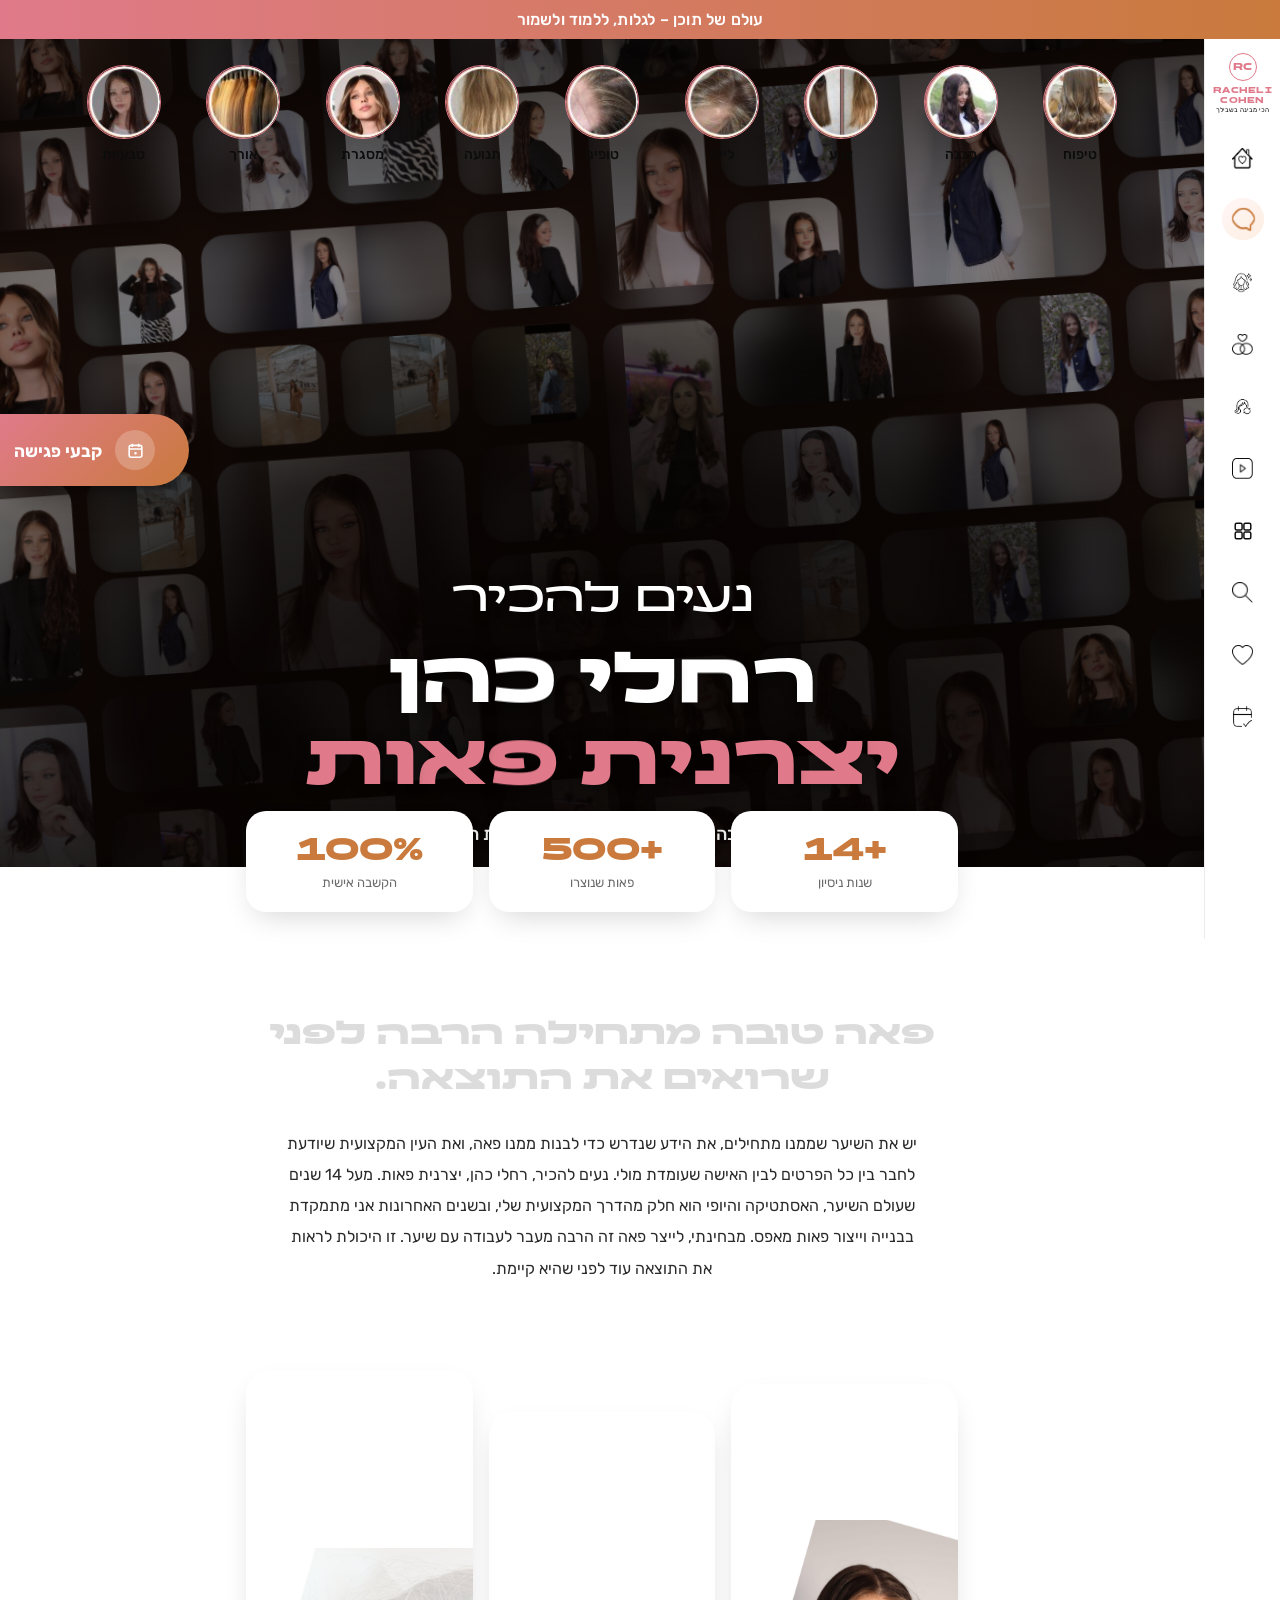
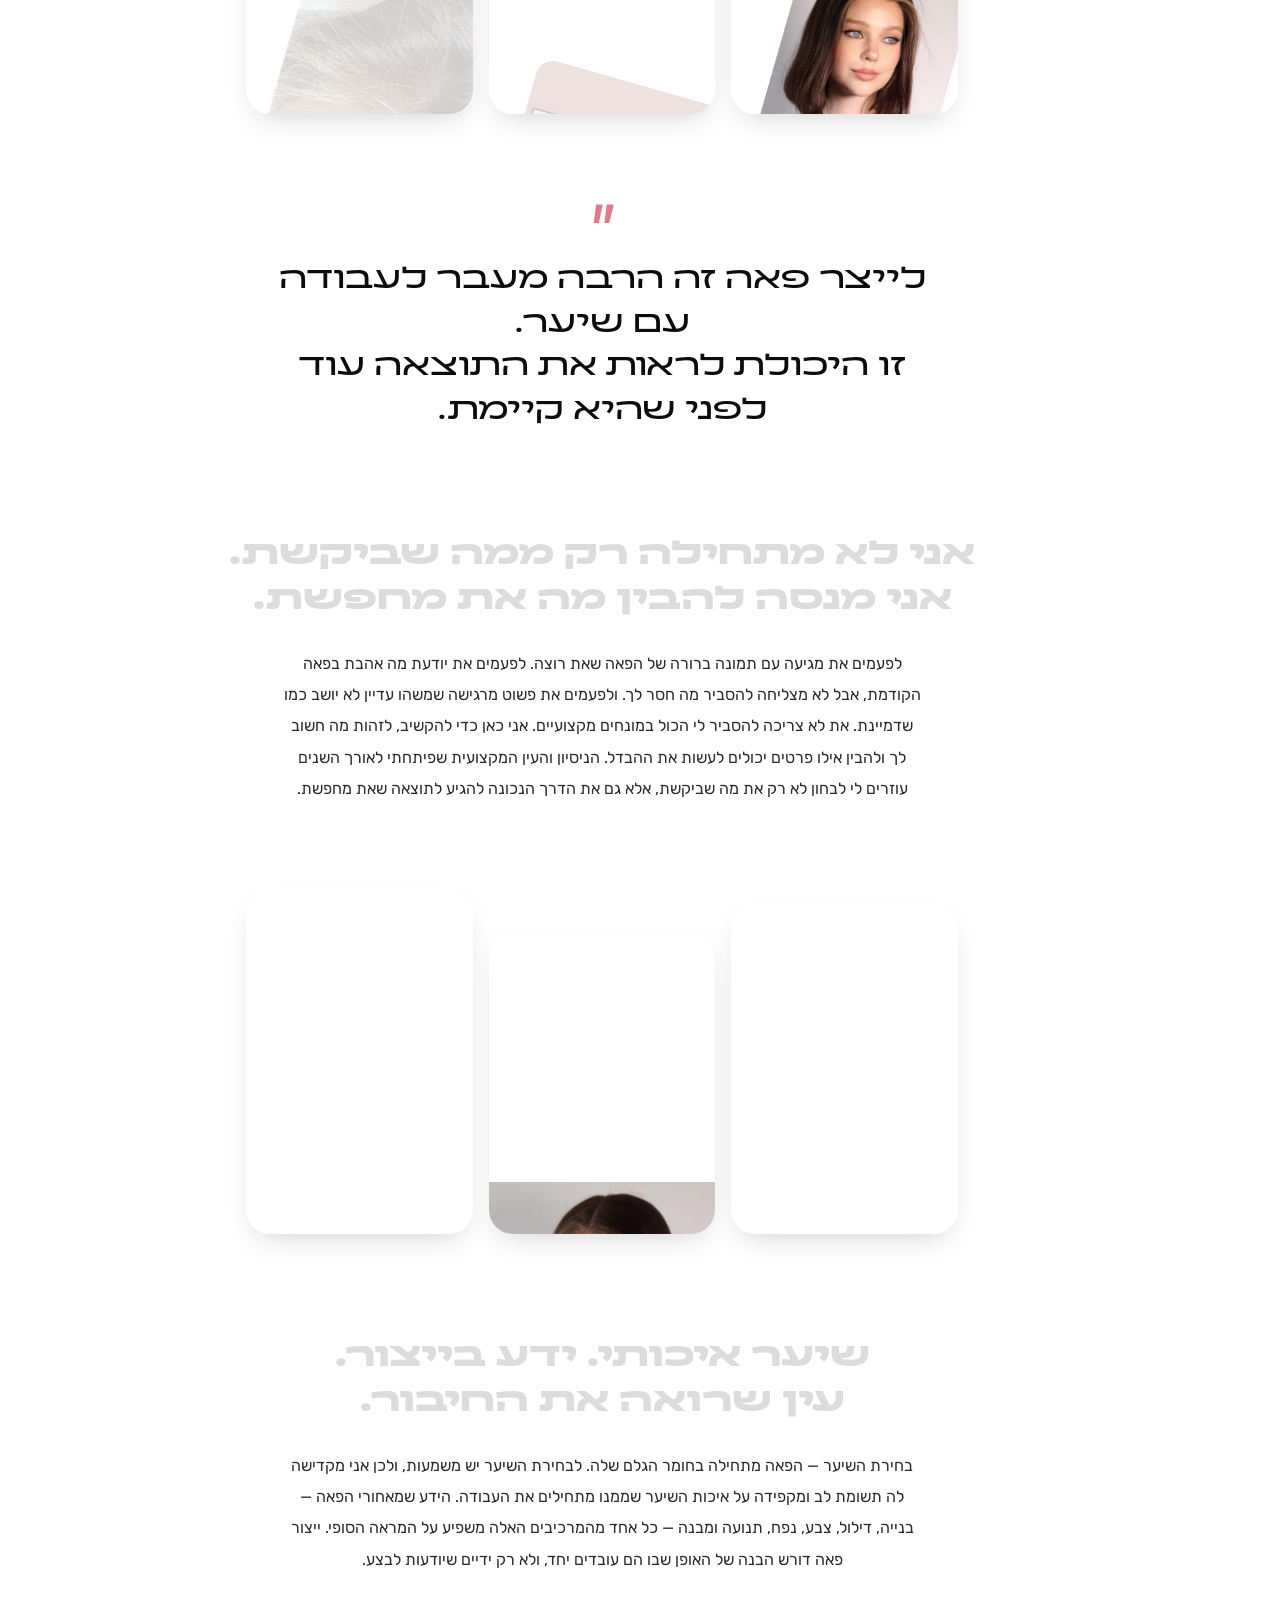
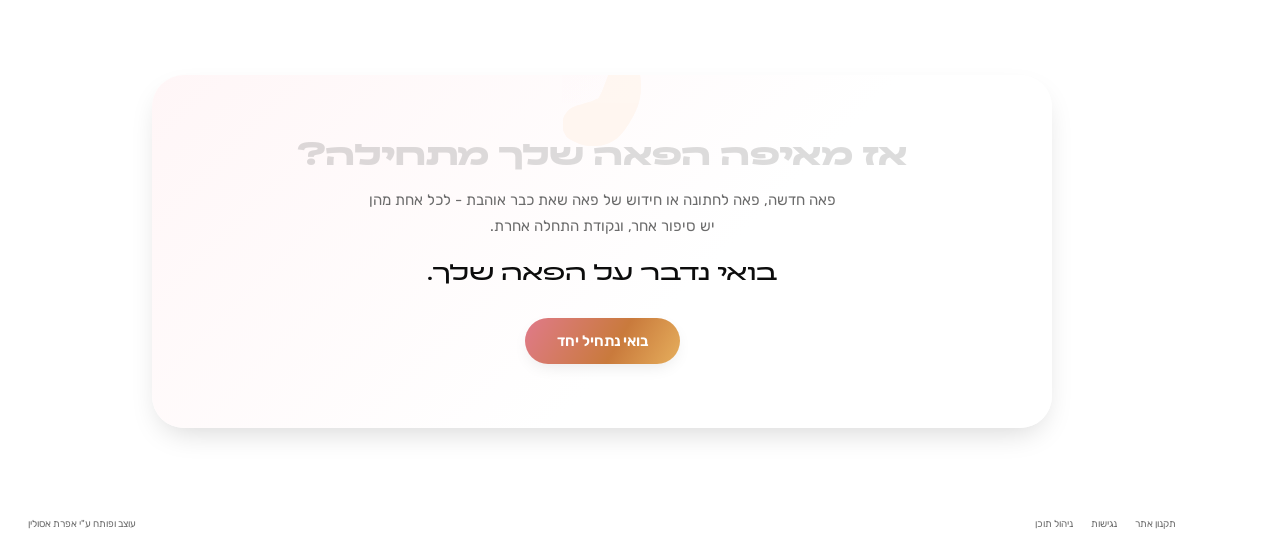
==== commit 7126ddff: "עיצוב מחדש של עמוד אודות לפי העיצוב שרחלי הכינה בפיגמה הירו עכשיו משתמש באותו קומפוננט הקולאז' האסימ" ====
--- a/about.html
+++ b/about.html
@@ -20,20 +20,26 @@
 
     <div class="content">
       <main>
-        <section class="about-hero">
-          <div class="about-hero-media">
-            <div class="about-hero-photo"><img src="assets/about_hero.png" alt="רחלי כהן, יצרנית פאות"></div>
-            <div class="about-badge" aria-hidden="true">
-              <span class="about-badge-ring about-badge-ring--in"></span>
-              <span class="about-badge-ring about-badge-ring--out"></span>
-              <div class="about-badge-core"><strong>+14</strong><span>שנה</span></div>
-            </div>
+        <section class="hero about-page-hero">
+          <div class="hero-collage" id="hero-collage" aria-hidden="true"></div>
+          <div class="hero-overlay" aria-hidden="true"></div>
+
+          <div class="topics-row">
+            <div class="topic" data-topic="tipuach" role="button" tabindex="0" aria-label="צפייה בסטורי טיפוח"><div class="topic-ring"><div class="topic-ring-in"><img src="assets/home_topic_tipuach.jpg" alt="טיפוח" loading="lazy"></div></div><span>טיפוח</span></div>
+            <div class="topic" data-topic="mivne" role="button" tabindex="0" aria-label="צפייה בסטורי מבנה"><div class="topic-ring"><div class="topic-ring-in"><img src="assets/home_topic_mivne.jpg" alt="מבנה" loading="lazy"></div></div><span>מבנה</span></div>
+            <div class="topic" data-topic="tzeva" role="button" tabindex="0" aria-label="צפייה בסטורי צבע"><div class="topic-ring"><div class="topic-ring-in"><img src="assets/home_topic_tzeva.jpg" alt="צבע" loading="lazy"></div></div><span>צבע</span></div>
+            <div class="topic" data-topic="leaz" role="button" tabindex="0" aria-label="צפייה בסטורי לייס"><div class="topic-ring"><div class="topic-ring-in"><img src="assets/home_topic_leaz.jpg" alt="לייס" loading="lazy"></div></div><span>לייס</span></div>
+            <div class="topic" data-topic="topim" role="button" tabindex="0" aria-label="צפייה בסטורי טופים"><div class="topic-ring"><div class="topic-ring-in"><img src="assets/home_topic_topim.jpg" alt="טופים" loading="lazy"></div></div><span>טופים</span></div>
+            <div class="topic" data-topic="tnua" role="button" tabindex="0" aria-label="צפייה בסטורי תנועה"><div class="topic-ring"><div class="topic-ring-in"><img src="assets/home_topic_tnua.jpg" alt="תנועה" loading="lazy"></div></div><span>תנועה</span></div>
+            <div class="topic" data-topic="misgeret" role="button" tabindex="0" aria-label="צפייה בסטורי מסגרת"><div class="topic-ring"><div class="topic-ring-in"><img src="assets/home_topic_misgeret.jpg" alt="מסגרת" loading="lazy"></div></div><span>מסגרת</span></div>
+            <div class="topic" data-topic="orech" role="button" tabindex="0" aria-label="צפייה בסטורי אורך"><div class="topic-ring"><div class="topic-ring-in"><img src="assets/home_topic_orech.jpg" alt="אורך" loading="lazy"></div></div><span>אורך</span></div>
+            <div class="topic" data-topic="tivaiyot" role="button" tabindex="0" aria-label="צפייה בסטורי טבעיות"><div class="topic-ring"><div class="topic-ring-in"><img src="assets/home_topic_tivaiyot.jpg" alt="טבעיות" loading="lazy"></div></div><span>טבעיות</span></div>
           </div>
-          <div class="about-hero-text">
-            <span class="about-eyebrow"><i></i>נעים להכיר</span>
-            <h1 class="about-hero-title">רחלי כהן<br><span class="about-hero-accent">יצרנית פאות</span></h1>
-            <p class="about-hero-lede">שיער שנבחר בקפידה<br>פאה שנבנית בדיוק בשבילך</p>
-            <a class="about-hero-cta" href="#" data-open-modal="appointment">קביעת פגישה <span>←</span></a>
+
+          <div class="hero-content">
+            <p class="eyebrow">נעים להכיר</p>
+            <h1>רחלי כהן<br><span class="about-hero-accent">יצרנית פאות</span></h1>
+            <p class="about-hero-tagline">פאה טובה מתחילה הרבה לפני שרואים את התוצאה.</p>
           </div>
         </section>
 
@@ -44,7 +50,7 @@
         </div>
 
         <section class="about-block" data-reveal>
-          <h2>פאה טובה מתחילה הרבה לפני<br>שרואים את התוצאה.</h2>
+          <h2 class="about-write">פאה טובה מתחילה הרבה לפני<br>שרואים את התוצאה.</h2>
           <p>
             יש את השיער שממנו מתחילים, את הידע שנדרש כדי לבנות ממנו פאה, ואת העין המקצועית
             שיודעת לחבר בין כל הפרטים לבין האישה שעומדת מולי.
@@ -56,33 +62,11 @@
           </p>
         </section>
 
-        <section class="about-services" data-reveal>
-          <span class="about-eyebrow about-eyebrow--center"><i></i>שלושה דברים שאני מביאה לכל פאה</span>
-          <h2>לא רק ידיים שיודעות לבצע —<br>גם עין שיודעת לחבר בין הפרטים</h2>
-          <div class="about-services-grid">
-            <article class="service-card">
-              <img src="assets/about_collage1.jpg" alt="">
-              <div class="service-card-body">
-                <h3>הקשבה אישית</h3>
-                <p>להבין מה את מחפשת, לא רק מה ביקשת.</p>
-              </div>
-            </article>
-            <article class="service-card">
-              <img src="assets/about_collage2.png" alt="">
-              <div class="service-card-body">
-                <h3>ידע בייצור</h3>
-                <p>בנייה, דילול, צבע, נפח ותנועה שעובדים בהרמוניה.</p>
-              </div>
-            </article>
-            <article class="service-card">
-              <img src="assets/about_collage3.png" alt="">
-              <div class="service-card-body">
-                <h3>עין מקצועית</h3>
-                <p>לראות את התוצאה הסופית עוד לפני שהיא קיימת.</p>
-              </div>
-            </article>
-          </div>
-        </section>
+        <div class="about-collage" data-reveal>
+          <div class="about-float" data-speed="0.14"><img src="assets/about_collage1.jpg" alt=""></div>
+          <div class="about-float" data-speed="0.24"><img src="assets/about_collage2.png" alt=""></div>
+          <div class="about-float" data-speed="0.18"><img src="assets/about_collage3.png" alt=""></div>
+        </div>
 
         <blockquote class="about-quote" data-reveal>
           <span class="about-quote-mark">”</span>
@@ -90,7 +74,7 @@
         </blockquote>
 
         <section class="about-block" data-reveal>
-          <h2>אני לא מתחילה רק ממה שביקשת.<br>אני מנסה להבין מה את מחפשת.</h2>
+          <h2 class="about-write">אני לא מתחילה רק ממה שביקשת.<br>אני מנסה להבין מה את מחפשת.</h2>
           <p>
             לפעמים את מגיעה עם תמונה ברורה של הפאה שאת רוצה.
             לפעמים את יודעת מה אהבת בפאה הקודמת, אבל לא מצליחה להסביר מה חסר לך.
@@ -102,26 +86,14 @@
           </p>
         </section>
 
-        <section class="about-process" data-reveal>
-          <div class="about-process-text">
-            <span class="about-eyebrow"><i></i>התהליך</span>
-            <h2>מתחושת חיפוש<br>לביטחון מלא</h2>
-            <p>כל פגישה מתחילה בלא לדעת בדיוק מה יושב נכון, ומסתיימת ברגע שבו הכול מתחבר. גררי את הנקודה כדי להרגיש את ההבדל.</p>
-            <a class="about-process-cta" href="#" data-open-modal="journey">לכל מסלולי הפגישה <span>←</span></a>
-          </div>
-          <div class="about-compare" id="aboutCompare">
-            <img class="about-compare-img" src="assets/journey_side.jpg" alt="לפני הפגישה — תחושת חיפוש">
-            <div class="about-compare-after-wrap">
-              <img class="about-compare-img" src="assets/journey_center.jpg" alt="אחרי הפגישה — ביטחון מלא">
-            </div>
-            <span class="about-compare-tag about-compare-tag--before">לפני</span>
-            <span class="about-compare-tag about-compare-tag--after">אחרי</span>
-            <div class="about-compare-handle" id="aboutCompareHandle"><span></span></div>
-          </div>
-        </section>
+        <div class="about-collage" data-reveal>
+          <div class="about-float" data-speed="0.2"><img src="assets/about_collage4.jpg" alt=""></div>
+          <div class="about-float" data-speed="0.12"><img src="assets/model_09.jpg" alt=""></div>
+          <div class="about-float" data-speed="0.26"><img src="assets/about_collage2.png" alt=""></div>
+        </div>
 
         <section class="about-block" data-reveal>
-          <h2>שיער איכותי. ידע בייצור.<br>עין שרואה את החיבור.</h2>
+          <h2 class="about-write">שיער איכותי. ידע בייצור.<br>עין שרואה את החיבור.</h2>
           <p>
             בחירת השיער — הפאה מתחילה בחומר הגלם שלה. לבחירת השיער יש משמעות,
             ולכן אני מקדישה לה תשומת לב ומקפידה על איכות השיער שממנו מתחילים את העבודה.
@@ -131,32 +103,11 @@
           </p>
         </section>
 
-        <div class="about-collage" data-reveal>
-          <div><img src="assets/about_collage4.jpg" alt=""></div>
-          <div><img src="assets/about_collage1.jpg" alt=""></div>
-          <div><img src="assets/about_collage2.png" alt=""></div>
-        </div>
-
-        <section class="about-gallery" data-reveal>
-          <div class="about-gallery-head">
-            <div>
-              <span class="about-eyebrow"><i></i>מהסטודיו</span>
-              <h2>רגעים מהעבודה<br>שלנו ביחד</h2>
-            </div>
-            <a class="about-gallery-cta" href="articles.html">לכל התוכן <span>←</span></a>
-          </div>
-          <div class="about-gallery-strip">
-            <figure><img src="assets/model_02.jpg" alt=""><span class="tag">מגמה</span></figure>
-            <figure><img src="assets/model_07.jpg" alt=""></figure>
-            <figure><img src="assets/model_13.jpg" alt=""><span class="tag">חדש</span></figure>
-            <figure><img src="assets/model_18.jpg" alt=""></figure>
-            <figure><img src="assets/model_22.jpg" alt=""></figure>
-          </div>
-        </section>
-
         <section class="about-cta-band" data-reveal>
-          <h2>מוכנה להתחיל את המסע שלך?</h2>
-          <p>כל פאה מתחילה בשיחה אחת. בואי נדבר על מה שאת מחפשת, ונבנה יחד את הפאה הבאה שלך.</p>
+          <div class="deco-blob deco-blob--sm about-cta-blob"></div>
+          <h2 class="about-write">אז מאיפה הפאה שלך מתחילה?</h2>
+          <p>פאה חדשה, פאה לחתונה או חידוש של פאה שאת כבר אוהבת - לכל אחת מהן יש סיפור אחר, ונקודת התחלה אחרת.</p>
+          <p class="about-cta-line2">בואי נדבר על הפאה שלך.</p>
           <a class="btn-primary" href="#" data-open-modal="journey">בואי נתחיל יחד</a>
         </section>
       </main>
@@ -168,43 +119,70 @@
   <script src="https://cdnjs.cloudflare.com/ajax/libs/gsap/3.12.5/gsap.min.js"></script>
   <script src="common.js"></script>
   <script>
-    /* ---- סליידר "לפני / אחרי" בסעיף "התהליך" — ייחודי לעמוד זה ---- */
+    /* ---- עמוד אודות: תזוזת פרלקס עדינה לתמונות הקולאז' + אפקט "כתיבה בגלילה" לכותרות - ייחודי לעמוד זה ---- */
     (function () {
-      const box = document.getElementById('aboutCompare');
-      const handle = document.getElementById('aboutCompareHandle');
-      const afterWrap = box && box.querySelector('.about-compare-after-wrap');
-      if (!box || !handle || !afterWrap) return;
-      const isRtl = document.documentElement.dir === 'rtl';
-      let dragging = false;
+      const reduceMotion = window.matchMedia && window.matchMedia('(prefers-reduced-motion: reduce)').matches;
+      const floats = Array.from(document.querySelectorAll('.about-float[data-speed]'));
+      const writers = Array.from(document.querySelectorAll('.about-write')).map((h2) => {
+        if (h2.dataset.awSplit === '1') return null;
+        h2.dataset.awSplit = '1';
+        const walker = document.createTreeWalker(h2, NodeFilter.SHOW_TEXT, null);
+        const textNodes = [];
+        let n;
+        while ((n = walker.nextNode())) textNodes.push(n);
+        textNodes.forEach((node) => {
+          const frag = document.createDocumentFragment();
+          node.textContent.split(/(\s+)/).forEach((piece) => {
+            if (!piece) return;
+            if (/^\s+$/.test(piece)) { frag.appendChild(document.createTextNode(piece)); return; }
+            const span = document.createElement('span');
+            span.className = 'aw-word';
+            span.textContent = piece;
+            frag.appendChild(span);
+          });
+          node.parentNode.replaceChild(frag, node);
+        });
+        return { el: h2, words: Array.from(h2.querySelectorAll('.aw-word')) };
+      }).filter(Boolean);
 
-      function setSplit(ratio) {
-        const pct = Math.min(96, Math.max(4, ratio * 100));
-        handle.style.insetInlineStart = pct + '%';
-        afterWrap.style.clipPath = isRtl
-          ? `inset(0 ${100 - pct}% 0 0)`
-          : `inset(0 0 0 ${pct}%)`;
+      if (reduceMotion) {
+        writers.forEach((w) => { w.el.classList.add('aw-done'); w.words.forEach((s) => { s.style.opacity = 1; }); });
+        return;
       }
-      function ratioFromEvent(clientX) {
-        const rect = box.getBoundingClientRect();
-        let r = (clientX - rect.left) / rect.width;
-        if (isRtl) r = 1 - r;
-        return r;
+
+      let ticking = false;
+      function update() {
+        ticking = false;
+        const vh = window.innerHeight;
+
+        floats.forEach((el) => {
+          const rect = el.getBoundingClientRect();
+          const center = rect.top + rect.height / 2;
+          const offset = (center - vh / 2) * parseFloat(el.dataset.speed || '0.15');
+          el.style.setProperty('--parallax-y', offset.toFixed(1) + 'px');
+        });
+
+        writers.forEach((w) => {
+          const rect = w.el.getBoundingClientRect();
+          /* טווח הגלילה שלאורכו "נכתבת" הכותרת: מהרגע שתחתית הכותרת נכנסת למסך
+             ועד שהיא מגיעה לכ-35% מגובה המסך - כך שהכתיבה מסונכרנת לקצב הגלילה עצמו */
+          const start = vh * 0.92;
+          const end = vh * 0.35;
+          let progress = (start - rect.top) / (start - end);
+          progress = Math.max(0, Math.min(1, progress));
+          const total = w.words.length;
+          const activeCount = Math.round(progress * total);
+          w.words.forEach((word, i) => { word.style.opacity = i < activeCount ? 1 : .14; });
+          w.el.classList.toggle('aw-active', progress > 0 && progress < 1);
+          w.el.classList.toggle('aw-done', progress >= 1);
+        });
       }
-      function onMove(e) {
-        if (!dragging) return;
-        const x = e.touches ? e.touches[0].clientX : e.clientX;
-        setSplit(ratioFromEvent(x));
+      function onScroll() {
+        if (!ticking) { ticking = true; requestAnimationFrame(update); }
       }
-      function stop() { dragging = false; }
-
-      handle.addEventListener('pointerdown', () => { dragging = true; });
-      box.addEventListener('pointermove', onMove);
-      window.addEventListener('pointerup', stop);
-      box.addEventListener('touchstart', () => { dragging = true; }, { passive: true });
-      box.addEventListener('touchmove', onMove, { passive: true });
-      window.addEventListener('touchend', stop);
-
-      setSplit(0.5);
+      window.addEventListener('scroll', onScroll, { passive: true });
+      window.addEventListener('resize', onScroll);
+      update();
     })();
   </script>
 </body>
--- a/about.css
+++ b/about.css
@@ -1,173 +1,46 @@
-/* ===== אודות (About) page — עיצוב עריכתי בהשראת LUXE: שחור/לבנבן-קרם/רוז, טיפוגרפיה
-   גדולה ובועטת, רצועת שירותים, סליידר "לפני/אחרי" והצצה לסטודיו ===== */
+/* ===== אודות (About) page — בהשראת עיצוב ה-Figma: הירו עם קולאז' תמונות
+   (אותו קומפוננט מדף הבית), רצועת נושאים, טקסט שבע לו תחושת "כתיבה" בגלילה
+   וקולאז'ים צפים עם תזוזת פרלקס עדינה ===== */
 
-.about-eyebrow {
-  display: inline-flex;
-  align-items: center;
-  gap: 8px;
+/* ---------- הירו - גרסה מקוצרת של ה-hero הראשי (אותו קולאז' תמונות + overlay),
+   עם תוכן ייעודי לעמוד אודות ---------- */
+body[data-page="about"] .hero.about-page-hero {
+  min-height: clamp(560px, 92vh, 860px);
+}
+.about-hero-tagline {
+  margin-top: 16px;
   font-family: var(--font-ui);
-  font-weight: 600;
-  font-size: 12.5px;
-  letter-spacing: 1.2px;
-  text-transform: uppercase;
-  color: var(--rose-2);
+  font-weight: 500;
+  font-size: clamp(15px, 2vw, 18px);
+  line-height: 1.6;
+  max-width: 480px;
+  margin-inline: auto;
+  opacity: .92;
 }
-.about-eyebrow i {
-  width: 7px; height: 7px;
-  border-radius: 50%;
-  background: var(--gradient);
-  flex: 0 0 auto;
-}
-.about-eyebrow--center { justify-content: center; }
-
-/* ---------- הירו ---------- */
-.about-hero {
-  position: relative;
-  padding: 36px 24px 0;
-  display: flex;
-  flex-direction: column-reverse;
-  gap: 34px;
-  background: var(--pink-pale);
-}
-.about-hero-media {
-  position: relative;
-  margin: 0 -24px;
-}
-.about-hero-photo {
-  position: relative;
-  aspect-ratio: 4/5;
-  overflow: hidden;
-  border-radius: var(--radius-lg) var(--radius-lg) 0 0;
-}
-.about-hero-photo img {
-  width: 100%; height: 100%;
-  object-fit: cover;
-  display: block;
-}
-.about-badge {
-  position: absolute;
-  bottom: 18px;
-  inset-inline-start: 18px;
-  width: clamp(104px, 20vw, 140px);
-  height: clamp(104px, 20vw, 140px);
-  filter: drop-shadow(0 8px 18px rgba(0, 0, 0, 0.18));
-}
-/* טבעת מסתובבת מקווקוות - חלופה פשוטה ויציבה לטקסט-על-מסלול ב-SVG (textPath לא
-   התעקש להציג טקסט לאורך מסלול עגול בבדיקה, ולכן בוחרים בפתרון CSS טהור ואמין) */
-.about-badge-ring {
-  position: absolute;
-  border-radius: 50%;
-  border: 1.5px dashed var(--rose-1);
-  animation: aboutBadgeSpin 18s linear infinite;
-}
-.about-badge-ring--in { inset: 0; }
-.about-badge-ring--out { inset: -10px; border-color: var(--rose-2); opacity: .55; animation-duration: 26s; animation-direction: reverse; }
-.about-badge-core {
-  position: absolute;
-  inset: 0;
-  margin: auto;
-  width: 58%; height: 58%;
-  border-radius: 50%;
-  background: var(--gradient);
-  color: var(--white);
-  display: flex;
-  flex-direction: column;
-  align-items: center;
-  justify-content: center;
-  line-height: 1;
-  box-shadow: var(--shadow-soft);
-}
-.about-badge-core strong { font-family: var(--font-display); font-size: clamp(18px, 3.4vw, 24px); }
-.about-badge-core span { font-size: 11px; font-family: var(--font-ui); margin-top: 3px; }
-@keyframes aboutBadgeSpin { to { transform: rotate(360deg); } }
-
-.about-hero-text { padding: 0 2px 8px; text-align: start; }
-.about-hero-title {
-  margin-top: 16px;
-  font-family: var(--font-display);
-  font-weight: 700;
-  font-size: clamp(42px, 10vw, 76px);
-  line-height: .98;
-  color: var(--black);
-}
-/* משתמשים בצבע אחיד (ולא gradient טקסט) כי ה-h1 מפוצל לתווים בודדים ע"י אפקט
-   הכתיבה המונפשת הגלובלי (common.js / rc-char) - background-clip:text על ה-span
-   העוטף לא "יתפוס" טקסט כשכל אות הופכת לתת-span נפרד, ולכן במקום זאת צובעים כל
-   תו ישירות דרך ירושת color. חשוב: משתמשים ב-class ייעודי (about-hero-accent) ולא
-   ב-selector "span" גנרי - כי אפקט הכתיבה המונפשת עוטף גם את השורה הראשונה
-   (רחלי כהן) בתגי span.rc-char שהם *גם הם* צאצאים ישירים של ה-h1, וסלקטור כללי
-   "h1 > span" היה תופס בטעות גם אותם והופך כל אות בשורה הראשונה לבלוק נפרד */
+/* צבע אחיד (לא gradient-text-clip) בכוונה: ה-h1 מפוצל לתווים בודדים ע"י אפקט
+   הכתיבה המונפשת הגלובלי (common.js / rc-char), כך שה-span העוטף נשאר בלי טקסט
+   ישיר משלו - ו-background-clip:text לא היה "תופס" שום דבר ויציג טקסט שקוף/נעלם */
 .about-hero-accent {
   display: block;
-  color: var(--rose-2);
+  color: var(--rose-1);
 }
-/* ---------- הירו - פריסת שולחן-עבודה (תמונה + טקסט זה לצד זה) ---------- */
-@media (min-width: 761px) {
-  .about-hero {
-    flex-direction: row;
-    align-items: center;
-    gap: clamp(32px, 5vw, 76px);
-    padding: 56px 24px 0;
-    overflow: hidden;
-    border-radius: 0 0 var(--radius-lg) var(--radius-lg);
-  }
-  .about-hero-media {
-    flex: 0 0 auto;
-    width: min(400px, 40%);
-    margin: 0;
-    align-self: flex-end;
-  }
-  .about-hero-photo {
-    aspect-ratio: 3/4;
-    border-radius: var(--radius-lg);
-  }
-  .about-hero-text { flex: 1 1 auto; padding: 0; }
-  .about-stats { margin-top: 44px; }
-}
-
-.about-hero-lede {
-  margin-top: 18px;
-  font-size: 16px;
-  line-height: 1.7;
-  color: #2b2b2b;
-  max-width: 420px;
-}
-.about-hero-cta {
-  display: inline-flex;
-  align-items: center;
-  gap: 10px;
-  margin-top: 26px;
-  background: var(--black);
-  color: var(--white);
-  font-family: var(--font-ui);
-  font-weight: 600;
-  font-size: 14.5px;
-  padding: 15px 28px;
-  border-radius: var(--radius-pill);
-  box-shadow: var(--shadow-soft);
-  transition: transform .2s ease, box-shadow .2s ease, background .3s ease;
-}
-.about-hero-cta span { transition: transform .25s ease; }
-.about-hero-cta:hover { transform: translateY(-2px); box-shadow: var(--shadow-card); background: #1d1d1d; }
-.about-hero-cta:hover span { transform: translateX(-4px); }
 
 /* ---------- רצועת סטטיסטיקות ---------- */
 .about-stats {
   max-width: 760px;
-  margin: 0 auto;
+  margin: -56px auto 0;
+  position: relative;
+  z-index: 4;
   padding: 0 24px;
-  margin-top: -34px;
-  position: relative;
-  z-index: 2;
   display: grid;
   grid-template-columns: repeat(3, 1fr);
-  gap: 14px;
+  gap: 16px;
 }
 .about-stat {
   text-align: center;
   background: var(--white);
   border-radius: var(--radius-md);
-  padding: 22px 10px;
+  padding: 22px 12px;
   box-shadow: var(--shadow-card);
 }
 .about-stat strong {
@@ -180,7 +53,7 @@
 .about-stat span {
   display: block;
   margin-top: 8px;
-  font-size: 12.5px;
+  font-size: 13px;
   font-family: var(--font-ui);
   color: var(--gray-text);
 }
@@ -188,15 +61,14 @@
 /* ---------- בלוקי טקסט ---------- */
 .about-block {
   max-width: 820px;
-  margin: 92px auto;
+  margin: 100px auto;
   padding: 0 24px;
   text-align: center;
 }
 .about-block h2 {
-  font-family: var(--font-display);
   font-size: clamp(24px, 3.6vw, 34px);
   margin-bottom: 26px;
-  line-height: 1.28;
+  line-height: 1.32;
   text-wrap: balance;
 }
 .about-block p {
@@ -207,89 +79,55 @@
   margin-inline: auto;
 }
 
-/* ---------- רצועת שירותים (בהשראת ה-cards של LUXE) ---------- */
-.about-services { padding: 0 24px; margin: 0 auto 96px; max-width: 1080px; }
-.about-services > .about-eyebrow { display: flex; margin-bottom: 14px; }
-.about-services h2 {
-  text-align: center;
-  font-family: var(--font-display);
-  font-size: clamp(24px, 3.4vw, 32px);
-  margin-bottom: 36px;
-  text-wrap: balance;
+/* ---------- אפקט "כתיבה בגלילה" לכותרות - כל מילה שקופה עד שהגלילה "כותבת" אותה ---------- */
+.aw-word {
+  display: inline-block;
+  opacity: .14;
+  color: inherit;
+  transition: opacity .25s linear, color .25s linear;
+  will-change: opacity;
 }
-.about-services-grid {
-  display: grid;
-  grid-template-columns: repeat(3, 1fr);
-  gap: 18px;
-}
-.service-card {
-  position: relative;
-  border-radius: var(--radius-lg);
-  overflow: hidden;
-  aspect-ratio: 3/4;
-  box-shadow: var(--shadow-card);
-}
-.service-card img {
-  position: absolute; inset: 0;
-  width: 100%; height: 100%;
-  object-fit: cover;
-  transition: transform .6s ease;
-}
-.service-card::after {
-  content: "";
-  position: absolute; inset: 0;
-  background: linear-gradient(180deg, transparent 40%, rgba(0, 0, 0, .78) 100%);
-}
-.service-card:hover img { transform: scale(1.07); }
-.service-card-body {
-  position: absolute; inset-inline: 0; bottom: 0;
-  z-index: 1;
-  padding: 20px 18px 22px;
-  color: var(--white);
-}
-.service-card-body h3 {
-  font-family: var(--font-display);
-  font-size: clamp(18px, 2.2vw, 22px);
-  margin-bottom: 6px;
-}
-.service-card-body p {
-  font-family: var(--font-ui);
-  font-size: 13px;
-  line-height: 1.55;
-  opacity: .92;
-  max-width: 220px;
-}
+.about-write.aw-active .aw-word { color: var(--rose-2); }
+.about-write.aw-done .aw-word { color: inherit; }
 
-/* ---------- קולאז' (קיים) ---------- */
+/* ---------- קולאז' (קיים באתר) - עכשיו עם תזוזת פרלקס עדינה בגלילה (תחושת "חיות") ---------- */
 .about-collage {
   display: grid;
   grid-template-columns: repeat(3, 1fr);
   gap: 16px;
   max-width: 760px;
-  margin: 40px auto 96px;
+  margin: 56px auto 100px;
   padding: 0 24px;
 }
-.about-collage div {
+.about-collage div,
+.about-float {
   overflow: hidden;
   border-radius: 24px;
   box-shadow: var(--shadow-card);
 }
-.about-collage img {
+.about-collage img,
+.about-float img {
   width: 100%;
   aspect-ratio: 3/4;
   object-fit: cover;
   display: block;
-  transition: transform .5s ease;
+  transform: translateY(var(--parallax-y, 0px)) scale(1.12);
+  will-change: transform;
 }
-.about-collage div:hover img { transform: scale(1.06); }
-.about-collage div:nth-child(2) { margin-top: 28px; }
-.about-collage div:nth-child(3) { margin-top: -14px; }
+.about-collage div:hover img { transform: translateY(var(--parallax-y, 0px)) scale(1.18); }
+.about-collage div:nth-child(2),
+.about-float:nth-child(2) { margin-top: 28px; }
+.about-collage div:nth-child(3),
+.about-float:nth-child(3) { margin-top: -14px; }
+@media (prefers-reduced-motion: reduce) {
+  .about-collage img, .about-float img { transform: scale(1) !important; }
+}
 
 /* ---------- ציטוט ---------- */
 .about-quote {
   position: relative;
   max-width: 700px;
-  margin: 96px auto;
+  margin: 100px auto;
   padding: 0 24px;
   text-align: center;
   font-family: var(--font-display);
@@ -306,226 +144,41 @@
   margin-bottom: 6px;
 }
 
-/* ---------- "התהליך" — סליידר לפני/אחרי אינטראקטיבי ---------- */
-.about-process {
-  max-width: 1080px;
-  margin: 0 auto 100px;
-  padding: 0 24px;
-  display: grid;
-  grid-template-columns: 1fr 1.15fr;
-  gap: clamp(28px, 5vw, 56px);
-  align-items: center;
-}
-.about-process-text { text-align: start; }
-.about-process-text h2 {
-  margin-top: 14px;
-  font-family: var(--font-display);
-  font-size: clamp(24px, 3.2vw, 32px);
-  line-height: 1.26;
-  text-wrap: balance;
-}
-.about-process-text p {
-  margin-top: 16px;
-  font-size: 15.5px;
-  line-height: 1.85;
-  color: var(--gray-text);
-  max-width: 360px;
-}
-.about-process-cta {
-  display: inline-flex;
-  align-items: center;
-  gap: 9px;
-  margin-top: 24px;
-  background: var(--black);
-  color: var(--white);
-  font-weight: 600;
-  font-size: 14px;
-  padding: 13px 24px;
-  border-radius: var(--radius-pill);
-  transition: transform .2s ease, background .3s ease;
-}
-.about-process-cta:hover { transform: translateY(-2px); background: #1d1d1d; }
-
-.about-compare {
-  position: relative;
-  aspect-ratio: 4/3;
-  border-radius: var(--radius-lg);
-  overflow: hidden;
-  box-shadow: var(--shadow-card);
-  user-select: none;
-  touch-action: pan-y;
-}
-.about-compare-img {
-  position: absolute; inset: 0;
-  width: 100%; height: 100%;
-  object-fit: cover;
-  display: block;
-}
-.about-compare-after-wrap {
-  position: absolute; inset: 0;
-  clip-path: inset(0 0 0 50%);
-}
-html[dir="rtl"] .about-compare-after-wrap { clip-path: inset(0 50% 0 0); }
-.about-compare-tag {
-  position: absolute;
-  top: 16px;
-  font-family: var(--font-ui);
-  font-weight: 600;
-  font-size: 11.5px;
-  letter-spacing: .4px;
-  color: var(--white);
-  background: rgba(0, 0, 0, .55);
-  padding: 6px 14px;
-  border-radius: var(--radius-pill);
-  backdrop-filter: blur(3px);
-}
-.about-compare-tag--before { inset-inline-start: 16px; }
-.about-compare-tag--after { inset-inline-end: 16px; background: linear-gradient(120deg, var(--rose-1), var(--rose-2)); }
-.about-compare-handle {
-  position: absolute;
-  top: 0; bottom: 0;
-  inset-inline-start: 50%;
-  width: 3px;
-  background: var(--white);
-  cursor: ew-resize;
-  transform: translateX(-50%);
-}
-html[dir="rtl"] .about-compare-handle { transform: translateX(50%); }
-.about-compare-handle span {
-  position: absolute;
-  top: 50%; left: 50%;
-  transform: translate(-50%, -50%);
-  width: 38px; height: 38px;
-  border-radius: 50%;
-  background: var(--white);
-  box-shadow: var(--shadow-card);
-  display: flex; align-items: center; justify-content: center;
-}
-.about-compare-handle span::before {
-  content: "↔";
-  font-size: 16px;
-  color: var(--black);
-}
-
-/* ---------- "מהסטודיו" — רצועת תמונות ---------- */
-.about-gallery { margin: 0 auto 100px; padding: 0; }
-.about-gallery-head {
-  max-width: 1080px;
-  margin: 0 auto 28px;
-  padding: 0 24px;
-  display: flex;
-  align-items: flex-end;
-  justify-content: space-between;
-  gap: 18px;
-  flex-wrap: wrap;
-}
-.about-gallery-head h2 {
-  margin-top: 10px;
-  font-family: var(--font-display);
-  font-size: clamp(22px, 3vw, 30px);
-  line-height: 1.25;
-}
-.about-gallery-cta {
-  display: inline-flex;
-  align-items: center;
-  gap: 8px;
-  font-weight: 600;
-  font-size: 14px;
-  color: var(--rose-2);
-  padding: 11px 4px;
-  border-bottom: 1.5px solid var(--rose-1);
-  white-space: nowrap;
-}
-.about-gallery-strip {
-  display: flex;
-  gap: 16px;
-  overflow-x: auto;
-  padding: 4px 24px 14px;
-  scroll-snap-type: x proximity;
-  scrollbar-width: none;
-}
-.about-gallery-strip::-webkit-scrollbar { display: none; }
-.about-gallery-strip figure {
-  position: relative;
-  flex: 0 0 auto;
-  width: clamp(140px, 24vw, 190px);
-  aspect-ratio: 3/4;
-  border-radius: var(--radius-md);
-  overflow: hidden;
-  scroll-snap-align: start;
-  box-shadow: var(--shadow-soft);
-}
-.about-gallery-strip figure:nth-child(even) { margin-top: 22px; }
-.about-gallery-strip img { width: 100%; height: 100%; object-fit: cover; display: block; }
-.about-gallery-strip .tag {
-  position: absolute;
-  top: 10px; inset-inline-start: 10px;
-  background: var(--white);
-  color: var(--rose-2);
-  font-family: var(--font-ui);
-  font-weight: 700;
-  font-size: 10.5px;
-  letter-spacing: .3px;
-  padding: 5px 11px;
-  border-radius: var(--radius-pill);
-  box-shadow: var(--shadow-soft);
-}
-
-/* ---------- רצועת קריאה לפעולה ---------- */
+/* ---------- רצועת סיום - "אז מאיפה הפאה שלך מתחילה?" ---------- */
 .about-cta-band {
   position: relative;
-  max-width: 920px;
+  max-width: 900px;
   margin: 20px auto 80px;
-  padding: 68px 32px;
+  padding: 64px 32px;
   text-align: center;
   border-radius: var(--radius-lg);
-  background: var(--black);
+  background: linear-gradient(135deg, var(--pink-pale) 0%, #fff 60%);
   box-shadow: var(--shadow-card);
   overflow: hidden;
 }
-.about-cta-band::before {
-  content: "";
-  position: absolute; inset: 0;
-  background: radial-gradient(60% 80% at 50% 0%, rgba(224, 122, 138, .35) 0%, transparent 70%);
-}
+.about-cta-blob { top: -18px; left: 50%; transform: translateX(-50%); opacity: .8; }
 .about-cta-band h2 {
-  position: relative;
-  font-family: var(--font-display);
-  color: var(--white);
   font-size: clamp(24px, 3.2vw, 30px);
-  margin-bottom: 12px;
+  margin-bottom: 14px;
 }
 .about-cta-band p {
-  position: relative;
   font-size: 15px;
-  color: #cfcfcf;
-  max-width: 440px;
-  margin: 0 auto 28px;
-  line-height: 1.7;
+  color: var(--gray-text);
+  max-width: 480px;
+  margin: 0 auto;
+  line-height: 1.75;
 }
-.about-cta-band .btn-primary { position: relative; }
-
-@media (max-width: 860px) {
-  .about-services-grid { grid-template-columns: repeat(2, 1fr); }
-  .about-services-grid .service-card:last-child { grid-column: 1 / -1; aspect-ratio: 16/9; }
-  .about-process { grid-template-columns: 1fr; }
-  .about-process-text { text-align: center; }
-  .about-process-text p { margin-inline: auto; }
+.about-cta-line2 {
+  font-family: var(--font-display);
+  font-size: clamp(18px, 2.2vw, 22px) !important;
+  color: var(--black) !important;
+  margin: 14px auto 26px !important;
 }
 
 @media (max-width: 760px) {
-  .about-hero { padding: 28px 16px 0; text-align: center; }
-  .about-hero-media { margin: 0 -16px; }
-  .about-hero-text { text-align: center; }
-  .about-hero-lede { margin-inline: auto; }
-  .about-stats { grid-template-columns: repeat(3, 1fr); gap: 10px; padding: 0 16px; }
+  .about-stats { margin-top: -40px; grid-template-columns: repeat(3, 1fr); gap: 10px; padding: 0 16px; }
   .about-stat { padding: 16px 8px; }
   .about-collage { grid-template-columns: repeat(2, 1fr); max-width: 420px; padding: 0 16px; }
-  .about-collage div:nth-child(3) { display: none; }
-  .about-services { padding: 0 16px; }
-  .about-services-grid { grid-template-columns: 1fr; }
-  .about-services-grid .service-card:last-child { grid-column: auto; aspect-ratio: 3/4; }
+  .about-collage div:nth-child(3), .about-float:nth-child(3) { display: none; }
   .about-cta-band { padding: 48px 22px; margin: 20px 16px 60px; }
-  .about-gallery-head { padding: 0 16px; }
-  .about-gallery-strip { padding: 4px 16px 14px; }
 }
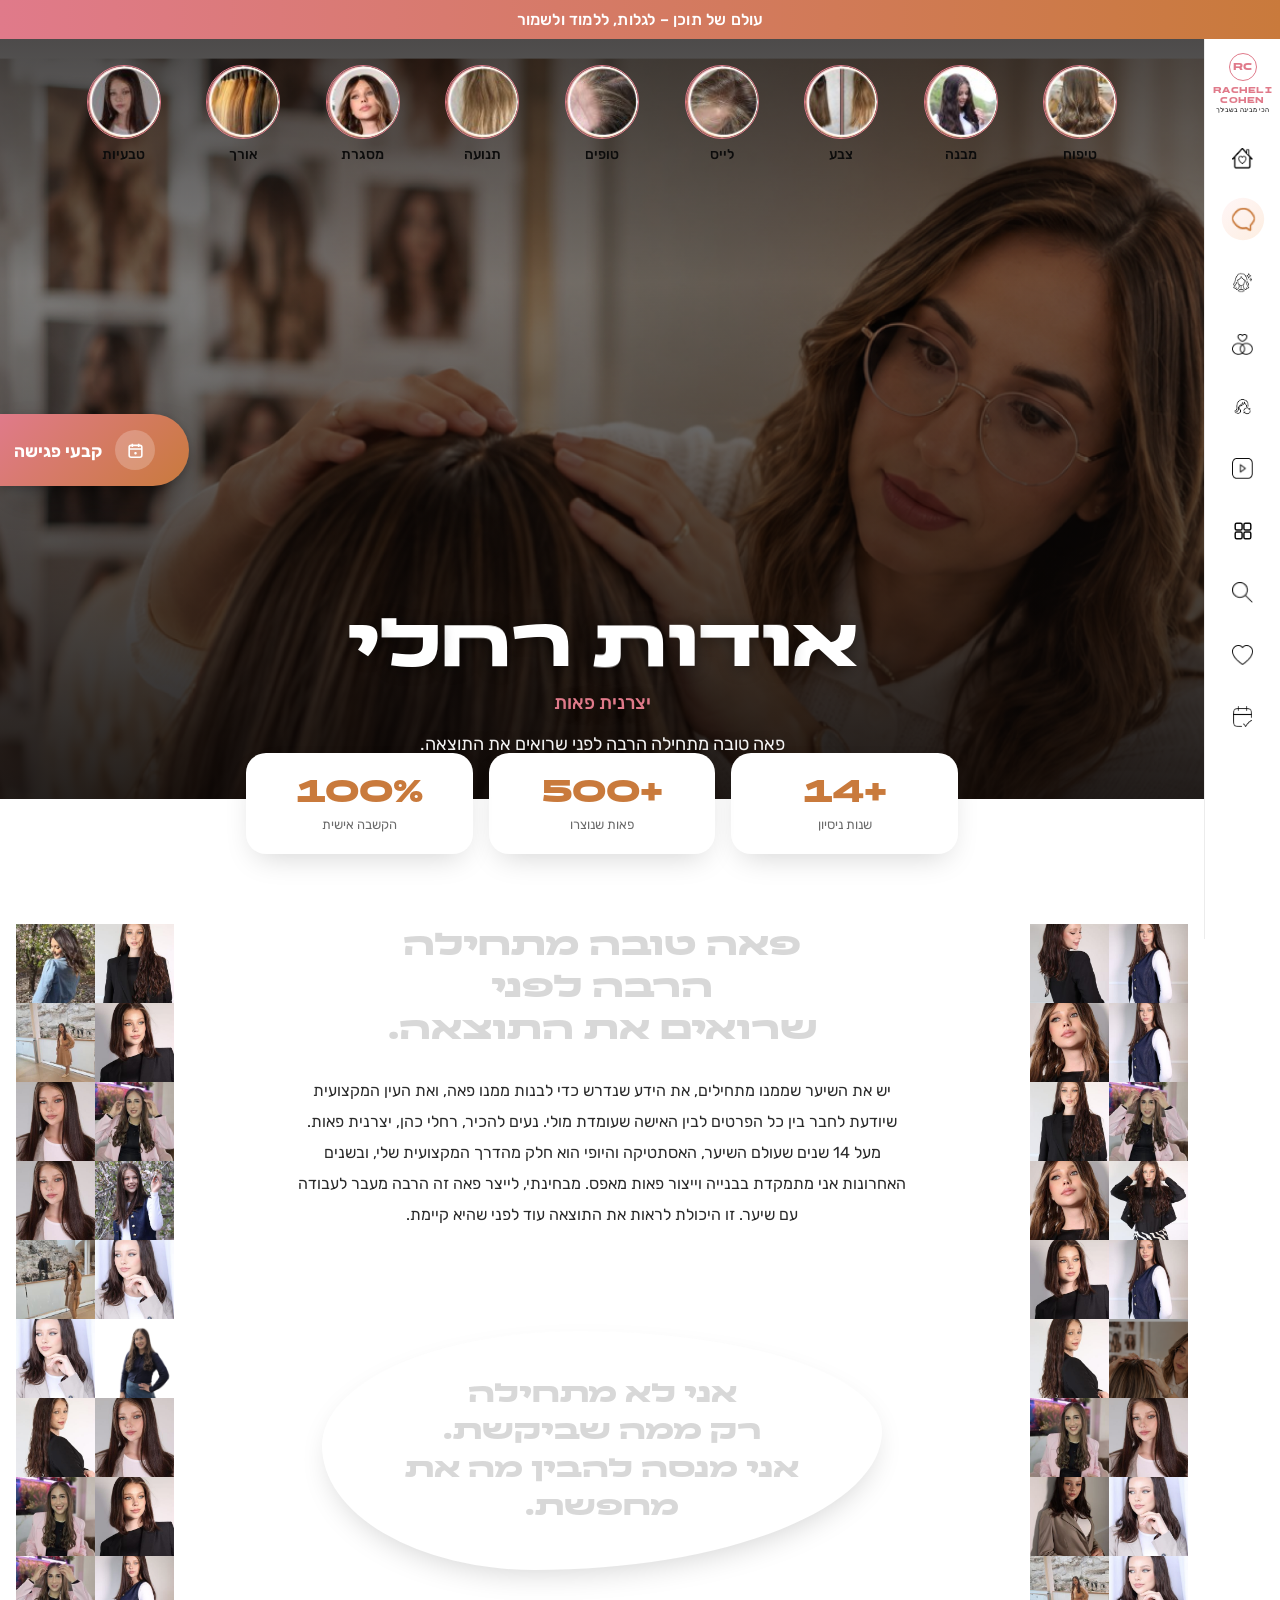
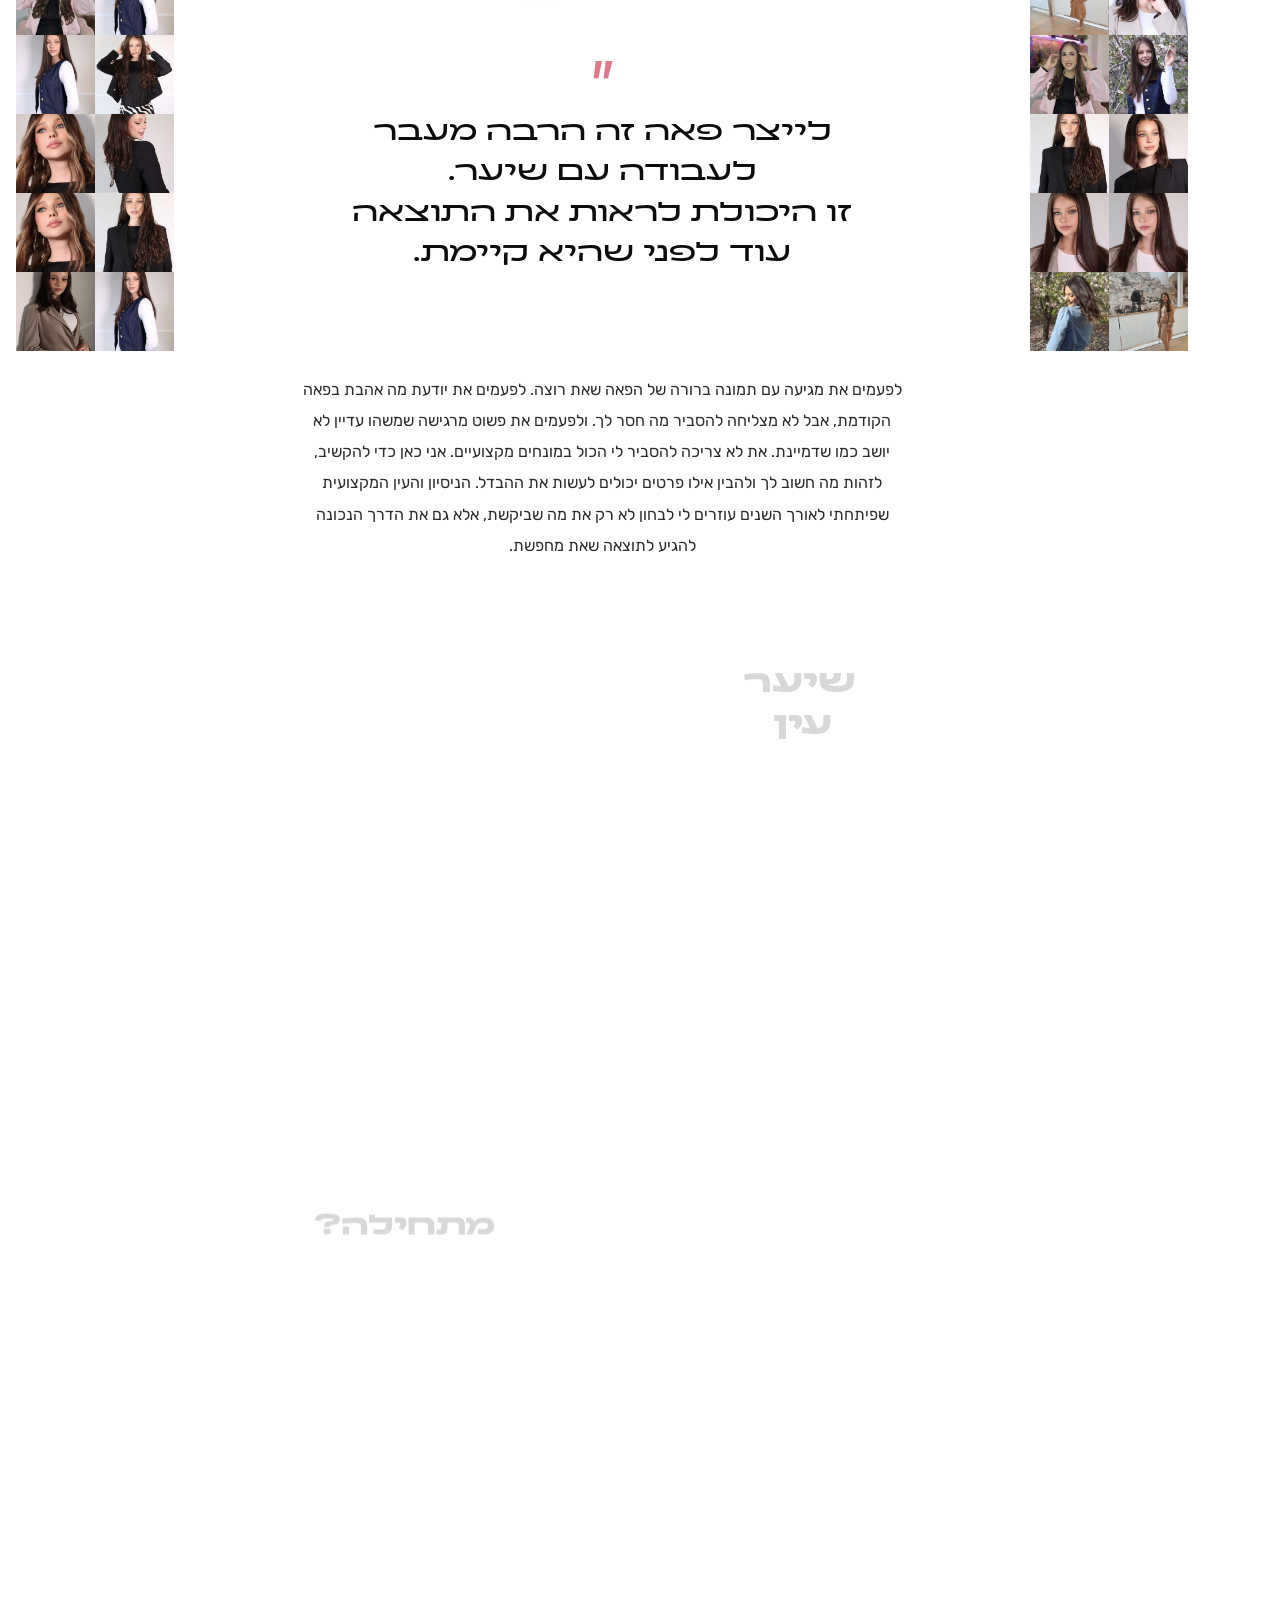
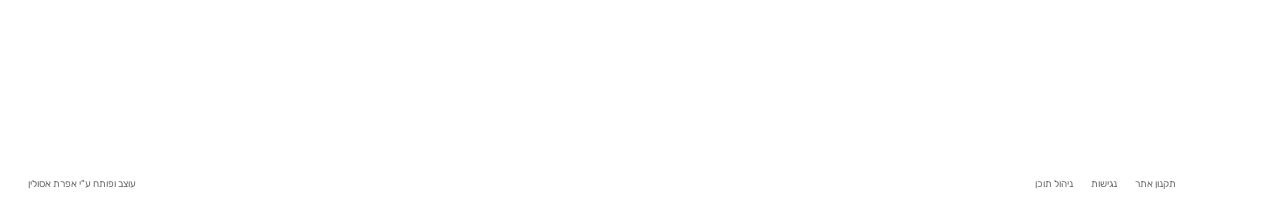
==== commit de1c75ff: "עיצוב מחדש שני של עמוד אודות - תיקון אחרי השוואה מדוקדקת לפיגמה לאחר שהמשתמשת ציינה שהגרסה הקודמת "ל" ====
--- a/about.html
+++ b/about.html
@@ -20,9 +20,8 @@
 
     <div class="content">
       <main>
-        <section class="hero about-page-hero">
-          <div class="hero-collage" id="hero-collage" aria-hidden="true"></div>
-          <div class="hero-overlay" aria-hidden="true"></div>
+        <section class="about-hero">
+          <div class="about-hero-bg" aria-hidden="true"></div>
 
           <div class="topics-row">
             <div class="topic" data-topic="tipuach" role="button" tabindex="0" aria-label="צפייה בסטורי טיפוח"><div class="topic-ring"><div class="topic-ring-in"><img src="assets/home_topic_tipuach.jpg" alt="טיפוח" loading="lazy"></div></div><span>טיפוח</span></div>
@@ -36,9 +35,9 @@
             <div class="topic" data-topic="tivaiyot" role="button" tabindex="0" aria-label="צפייה בסטורי טבעיות"><div class="topic-ring"><div class="topic-ring-in"><img src="assets/home_topic_tivaiyot.jpg" alt="טבעיות" loading="lazy"></div></div><span>טבעיות</span></div>
           </div>
 
-          <div class="hero-content">
-            <p class="eyebrow">נעים להכיר</p>
-            <h1>רחלי כהן<br><span class="about-hero-accent">יצרנית פאות</span></h1>
+          <div class="about-hero-content">
+            <h1>אודות רחלי</h1>
+            <p class="role">יצרנית פאות</p>
             <p class="about-hero-tagline">פאה טובה מתחילה הרבה לפני שרואים את התוצאה.</p>
           </div>
         </section>
@@ -49,66 +48,143 @@
           <div class="about-stat"><strong>100%</strong><span>הקשבה אישית</span></div>
         </div>
 
-        <section class="about-block" data-reveal>
-          <h2 class="about-write">פאה טובה מתחילה הרבה לפני<br>שרואים את התוצאה.</h2>
-          <p>
-            יש את השיער שממנו מתחילים, את הידע שנדרש כדי לבנות ממנו פאה, ואת העין המקצועית
-            שיודעת לחבר בין כל הפרטים לבין האישה שעומדת מולי.
-            נעים להכיר, רחלי כהן, יצרנית פאות.
-            מעל 14 שנים שעולם השיער, האסתטיקה והיופי הוא חלק מהדרך המקצועית שלי,
-            ובשנים האחרונות אני מתמקדת בבנייה וייצור פאות מאפס.
-            מבחינתי, לייצר פאה זה הרבה מעבר לעבודה עם שיער.
-            זו היכולת לראות את התוצאה עוד לפני שהיא קיימת.
-          </p>
-        </section>
-
-        <div class="about-collage" data-reveal>
-          <div class="about-float" data-speed="0.14"><img src="assets/about_collage1.jpg" alt=""></div>
-          <div class="about-float" data-speed="0.24"><img src="assets/about_collage2.png" alt=""></div>
-          <div class="about-float" data-speed="0.18"><img src="assets/about_collage3.png" alt=""></div>
+        <div class="about-mobile-strip" aria-hidden="true">
+          <img src="assets/model_03.jpg" alt="" loading="lazy">
+          <img src="assets/model_09.jpg" alt="" loading="lazy">
+          <img src="assets/model_14.jpg" alt="" loading="lazy">
+          <img src="assets/model_20.jpg" alt="" loading="lazy">
         </div>
 
-        <blockquote class="about-quote" data-reveal>
-          <span class="about-quote-mark">”</span>
-          לייצר פאה זה הרבה מעבר לעבודה עם שיער.<br>זו היכולת לראות את התוצאה עוד לפני שהיא קיימת.
-        </blockquote>
-
-        <section class="about-block" data-reveal>
-          <h2 class="about-write">אני לא מתחילה רק ממה שביקשת.<br>אני מנסה להבין מה את מחפשת.</h2>
-          <p>
-            לפעמים את מגיעה עם תמונה ברורה של הפאה שאת רוצה.
-            לפעמים את יודעת מה אהבת בפאה הקודמת, אבל לא מצליחה להסביר מה חסר לך.
-            ולפעמים את פשוט מרגישה שמשהו עדיין לא יושב כמו שדמיינת.
-            את לא צריכה להסביר לי הכול במונחים מקצועיים.
-            אני כאן כדי להקשיב, לזהות מה חשוב לך ולהבין אילו פרטים יכולים לעשות את ההבדל.
-            הניסיון והעין המקצועית שפיתחתי לאורך השנים עוזרים לי לבחון לא רק את מה שביקשת,
-            אלא גם את הדרך הנכונה להגיע לתוצאה שאת מחפשת.
-          </p>
-        </section>
-
-        <div class="about-collage" data-reveal>
-          <div class="about-float" data-speed="0.2"><img src="assets/about_collage4.jpg" alt=""></div>
-          <div class="about-float" data-speed="0.12"><img src="assets/model_09.jpg" alt=""></div>
-          <div class="about-float" data-speed="0.26"><img src="assets/about_collage2.png" alt=""></div>
+        <div class="about-feed">
+          <div class="about-rail about-rail--left" data-speed="0.12" aria-hidden="true">
+            <img src="assets/model_01.jpg" alt="" loading="lazy">
+            <img src="assets/model_04.jpg" alt="" loading="lazy">
+            <img src="assets/model_07.jpg" alt="" loading="lazy">
+            <img src="assets/model_10.jpg" alt="" loading="lazy">
+            <img src="assets/model_13.jpg" alt="" loading="lazy">
+            <img src="assets/model_16.jpg" alt="" loading="lazy">
+            <img src="assets/model_19.jpg" alt="" loading="lazy">
+            <img src="assets/model_22.jpg" alt="" loading="lazy">
+            <img src="assets/model_25.jpg" alt="" loading="lazy">
+            <img src="assets/model_02.jpg" alt="" loading="lazy">
+            <img src="assets/home_hero.jpg" alt="" loading="lazy">
+            <img src="assets/model_05.jpg" alt="" loading="lazy">
+            <img src="assets/model_08.jpg" alt="" loading="lazy">
+            <img src="assets/model_11.jpg" alt="" loading="lazy">
+            <img src="assets/model_17.jpg" alt="" loading="lazy">
+            <img src="assets/model_23.jpg" alt="" loading="lazy">
+            <img src="assets/model_20.jpg" alt="" loading="lazy">
+            <img src="assets/model_15.jpg" alt="" loading="lazy">
+            <img src="assets/model_06.jpg" alt="" loading="lazy">
+            <img src="assets/model_12.jpg" alt="" loading="lazy">
+            <img src="assets/model_18.jpg" alt="" loading="lazy">
+            <img src="assets/model_24.jpg" alt="" loading="lazy">
+            <img src="assets/model_03.jpg" alt="" loading="lazy">
+            <img src="assets/model_09.jpg" alt="" loading="lazy">
+            <img src="assets/model_14.jpg" alt="" loading="lazy">
+            <img src="assets/model_21.jpg" alt="" loading="lazy">
+          </div>
+
+          <div class="about-copy">
+            <section class="about-block" data-reveal>
+              <h2 class="about-write">פאה טובה מתחילה הרבה לפני<br>שרואים את התוצאה.</h2>
+              <p>
+                יש את השיער שממנו מתחילים, את הידע שנדרש כדי לבנות ממנו פאה, ואת העין המקצועית
+                שיודעת לחבר בין כל הפרטים לבין האישה שעומדת מולי.
+                נעים להכיר, רחלי כהן, יצרנית פאות.
+                מעל 14 שנים שעולם השיער, האסתטיקה והיופי הוא חלק מהדרך המקצועית שלי,
+                ובשנים האחרונות אני מתמקדת בבנייה וייצור פאות מאפס.
+                מבחינתי, לייצר פאה זה הרבה מעבר לעבודה עם שיער.
+                זו היכולת לראות את התוצאה עוד לפני שהיא קיימת.
+              </p>
+            </section>
+
+            <div class="about-blob-wrap" data-reveal>
+              <h2 class="about-write">אני לא מתחילה רק ממה שביקשת.<br>אני מנסה להבין מה את מחפשת.</h2>
+            </div>
+
+            <blockquote class="about-quote" data-reveal>
+              <span class="about-quote-mark">”</span>
+              לייצר פאה זה הרבה מעבר לעבודה עם שיער.<br>זו היכולת לראות את התוצאה עוד לפני שהיא קיימת.
+            </blockquote>
+
+            <section class="about-block" data-reveal>
+              <p>
+                לפעמים את מגיעה עם תמונה ברורה של הפאה שאת רוצה.
+                לפעמים את יודעת מה אהבת בפאה הקודמת, אבל לא מצליחה להסביר מה חסר לך.
+                ולפעמים את פשוט מרגישה שמשהו עדיין לא יושב כמו שדמיינת.
+                את לא צריכה להסביר לי הכול במונחים מקצועיים.
+                אני כאן כדי להקשיב, לזהות מה חשוב לך ולהבין אילו פרטים יכולים לעשות את ההבדל.
+                הניסיון והעין המקצועית שפיתחתי לאורך השנים עוזרים לי לבחון לא רק את מה שביקשת,
+                אלא גם את הדרך הנכונה להגיע לתוצאה שאת מחפשת.
+              </p>
+            </section>
+
+            <section class="about-block" data-reveal>
+              <h2 class="about-write">שיער איכותי. ידע בייצור.<br>עין שרואה את החיבור.</h2>
+              <p>
+                בחירת השיער — הפאה מתחילה בחומר הגלם שלה. לבחירת השיער יש משמעות,
+                ולכן אני מקדישה לה תשומת לב ומקפידה על איכות השיער שממנו מתחילים את העבודה.
+                הידע שמאחורי הפאה — בנייה, דילול, צבע, נפח, תנועה ומבנה — כל אחד מהמרכיבים
+                האלה משפיע על המראה הסופי. ייצור פאה דורש הבנה של האופן שבו הם עובדים יחד,
+                ולא רק ידיים שיודעות לבצע.
+              </p>
+            </section>
+          </div>
+
+          <div class="about-rail about-rail--right" data-speed="0.2" aria-hidden="true">
+            <img src="assets/model_24.jpg" alt="" loading="lazy">
+            <img src="assets/model_21.jpg" alt="" loading="lazy">
+            <img src="assets/model_18.jpg" alt="" loading="lazy">
+            <img src="assets/model_15.jpg" alt="" loading="lazy">
+            <img src="assets/model_12.jpg" alt="" loading="lazy">
+            <img src="assets/model_09.jpg" alt="" loading="lazy">
+            <img src="assets/model_06.jpg" alt="" loading="lazy">
+            <img src="assets/model_03.jpg" alt="" loading="lazy">
+            <img src="assets/model_20.jpg" alt="" loading="lazy">
+            <img src="assets/model_14.jpg" alt="" loading="lazy">
+            <img src="assets/about_hero.png" alt="" loading="lazy">
+            <img src="assets/model_17.jpg" alt="" loading="lazy">
+            <img src="assets/model_08.jpg" alt="" loading="lazy">
+            <img src="assets/model_05.jpg" alt="" loading="lazy">
+            <img src="assets/model_02.jpg" alt="" loading="lazy">
+            <img src="assets/model_11.jpg" alt="" loading="lazy">
+            <img src="assets/model_07.jpg" alt="" loading="lazy">
+            <img src="assets/model_13.jpg" alt="" loading="lazy">
+            <img src="assets/model_19.jpg" alt="" loading="lazy">
+            <img src="assets/model_25.jpg" alt="" loading="lazy">
+            <img src="assets/model_04.jpg" alt="" loading="lazy">
+            <img src="assets/model_10.jpg" alt="" loading="lazy">
+            <img src="assets/model_16.jpg" alt="" loading="lazy">
+            <img src="assets/model_22.jpg" alt="" loading="lazy">
+            <img src="assets/model_01.jpg" alt="" loading="lazy">
+            <img src="assets/model_23.jpg" alt="" loading="lazy">
+          </div>
         </div>
 
-        <section class="about-block" data-reveal>
-          <h2 class="about-write">שיער איכותי. ידע בייצור.<br>עין שרואה את החיבור.</h2>
-          <p>
-            בחירת השיער — הפאה מתחילה בחומר הגלם שלה. לבחירת השיער יש משמעות,
-            ולכן אני מקדישה לה תשומת לב ומקפידה על איכות השיער שממנו מתחילים את העבודה.
-            הידע שמאחורי הפאה — בנייה, דילול, צבע, נפח, תנועה ומבנה — כל אחד מהמרכיבים
-            האלה משפיע על המראה הסופי. ייצור פאה דורש הבנה של האופן שבו הם עובדים יחד,
-            ולא רק ידיים שיודעות לבצע.
-          </p>
-        </section>
-
-        <section class="about-cta-band" data-reveal>
-          <div class="deco-blob deco-blob--sm about-cta-blob"></div>
+        <section class="about-finale" data-reveal>
+          <div class="deco-blob deco-blob--lg" aria-hidden="true" style="top:-10px;left:50%;transform:translateX(-50%);opacity:.7;"></div>
+          <div class="about-finale-photo"><img src="assets/about_hero.png" alt="רחלי כהן"></div>
           <h2 class="about-write">אז מאיפה הפאה שלך מתחילה?</h2>
           <p>פאה חדשה, פאה לחתונה או חידוש של פאה שאת כבר אוהבת - לכל אחת מהן יש סיפור אחר, ונקודת התחלה אחרת.</p>
-          <p class="about-cta-line2">בואי נדבר על הפאה שלך.</p>
-          <a class="btn-primary" href="#" data-open-modal="journey">בואי נתחיל יחד</a>
+          <p class="about-finale-sub">בואי נדבר על הפאה שלך.</p>
+          <section class="journeys">
+            <a class="journey-btn" href="renew-wig.html">
+              <svg viewBox="0 0 24 24" fill="none" stroke-width="2"><path d="M19 12H5M11 6l-6 6 6 6"/></svg>
+              חולמת לחדש את הפאה שלי
+              <img class="journey-avatar" src="assets/home_avatar_renew.jpg" alt="">
+            </a>
+            <a class="journey-btn" href="bride.html">
+              <svg viewBox="0 0 24 24" fill="none" stroke-width="2"><path d="M19 12H5M11 6l-6 6 6 6"/></svg>
+              אני כלה
+              <img class="journey-avatar" src="assets/home_avatar_bride.jpg" alt="">
+            </a>
+            <a class="journey-btn" href="new-wig.html">
+              <svg viewBox="0 0 24 24" fill="none" stroke-width="2"><path d="M19 12H5M11 6l-6 6 6 6"/></svg>
+              מחפשת פאה חדשה
+              <img class="journey-avatar" src="assets/home_avatar_newwig.jpg" alt="">
+            </a>
+          </section>
         </section>
       </main>
 
@@ -119,10 +195,11 @@
   <script src="https://cdnjs.cloudflare.com/ajax/libs/gsap/3.12.5/gsap.min.js"></script>
   <script src="common.js"></script>
   <script>
-    /* ---- עמוד אודות: תזוזת פרלקס עדינה לתמונות הקולאז' + אפקט "כתיבה בגלילה" לכותרות - ייחודי לעמוד זה ---- */
+    /* ---- עמוד אודות: תזוזת פרלקס עדינה לעמודות "קיר התמונות" + אפקט "כתיבה בגלילה"
+       לכותרות - ייחודי לעמוד זה ---- */
     (function () {
       const reduceMotion = window.matchMedia && window.matchMedia('(prefers-reduced-motion: reduce)').matches;
-      const floats = Array.from(document.querySelectorAll('.about-float[data-speed]'));
+      const rails = Array.from(document.querySelectorAll('.about-rail[data-speed]'));
       const writers = Array.from(document.querySelectorAll('.about-write')).map((h2) => {
         if (h2.dataset.awSplit === '1') return null;
         h2.dataset.awSplit = '1';
@@ -154,25 +231,22 @@
       function update() {
         ticking = false;
         const vh = window.innerHeight;
-
-        floats.forEach((el) => {
-          const rect = el.getBoundingClientRect();
-          const center = rect.top + rect.height / 2;
-          const offset = (center - vh / 2) * parseFloat(el.dataset.speed || '0.15');
-          el.style.setProperty('--parallax-y', offset.toFixed(1) + 'px');
+        const scrollY = window.scrollY || window.pageYOffset;
+
+        rails.forEach((el) => {
+          const speed = parseFloat(el.dataset.speed || '0.15');
+          el.style.transform = 'translateY(' + (-(scrollY * speed * 0.12)).toFixed(1) + 'px)';
         });
 
         writers.forEach((w) => {
           const rect = w.el.getBoundingClientRect();
-          /* טווח הגלילה שלאורכו "נכתבת" הכותרת: מהרגע שתחתית הכותרת נכנסת למסך
-             ועד שהיא מגיעה לכ-35% מגובה המסך - כך שהכתיבה מסונכרנת לקצב הגלילה עצמו */
           const start = vh * 0.92;
           const end = vh * 0.35;
           let progress = (start - rect.top) / (start - end);
           progress = Math.max(0, Math.min(1, progress));
           const total = w.words.length;
           const activeCount = Math.round(progress * total);
-          w.words.forEach((word, i) => { word.style.opacity = i < activeCount ? 1 : .14; });
+          w.words.forEach((word, i) => { word.style.opacity = i < activeCount ? 1 : .16; });
           w.el.classList.toggle('aw-active', progress > 0 && progress < 1);
           w.el.classList.toggle('aw-done', progress >= 1);
         });
--- a/about.css
+++ b/about.css
@@ -1,34 +1,59 @@
-/* ===== אודות (About) page — בהשראת עיצוב ה-Figma: הירו עם קולאז' תמונות
-   (אותו קומפוננט מדף הבית), רצועת נושאים, טקסט שבע לו תחושת "כתיבה" בגלילה
-   וקולאז'ים צפים עם תזוזת פרלקס עדינה ===== */
-
-/* ---------- הירו - גרסה מקוצרת של ה-hero הראשי (אותו קולאז' תמונות + overlay),
-   עם תוכן ייעודי לעמוד אודות ---------- */
-body[data-page="about"] .hero.about-page-hero {
-  min-height: clamp(560px, 92vh, 860px);
-}
-.about-hero-tagline {
-  margin-top: 16px;
+/* ===== אודות (About) page — נאמן לעיצוב ה-Figma של רחלי: הירו עם תמונה אחת,
+   "קיר תמונות" צפוף משני צידי הטקסט לאורך העמוד, בלון טקסט אורגני אחד, ורצועת
+   "לאיזה מסע תרצי להצטרף" בסיום. תזוזת פרלקס + כתיבה-בגלילה לכותרות. ===== */
+
+/* ---------- הירו - תמונה בודדת (לא קולאז'), כמו בפיגמה ---------- */
+.about-hero {
+  position: relative;
+  min-height: clamp(520px, 86vh, 760px);
+  display: flex;
+  flex-direction: column;
+  overflow: hidden;
+}
+.about-hero-bg {
+  position: absolute; inset: 0;
+  background: url("assets/home_hero.jpg") no-repeat center 28% / cover;
+}
+.about-hero-bg::after {
+  content: "";
+  position: absolute; inset: 0;
+  background:
+    linear-gradient(180deg, rgba(10,6,5,.55) 0%, rgba(10,6,5,.2) 32%, rgba(10,6,5,.55) 72%, rgba(10,6,5,.82) 100%);
+}
+.about-hero .topics-row { position: relative; z-index: 2; }
+.about-hero-content {
+  position: relative;
+  z-index: 2;
+  width: 100%;
+  text-align: center;
+  color: var(--white);
+  padding: 10px 24px 40px;
+  margin-top: auto;
+  text-shadow: 0 2px 16px rgba(0,0,0,.45);
+}
+.about-hero-content h1 {
+  font-size: clamp(42px, 7vw, 68px);
+}
+.about-hero-content .role {
+  margin-top: 6px;
   font-family: var(--font-ui);
   font-weight: 500;
-  font-size: clamp(15px, 2vw, 18px);
+  font-size: clamp(16px, 2vw, 19px);
+  color: var(--rose-1);
+}
+.about-hero-content .about-hero-tagline {
+  margin-top: 16px;
+  font-size: clamp(15px, 1.8vw, 18px);
   line-height: 1.6;
-  max-width: 480px;
+  max-width: 460px;
   margin-inline: auto;
-  opacity: .92;
-}
-/* צבע אחיד (לא gradient-text-clip) בכוונה: ה-h1 מפוצל לתווים בודדים ע"י אפקט
-   הכתיבה המונפשת הגלובלי (common.js / rc-char), כך שה-span העוטף נשאר בלי טקסט
-   ישיר משלו - ו-background-clip:text לא היה "תופס" שום דבר ויציג טקסט שקוף/נעלם */
-.about-hero-accent {
-  display: block;
-  color: var(--rose-1);
+  opacity: .95;
 }
 
 /* ---------- רצועת סטטיסטיקות ---------- */
 .about-stats {
   max-width: 760px;
-  margin: -56px auto 0;
+  margin: -46px auto 0;
   position: relative;
   z-index: 4;
   padding: 0 24px;
@@ -58,16 +83,47 @@
   color: var(--gray-text);
 }
 
+/* ---------- "קיר התמונות" - שתי עמודות תמונות צפופות משני צידי הטקסט,
+   בדיוק כמו ברצועות ה-Rectangle החוזרות בעיצוב המקורי בפיגמה ---------- */
+.about-feed {
+  position: relative;
+  max-width: 1280px;
+  margin: 70px auto 0;
+  padding: 0 16px;
+  display: grid;
+  grid-template-columns: minmax(0, 1fr) minmax(0, 820px) minmax(0, 1fr);
+  gap: 0 18px;
+  overflow: hidden;
+}
+.about-rail {
+  display: grid;
+  grid-template-columns: repeat(2, 1fr);
+  align-content: start;
+  gap: 0;
+  will-change: transform;
+}
+.about-rail img {
+  width: 100%;
+  aspect-ratio: 1;
+  object-fit: cover;
+  display: block;
+  filter: saturate(.92);
+}
+.about-rail--left { grid-column: 1; }
+.about-rail--right { grid-column: 3; }
+.about-copy { grid-column: 2; min-width: 0; }
+
 /* ---------- בלוקי טקסט ---------- */
 .about-block {
-  max-width: 820px;
-  margin: 100px auto;
-  padding: 0 24px;
-  text-align: center;
-}
+  max-width: 640px;
+  margin: 0 auto 100px;
+  padding: 0 16px;
+  text-align: center;
+}
+.about-feed > .about-block:first-child { margin-top: 10px; }
 .about-block h2 {
-  font-size: clamp(24px, 3.6vw, 34px);
-  margin-bottom: 26px;
+  font-size: clamp(22px, 3.2vw, 32px);
+  margin-bottom: 24px;
   line-height: 1.32;
   text-wrap: balance;
 }
@@ -75,14 +131,31 @@
   font-size: 16px;
   line-height: 1.95;
   color: #2b2b2b;
-  max-width: 640px;
   margin-inline: auto;
 }
 
-/* ---------- אפקט "כתיבה בגלילה" לכותרות - כל מילה שקופה עד שהגלילה "כותבת" אותה ---------- */
+/* ---------- בלון הטקסט האורגני - מופיע פעם אחת, "צף" מעל קיר התמונות ---------- */
+.about-blob-wrap {
+  position: relative;
+  z-index: 2;
+  max-width: 560px;
+  margin: 0 auto 100px;
+  padding: 44px 36px;
+  text-align: center;
+  background: var(--white);
+  box-shadow: var(--shadow-card);
+  border-radius: 46% 54% 62% 38% / 48% 42% 58% 52%;
+}
+.about-blob-wrap h2 {
+  font-size: clamp(21px, 2.8vw, 27px);
+  line-height: 1.4;
+  text-wrap: balance;
+}
+
+/* ---------- אפקט "כתיבה בגלילה" לכותרות ---------- */
 .aw-word {
   display: inline-block;
-  opacity: .14;
+  opacity: .16;
   color: inherit;
   transition: opacity .25s linear, color .25s linear;
   will-change: opacity;
@@ -90,95 +163,89 @@
 .about-write.aw-active .aw-word { color: var(--rose-2); }
 .about-write.aw-done .aw-word { color: inherit; }
 
-/* ---------- קולאז' (קיים באתר) - עכשיו עם תזוזת פרלקס עדינה בגלילה (תחושת "חיות") ---------- */
-.about-collage {
-  display: grid;
-  grid-template-columns: repeat(3, 1fr);
-  gap: 16px;
-  max-width: 760px;
-  margin: 56px auto 100px;
-  padding: 0 24px;
-}
-.about-collage div,
-.about-float {
-  overflow: hidden;
-  border-radius: 24px;
-  box-shadow: var(--shadow-card);
-}
-.about-collage img,
-.about-float img {
-  width: 100%;
-  aspect-ratio: 3/4;
-  object-fit: cover;
-  display: block;
-  transform: translateY(var(--parallax-y, 0px)) scale(1.12);
-  will-change: transform;
-}
-.about-collage div:hover img { transform: translateY(var(--parallax-y, 0px)) scale(1.18); }
-.about-collage div:nth-child(2),
-.about-float:nth-child(2) { margin-top: 28px; }
-.about-collage div:nth-child(3),
-.about-float:nth-child(3) { margin-top: -14px; }
-@media (prefers-reduced-motion: reduce) {
-  .about-collage img, .about-float img { transform: scale(1) !important; }
-}
-
 /* ---------- ציטוט ---------- */
 .about-quote {
   position: relative;
-  max-width: 700px;
-  margin: 100px auto;
-  padding: 0 24px;
-  text-align: center;
-  font-family: var(--font-display);
-  font-size: clamp(21px, 2.8vw, 29px);
+  z-index: 2;
+  max-width: 560px;
+  margin: 0 auto 100px;
+  padding: 0 16px;
+  text-align: center;
+  font-family: var(--font-display);
+  font-size: clamp(20px, 2.6vw, 27px);
   line-height: 1.5;
   color: var(--black);
 }
 .about-quote-mark {
   display: block;
   font-family: var(--font-display);
-  font-size: 64px;
+  font-size: 60px;
   line-height: .6;
   color: var(--rose-1);
   margin-bottom: 6px;
 }
 
-/* ---------- רצועת סיום - "אז מאיפה הפאה שלך מתחילה?" ---------- */
-.about-cta-band {
-  position: relative;
-  max-width: 900px;
-  margin: 20px auto 80px;
-  padding: 64px 32px;
-  text-align: center;
-  border-radius: var(--radius-lg);
-  background: linear-gradient(135deg, var(--pink-pale) 0%, #fff 60%);
+/* ---------- רצועת מובייל - תחליף קל ל"קיר התמונות" כשאין מקום לשתי עמודות צד ---------- */
+.about-mobile-strip {
+  display: none;
+  grid-template-columns: repeat(4, 1fr);
+  gap: 8px;
+  max-width: 520px;
+  margin: 0 auto 56px;
+  padding: 0 16px;
+}
+.about-mobile-strip img {
+  width: 100%;
+  aspect-ratio: 1;
+  object-fit: cover;
+  border-radius: 14px;
+  display: block;
+}
+
+/* ---------- רצועת סיום - פורטרט עגול + "לאיזה מסע תרצי להצטרף" ---------- */
+.about-finale {
+  position: relative;
+  max-width: 640px;
+  margin: 0 auto 90px;
+  padding: 60px 24px 0;
+  text-align: center;
+}
+.about-finale-photo {
+  width: 130px; height: 130px;
+  border-radius: 50%;
+  overflow: hidden;
+  margin: 0 auto 26px;
   box-shadow: var(--shadow-card);
-  overflow: hidden;
-}
-.about-cta-blob { top: -18px; left: 50%; transform: translateX(-50%); opacity: .8; }
-.about-cta-band h2 {
-  font-size: clamp(24px, 3.2vw, 30px);
+  border: 3px solid var(--white);
+}
+.about-finale-photo img { width: 100%; height: 100%; object-fit: cover; display: block; }
+.about-finale h2 {
+  font-size: clamp(22px, 3vw, 28px);
   margin-bottom: 14px;
 }
-.about-cta-band p {
+.about-finale p {
   font-size: 15px;
   color: var(--gray-text);
-  max-width: 480px;
+  line-height: 1.75;
+  max-width: 460px;
   margin: 0 auto;
-  line-height: 1.75;
-}
-.about-cta-line2 {
-  font-family: var(--font-display);
-  font-size: clamp(18px, 2.2vw, 22px) !important;
-  color: var(--black) !important;
-  margin: 14px auto 26px !important;
+}
+.about-finale .about-finale-sub {
+  margin-top: 30px;
+  font-family: var(--font-display);
+  font-size: clamp(17px, 2.1vw, 21px);
+  color: var(--black);
+}
+.about-finale .journeys { margin-top: 24px; padding: 0; }
+
+@media (max-width: 860px) {
+  .about-feed { grid-template-columns: 1fr; }
+  .about-rail { display: none; }
+  .about-mobile-strip { display: grid; }
 }
 
 @media (max-width: 760px) {
-  .about-stats { margin-top: -40px; grid-template-columns: repeat(3, 1fr); gap: 10px; padding: 0 16px; }
+  .about-stats { margin-top: -36px; gap: 10px; padding: 0 16px; }
   .about-stat { padding: 16px 8px; }
-  .about-collage { grid-template-columns: repeat(2, 1fr); max-width: 420px; padding: 0 16px; }
-  .about-collage div:nth-child(3), .about-float:nth-child(3) { display: none; }
-  .about-cta-band { padding: 48px 22px; margin: 20px 16px 60px; }
-}
+  .about-blob-wrap { padding: 34px 24px; margin: 0 16px 70px; border-radius: 32px; }
+}
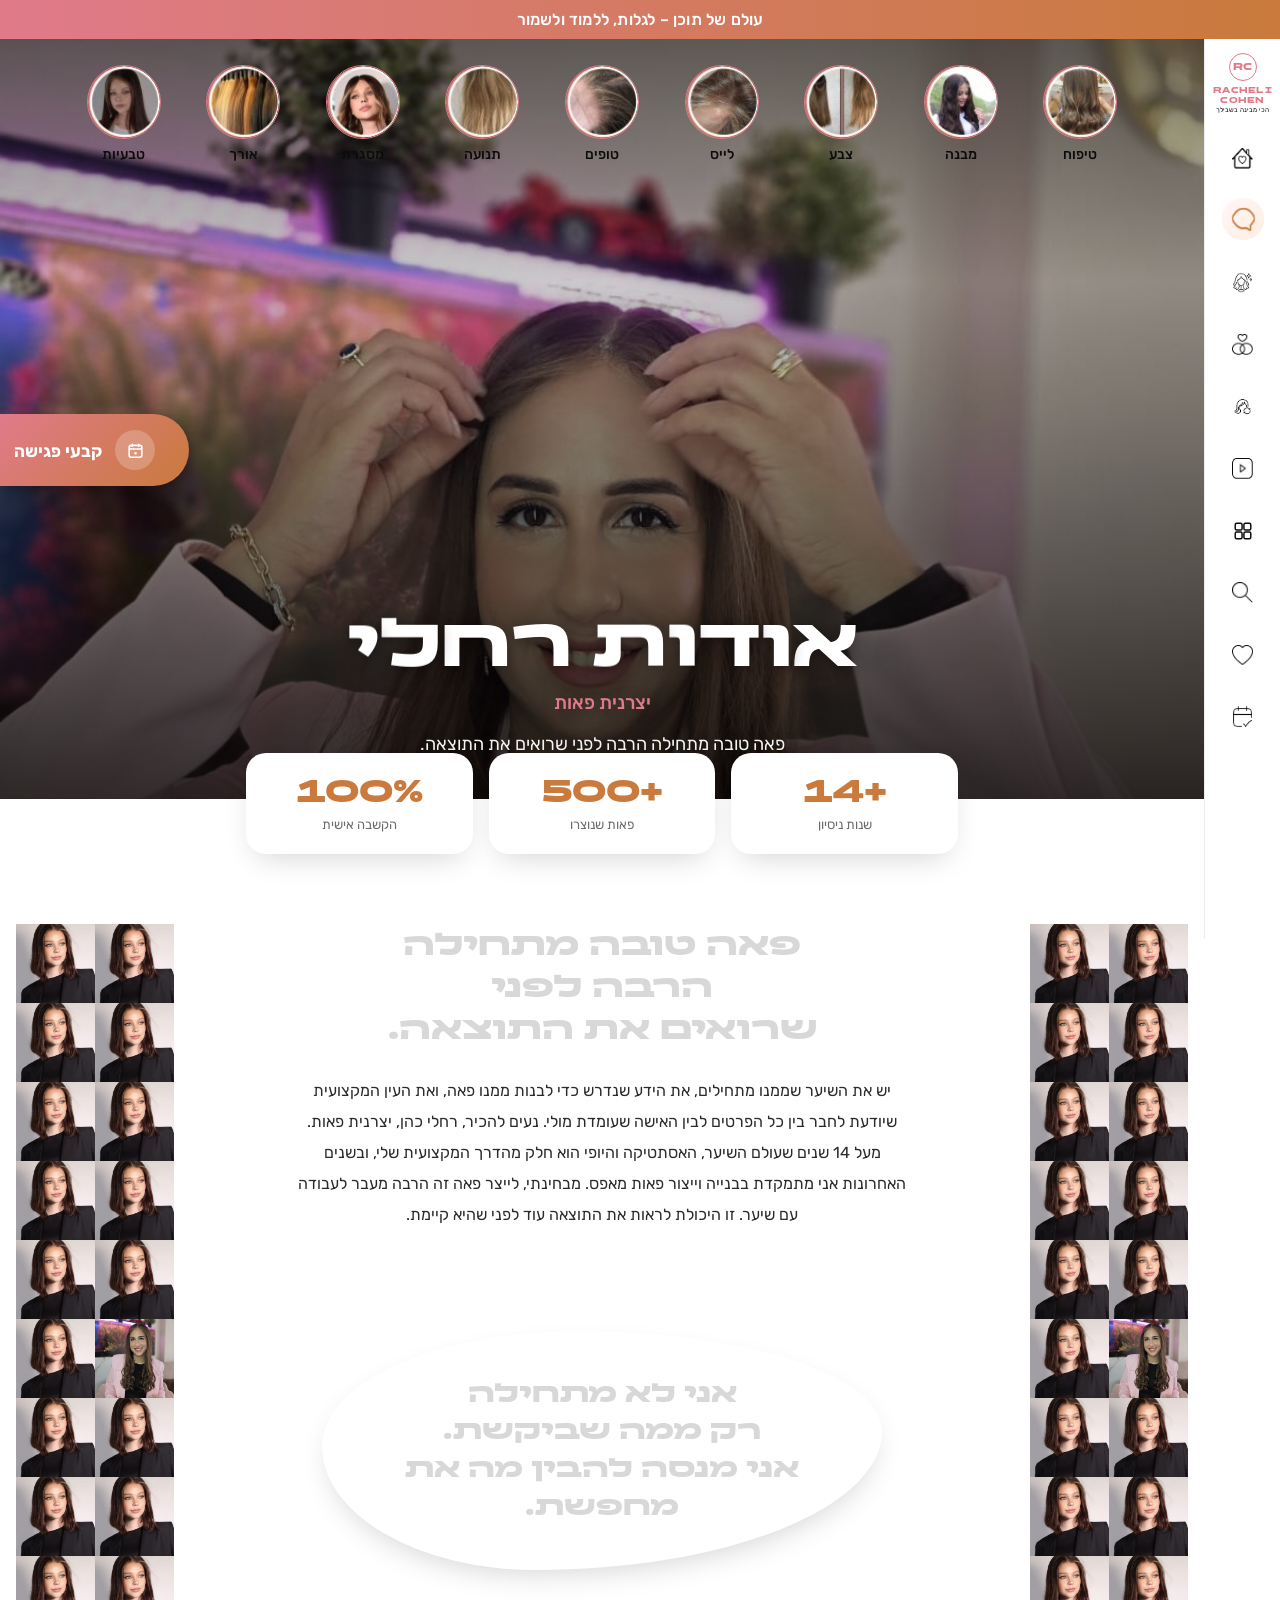
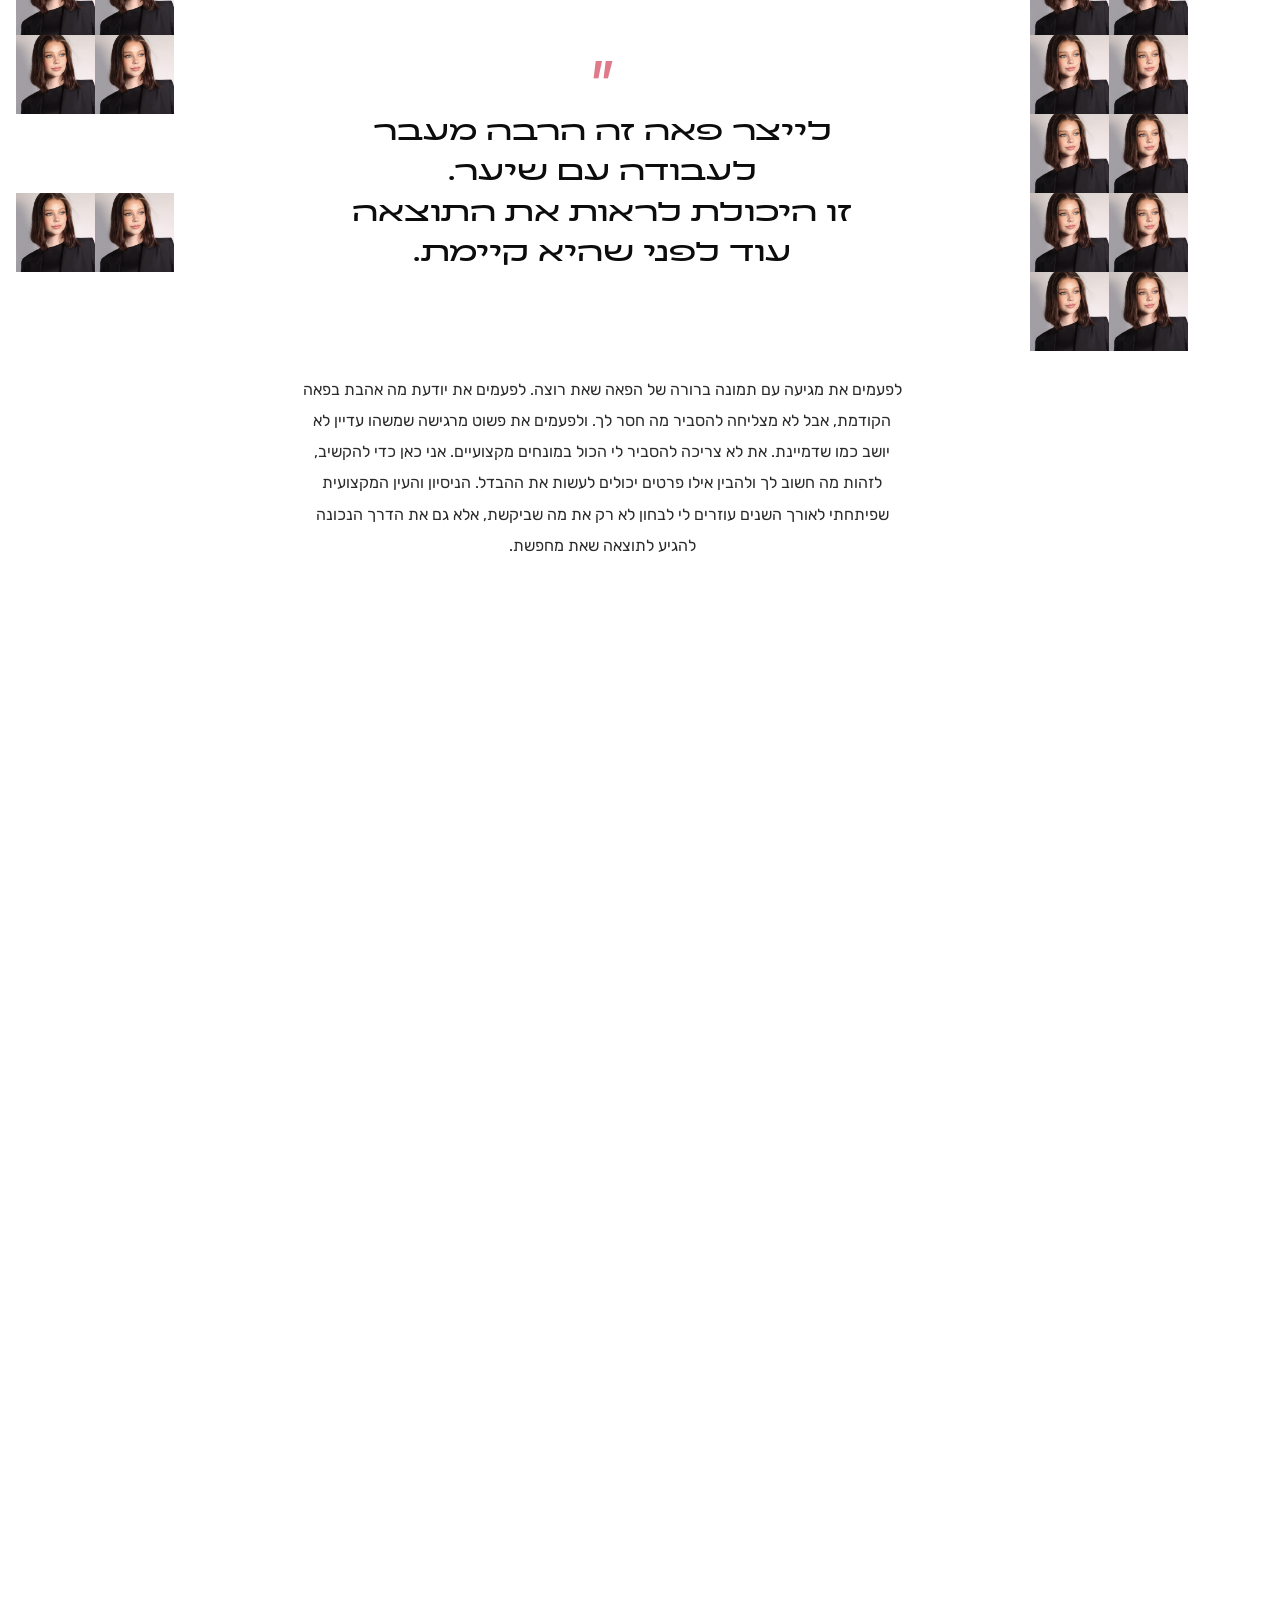
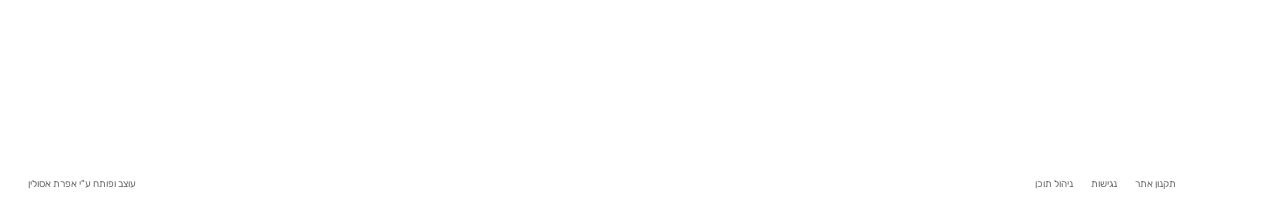
==== commit 081e0ac8: "דיוק תמונות עמוד אודות לפי פיגמה + אנימציית כניסה כלפי מעלה - תמונת ההירו הוחלפה בתמונה המדויקת מהפי" ====
--- a/about.html
+++ b/about.html
@@ -49,40 +49,40 @@
         </div>
 
         <div class="about-mobile-strip" aria-hidden="true">
-          <img src="assets/model_03.jpg" alt="" loading="lazy">
-          <img src="assets/model_09.jpg" alt="" loading="lazy">
-          <img src="assets/model_14.jpg" alt="" loading="lazy">
-          <img src="assets/model_20.jpg" alt="" loading="lazy">
+          <img src="assets/about_figma_wall.jpg" alt="" loading="lazy">
+          <img src="assets/about_figma_portrait.jpg" alt="רחלי כהן" loading="lazy">
+          <img src="assets/about_figma_wall.jpg" alt="" loading="lazy">
+          <img src="assets/about_figma_wall.jpg" alt="" loading="lazy">
         </div>
 
         <div class="about-feed">
           <div class="about-rail about-rail--left" data-speed="0.12" aria-hidden="true">
-            <img src="assets/model_01.jpg" alt="" loading="lazy">
-            <img src="assets/model_04.jpg" alt="" loading="lazy">
-            <img src="assets/model_07.jpg" alt="" loading="lazy">
-            <img src="assets/model_10.jpg" alt="" loading="lazy">
-            <img src="assets/model_13.jpg" alt="" loading="lazy">
-            <img src="assets/model_16.jpg" alt="" loading="lazy">
-            <img src="assets/model_19.jpg" alt="" loading="lazy">
-            <img src="assets/model_22.jpg" alt="" loading="lazy">
-            <img src="assets/model_25.jpg" alt="" loading="lazy">
-            <img src="assets/model_02.jpg" alt="" loading="lazy">
-            <img src="assets/home_hero.jpg" alt="" loading="lazy">
-            <img src="assets/model_05.jpg" alt="" loading="lazy">
-            <img src="assets/model_08.jpg" alt="" loading="lazy">
-            <img src="assets/model_11.jpg" alt="" loading="lazy">
-            <img src="assets/model_17.jpg" alt="" loading="lazy">
-            <img src="assets/model_23.jpg" alt="" loading="lazy">
-            <img src="assets/model_20.jpg" alt="" loading="lazy">
-            <img src="assets/model_15.jpg" alt="" loading="lazy">
-            <img src="assets/model_06.jpg" alt="" loading="lazy">
-            <img src="assets/model_12.jpg" alt="" loading="lazy">
-            <img src="assets/model_18.jpg" alt="" loading="lazy">
-            <img src="assets/model_24.jpg" alt="" loading="lazy">
-            <img src="assets/model_03.jpg" alt="" loading="lazy">
-            <img src="assets/model_09.jpg" alt="" loading="lazy">
-            <img src="assets/model_14.jpg" alt="" loading="lazy">
-            <img src="assets/model_21.jpg" alt="" loading="lazy">
+            <img src="assets/about_figma_wall.jpg" alt="" loading="lazy">
+            <img src="assets/about_figma_wall.jpg" alt="" loading="lazy">
+            <img src="assets/about_figma_wall.jpg" alt="" loading="lazy">
+            <img src="assets/about_figma_wall.jpg" alt="" loading="lazy">
+            <img src="assets/about_figma_wall.jpg" alt="" loading="lazy">
+            <img src="assets/about_figma_wall.jpg" alt="" loading="lazy">
+            <img src="assets/about_figma_wall.jpg" alt="" loading="lazy">
+            <img src="assets/about_figma_wall.jpg" alt="" loading="lazy">
+            <img src="assets/about_figma_wall.jpg" alt="" loading="lazy">
+            <img src="assets/about_figma_wall.jpg" alt="" loading="lazy">
+            <img src="assets/about_figma_portrait.jpg" alt="רחלי כהן" loading="lazy">
+            <img src="assets/about_figma_wall.jpg" alt="" loading="lazy">
+            <img src="assets/about_figma_wall.jpg" alt="" loading="lazy">
+            <img src="assets/about_figma_wall.jpg" alt="" loading="lazy">
+            <img src="assets/about_figma_wall.jpg" alt="" loading="lazy">
+            <img src="assets/about_figma_wall.jpg" alt="" loading="lazy">
+            <img src="assets/about_figma_wall.jpg" alt="" loading="lazy">
+            <img src="assets/about_figma_wall.jpg" alt="" loading="lazy">
+            <img src="assets/about_figma_wall.jpg" alt="" loading="lazy">
+            <img src="assets/about_figma_wall.jpg" alt="" loading="lazy">
+            <img src="assets/about_figma_wall.jpg" alt="" loading="lazy">
+            <img src="assets/about_figma_wall.jpg" alt="" loading="lazy">
+            <img src="assets/about_figma_wall.jpg" alt="" loading="lazy">
+            <img src="assets/about_figma_wall.jpg" alt="" loading="lazy">
+            <img src="assets/about_figma_wall.jpg" alt="" loading="lazy">
+            <img src="assets/about_figma_wall.jpg" alt="" loading="lazy">
           </div>
 
           <div class="about-copy">
@@ -133,38 +133,36 @@
           </div>
 
           <div class="about-rail about-rail--right" data-speed="0.2" aria-hidden="true">
-            <img src="assets/model_24.jpg" alt="" loading="lazy">
-            <img src="assets/model_21.jpg" alt="" loading="lazy">
-            <img src="assets/model_18.jpg" alt="" loading="lazy">
-            <img src="assets/model_15.jpg" alt="" loading="lazy">
-            <img src="assets/model_12.jpg" alt="" loading="lazy">
-            <img src="assets/model_09.jpg" alt="" loading="lazy">
-            <img src="assets/model_06.jpg" alt="" loading="lazy">
-            <img src="assets/model_03.jpg" alt="" loading="lazy">
-            <img src="assets/model_20.jpg" alt="" loading="lazy">
-            <img src="assets/model_14.jpg" alt="" loading="lazy">
-            <img src="assets/about_hero.png" alt="" loading="lazy">
-            <img src="assets/model_17.jpg" alt="" loading="lazy">
-            <img src="assets/model_08.jpg" alt="" loading="lazy">
-            <img src="assets/model_05.jpg" alt="" loading="lazy">
-            <img src="assets/model_02.jpg" alt="" loading="lazy">
-            <img src="assets/model_11.jpg" alt="" loading="lazy">
-            <img src="assets/model_07.jpg" alt="" loading="lazy">
-            <img src="assets/model_13.jpg" alt="" loading="lazy">
-            <img src="assets/model_19.jpg" alt="" loading="lazy">
-            <img src="assets/model_25.jpg" alt="" loading="lazy">
-            <img src="assets/model_04.jpg" alt="" loading="lazy">
-            <img src="assets/model_10.jpg" alt="" loading="lazy">
-            <img src="assets/model_16.jpg" alt="" loading="lazy">
-            <img src="assets/model_22.jpg" alt="" loading="lazy">
-            <img src="assets/model_01.jpg" alt="" loading="lazy">
-            <img src="assets/model_23.jpg" alt="" loading="lazy">
+            <img src="assets/about_figma_wall.jpg" alt="" loading="lazy">
+            <img src="assets/about_figma_wall.jpg" alt="" loading="lazy">
+            <img src="assets/about_figma_wall.jpg" alt="" loading="lazy">
+            <img src="assets/about_figma_wall.jpg" alt="" loading="lazy">
+            <img src="assets/about_figma_wall.jpg" alt="" loading="lazy">
+            <img src="assets/about_figma_wall.jpg" alt="" loading="lazy">
+            <img src="assets/about_figma_wall.jpg" alt="" loading="lazy">
+            <img src="assets/about_figma_wall.jpg" alt="" loading="lazy">
+            <img src="assets/about_figma_wall.jpg" alt="" loading="lazy">
+            <img src="assets/about_figma_wall.jpg" alt="" loading="lazy">
+            <img src="assets/about_figma_portrait.jpg" alt="רחלי כהן" loading="lazy">
+            <img src="assets/about_figma_wall.jpg" alt="" loading="lazy">
+            <img src="assets/about_figma_wall.jpg" alt="" loading="lazy">
+            <img src="assets/about_figma_wall.jpg" alt="" loading="lazy">
+            <img src="assets/about_figma_wall.jpg" alt="" loading="lazy">
+            <img src="assets/about_figma_wall.jpg" alt="" loading="lazy">
+            <img src="assets/about_figma_wall.jpg" alt="" loading="lazy">
+            <img src="assets/about_figma_wall.jpg" alt="" loading="lazy">
+            <img src="assets/about_figma_wall.jpg" alt="" loading="lazy">
+            <img src="assets/about_figma_wall.jpg" alt="" loading="lazy">
+            <img src="assets/about_figma_wall.jpg" alt="" loading="lazy">
+            <img src="assets/about_figma_wall.jpg" alt="" loading="lazy">
+            <img src="assets/about_figma_wall.jpg" alt="" loading="lazy">
+            <img src="assets/about_figma_wall.jpg" alt="" loading="lazy">
           </div>
         </div>
 
         <section class="about-finale" data-reveal>
           <div class="deco-blob deco-blob--lg" aria-hidden="true" style="top:-10px;left:50%;transform:translateX(-50%);opacity:.7;"></div>
-          <div class="about-finale-photo"><img src="assets/about_hero.png" alt="רחלי כהן"></div>
+          <div class="about-finale-photo"><img src="assets/about_figma_circle.jpg" alt="רחלי כהן"></div>
           <h2 class="about-write">אז מאיפה הפאה שלך מתחילה?</h2>
           <p>פאה חדשה, פאה לחתונה או חידוש של פאה שאת כבר אוהבת - לכל אחת מהן יש סיפור אחר, ונקודת התחלה אחרת.</p>
           <p class="about-finale-sub">בואי נדבר על הפאה שלך.</p>
@@ -258,6 +256,32 @@
       window.addEventListener('resize', onScroll);
       update();
     })();
+
+    /* ---- "קיר התמונות": כל תמונה עולה כלפי מעלה בעדינות ברגע שהיא נכנסת למסך ---- */
+    (function () {
+      const tiles = Array.from(document.querySelectorAll('.about-rail img'));
+      if (!tiles.length) return;
+
+      const reduceMotion = window.matchMedia && window.matchMedia('(prefers-reduced-motion: reduce)').matches;
+      if (reduceMotion || !('IntersectionObserver' in window)) {
+        tiles.forEach((img) => img.classList.add('in-view'));
+        return;
+      }
+
+      const io = new IntersectionObserver((entries) => {
+        entries.forEach((entry) => {
+          if (entry.isIntersecting) {
+            entry.target.classList.add('in-view');
+            io.unobserve(entry.target);
+          }
+        });
+      }, { threshold: 0.12, rootMargin: '0px 0px -8% 0px' });
+
+      tiles.forEach((img, i) => {
+        img.style.transitionDelay = ((i % 6) * 0.06).toFixed(2) + 's';
+        io.observe(img);
+      });
+    })();
   </script>
 </body>
 </html>
--- a/about.css
+++ b/about.css
@@ -12,7 +12,7 @@
 }
 .about-hero-bg {
   position: absolute; inset: 0;
-  background: url("assets/home_hero.jpg") no-repeat center 28% / cover;
+  background: url("assets/about_figma_hero.jpg") no-repeat center 22% / cover;
 }
 .about-hero-bg::after {
   content: "";
@@ -108,6 +108,16 @@
   object-fit: cover;
   display: block;
   filter: saturate(.92);
+  opacity: 0;
+  transform: translateY(46px);
+  transition: opacity .7s cubic-bezier(.19,1,.22,1), transform .7s cubic-bezier(.19,1,.22,1);
+}
+.about-rail img.in-view {
+  opacity: 1;
+  transform: translateY(0);
+}
+@media (prefers-reduced-motion: reduce) {
+  .about-rail img { opacity: 1; transform: none; transition: none; }
 }
 .about-rail--left { grid-column: 1; }
 .about-rail--right { grid-column: 3; }
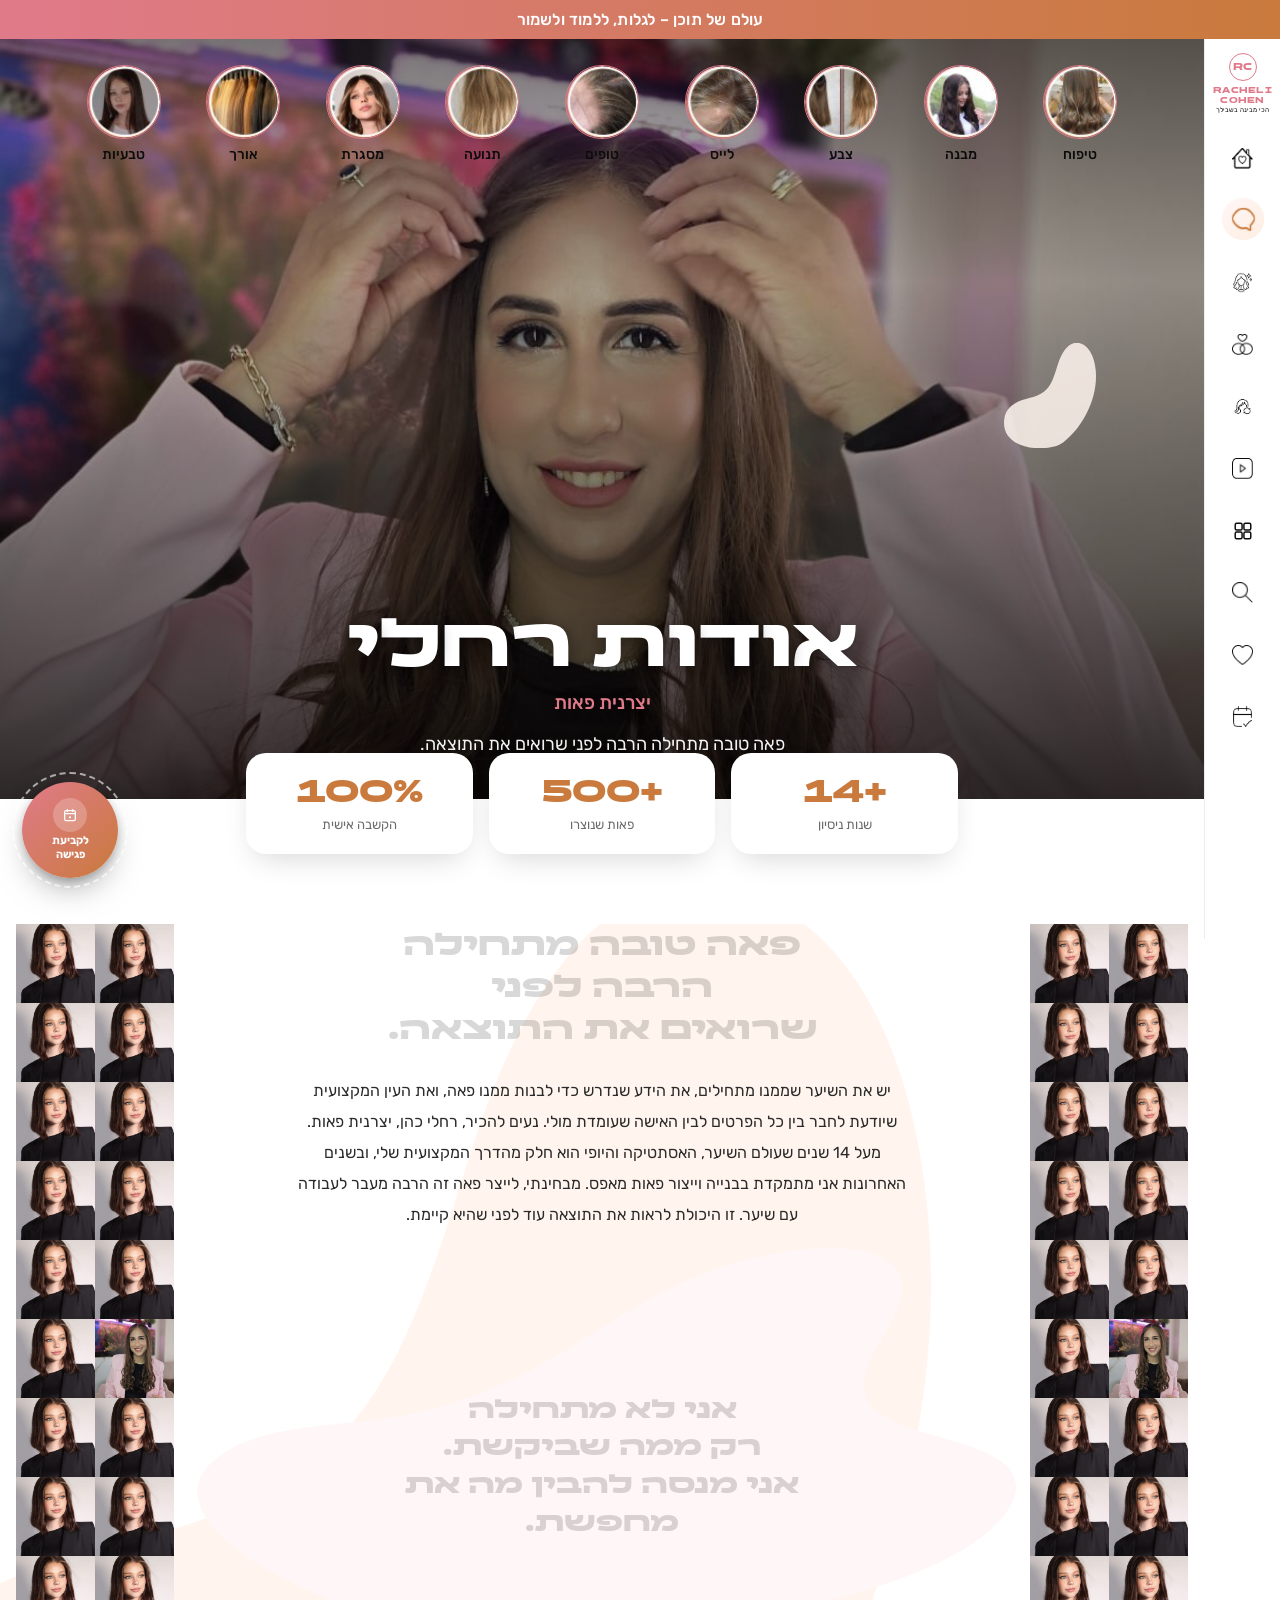
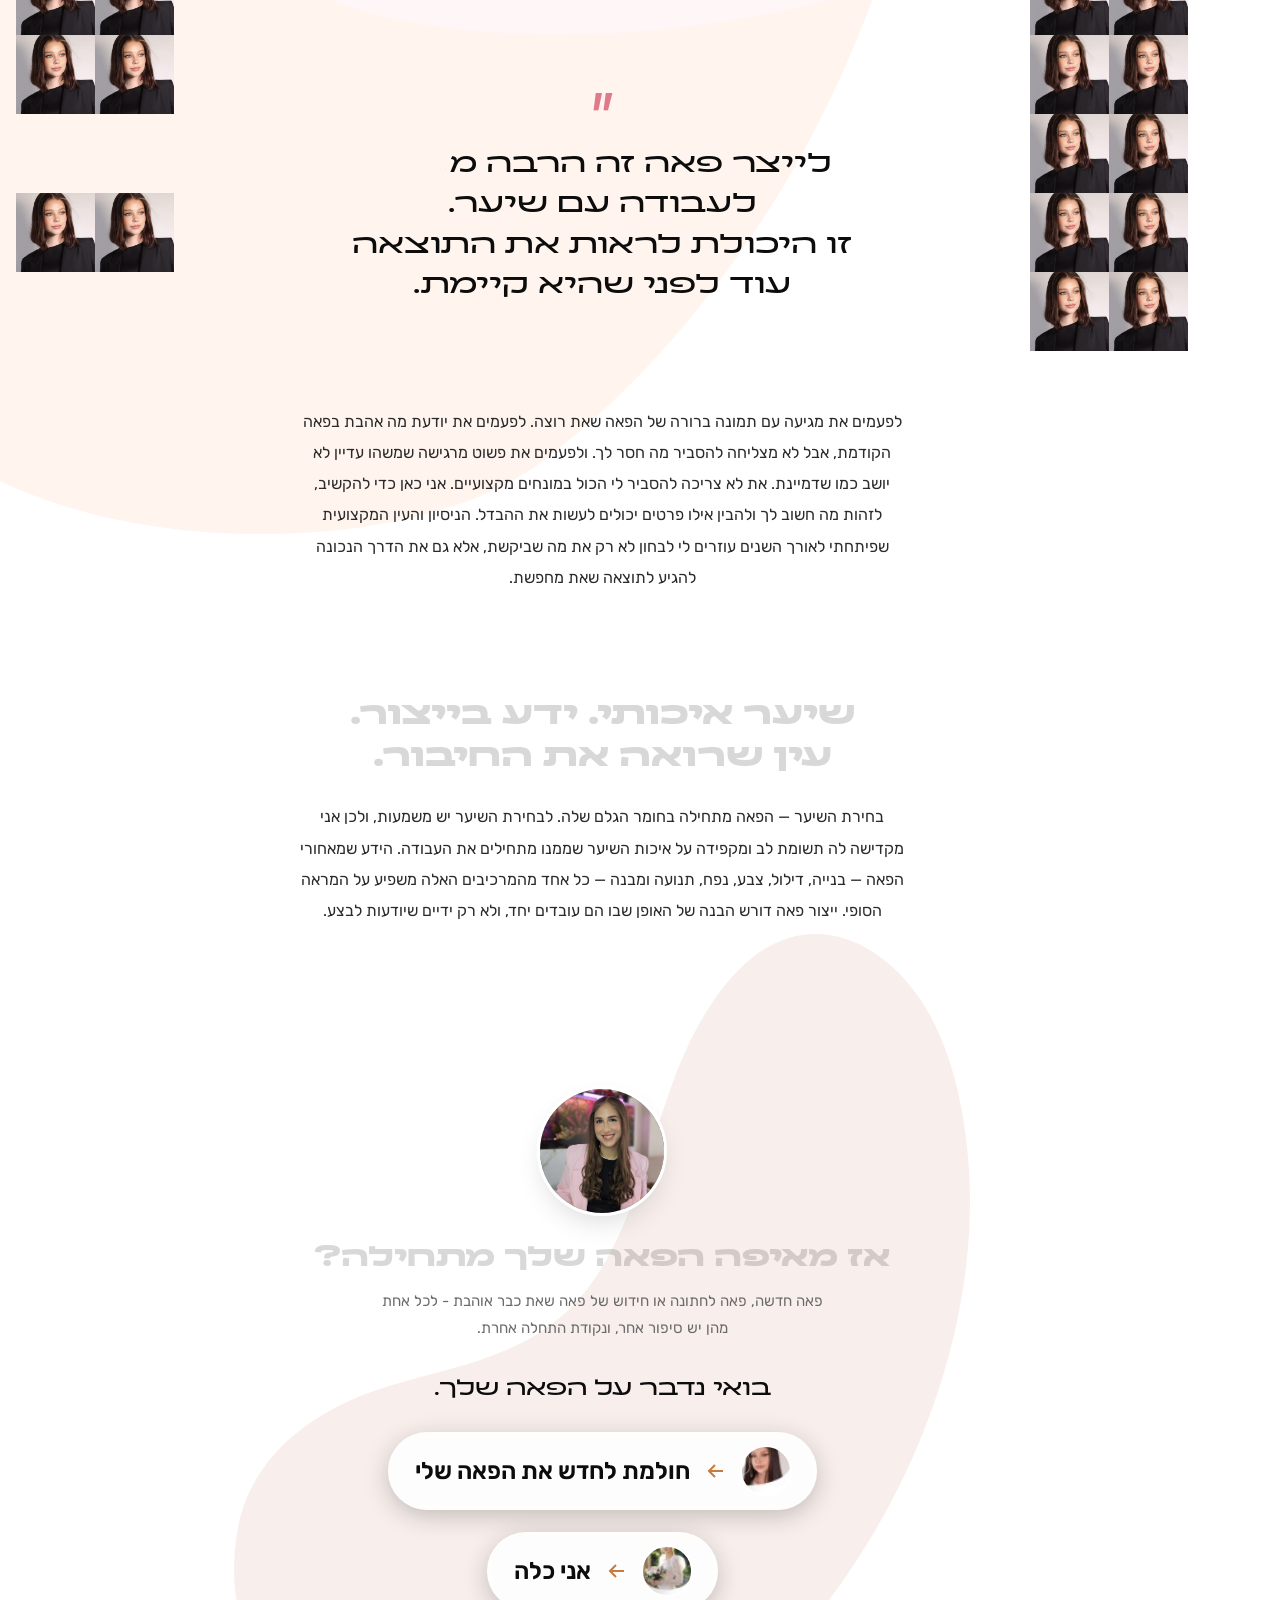
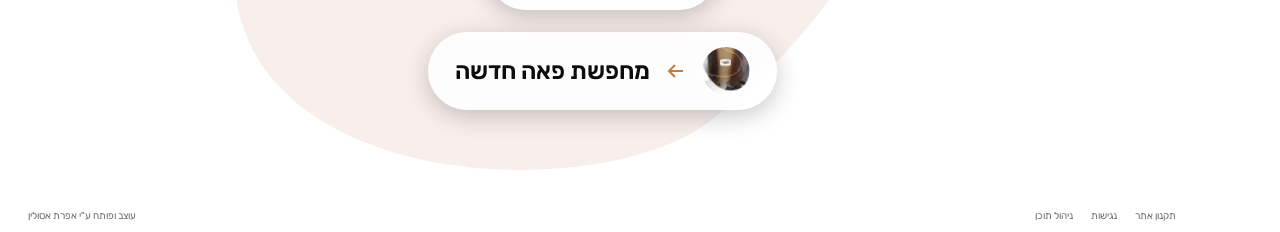
==== commit 69f3256f: "עמוד אודות - דיוק נוסף מול פיגמה: כתמים אורגניים צפים כאנימציה + תיקון חיתוך תמונת ההירו - מיקום תמו" ====
--- a/about.html
+++ b/about.html
@@ -22,6 +22,7 @@
       <main>
         <section class="about-hero">
           <div class="about-hero-bg" aria-hidden="true"></div>
+          <div class="about-blob-float about-blob-float--hero" aria-hidden="true"></div>
 
           <div class="topics-row">
             <div class="topic" data-topic="tipuach" role="button" tabindex="0" aria-label="צפייה בסטורי טיפוח"><div class="topic-ring"><div class="topic-ring-in"><img src="assets/home_topic_tipuach.jpg" alt="טיפוח" loading="lazy"></div></div><span>טיפוח</span></div>
@@ -56,6 +57,7 @@
         </div>
 
         <div class="about-feed">
+          <div class="about-blob-bg about-blob-bg--top" aria-hidden="true"></div>
           <div class="about-rail about-rail--left" data-speed="0.12" aria-hidden="true">
             <img src="assets/about_figma_wall.jpg" alt="" loading="lazy">
             <img src="assets/about_figma_wall.jpg" alt="" loading="lazy">
@@ -100,10 +102,12 @@
             </section>
 
             <div class="about-blob-wrap" data-reveal>
+              <span class="about-blob-wrap-bg" aria-hidden="true"></span>
               <h2 class="about-write">אני לא מתחילה רק ממה שביקשת.<br>אני מנסה להבין מה את מחפשת.</h2>
             </div>
 
             <blockquote class="about-quote" data-reveal>
+              <span class="about-blob-float about-blob-float--mid" aria-hidden="true"></span>
               <span class="about-quote-mark">”</span>
               לייצר פאה זה הרבה מעבר לעבודה עם שיער.<br>זו היכולת לראות את התוצאה עוד לפני שהיא קיימת.
             </blockquote>
@@ -161,7 +165,7 @@
         </div>
 
         <section class="about-finale" data-reveal>
-          <div class="deco-blob deco-blob--lg" aria-hidden="true" style="top:-10px;left:50%;transform:translateX(-50%);opacity:.7;"></div>
+          <div class="about-blob-bg about-blob-bg--bottom" aria-hidden="true"><div class="about-blob-bg--bottom-inner"></div></div>
           <div class="about-finale-photo"><img src="assets/about_figma_circle.jpg" alt="רחלי כהן"></div>
           <h2 class="about-write">אז מאיפה הפאה שלך מתחילה?</h2>
           <p>פאה חדשה, פאה לחתונה או חידוש של פאה שאת כבר אוהבת - לכל אחת מהן יש סיפור אחר, ונקודת התחלה אחרת.</p>
--- a/modals.css
+++ b/modals.css
@@ -200,44 +200,83 @@
 .story-progress { width: min(1100px,92%); height: 6px; background: #fff5ee; border-radius: 99px; margin: 40px auto 0; overflow: hidden; }
 .story-progress-bar { height: 100%; background: var(--gradient); border-radius: 99px; transition: width .3s ease; }
 
+/* כפתור "קבעי פגישה" - עיגול צף, קבוע בפינה שמאלית-תחתונה לאורך כל הגלילה בכל עמודי האתר */
 .side-cta {
-  position: fixed; top: 50%; left: 0;
-  transform: translateY(-50%);
+  position: fixed;
+  bottom: max(22px, calc(env(safe-area-inset-bottom, 0px) + 14px));
+  left: max(22px, calc(env(safe-area-inset-left, 0px) + 14px));
   z-index: 30;
 }
-/* כרית אייקון עגולה + תווית אופקית רחבה, צמודות לקצה המסך (שמאל) עם קצה ישר, והקצה הפנימי מעוגל לגמרי */
 .side-cta a {
-  display: flex; align-items: center; gap: 13px;
+  position: relative;
+  display: flex;
+  flex-direction: column;
+  align-items: center;
+  justify-content: center;
+  gap: 2px;
+  width: 96px; height: 96px;
+  border-radius: 50%;
   background: var(--gradient);
-  color: var(--white); font-weight: 700; font-size: 17px; white-space: nowrap;
-  padding: 16px 34px 16px 14px;
-  border-radius: 0 999px 999px 0;
   box-shadow: 0 16px 36px -14px rgba(0,0,0,.55), 0 3px 10px rgba(0,0,0,.2);
-  transition: transform .3s cubic-bezier(.22,.8,.3,1), box-shadow .3s ease, padding .3s ease;
+  transition: transform .3s cubic-bezier(.22,.8,.3,1), box-shadow .3s ease;
 }
 .side-cta a:hover,
 .side-cta a:focus-visible {
-  transform: translateX(4px);
+  transform: scale(1.07);
   box-shadow: 0 20px 44px -12px rgba(0,0,0,.6), 0 3px 10px rgba(0,0,0,.22);
-  padding-left: 40px;
+}
+/* מסגרת מקווקוות שמסתובבת סביב העיגול ברציפות */
+.side-cta-ring {
+  position: absolute;
+  inset: -10px;
+  border-radius: 50%;
+  border: 2px dashed rgba(255,255,255,.6);
+  pointer-events: none;
+  animation: side-cta-spin 9s linear infinite;
+}
+@keyframes side-cta-spin {
+  to { transform: rotate(360deg); }
 }
 .side-cta-icon {
   flex-shrink: 0;
-  width: 40px; height: 40px;
+  width: 34px; height: 34px;
   border-radius: 50%;
   background: rgba(255,255,255,.22);
   display: grid; place-items: center;
-}
-.side-cta-icon svg { width: 19px; height: 19px; fill: none; stroke: var(--white); stroke-width: 2; }
-.side-cta-label { padding-top: 1px; }
+  animation: side-cta-nudge 4.5s ease-in-out infinite;
+  transform-origin: 50% 55%;
+}
+.side-cta-icon svg { width: 16px; height: 16px; fill: none; stroke: var(--white); stroke-width: 2; }
+/* "נדנוד" עדין ומחזורי לאייקון הלוח - תנועה קצרה וחוזרת, לא סיבוב רציף */
+@keyframes side-cta-nudge {
+  0%, 58%, 100% { transform: rotate(0deg) scale(1); }
+  64% { transform: rotate(-12deg) scale(1.06); }
+  71% { transform: rotate(9deg) scale(1.06); }
+  78% { transform: rotate(-5deg) scale(1.02); }
+  85% { transform: rotate(0deg) scale(1); }
+}
+.side-cta-label {
+  color: var(--white);
+  font-weight: 700;
+  font-size: 11px;
+  line-height: 1.25;
+  text-align: center;
+  white-space: pre-line;
+}
+@media (prefers-reduced-motion: reduce) {
+  .side-cta-ring, .side-cta-icon { animation: none; }
+}
 
 @media (max-width: 860px) {
   .story-card { width: 160px; }
   .story-card img { height: 230px; }
   .story-card.active { width: 230px; }
   .story-card.active img { height: 330px; }
-  .side-cta { position: static; transform: none; width: 100%; margin: 24px 0; }
-  .side-cta a { width: 100%; justify-content: center; border-radius: var(--radius-pill); padding: 15px 20px; }
+  .side-cta a { width: 84px; height: 84px; }
+  .side-cta-icon { width: 30px; height: 30px; }
+  .side-cta-icon svg { width: 14px; height: 14px; }
+  .side-cta-label { font-size: 10px; }
+  .side-cta-ring { inset: -9px; }
 }
 
 /* ========================================================================
--- a/about.css
+++ b/about.css
@@ -12,7 +12,8 @@
 }
 .about-hero-bg {
   position: absolute; inset: 0;
-  background: url("assets/about_figma_hero.jpg") no-repeat center 22% / cover;
+  /* מיקום אנכי מדויק לפי יחס החיתוך בפיגמה - כך שכל הפנים נראות במרכז, בלי חיתוך בסנטר/בפה */
+  background: url("assets/about_figma_hero.jpg") no-repeat center 35% / cover;
 }
 .about-hero-bg::after {
   content: "";
@@ -87,6 +88,7 @@
    בדיוק כמו ברצועות ה-Rectangle החוזרות בעיצוב המקורי בפיגמה ---------- */
 .about-feed {
   position: relative;
+  z-index: 0;
   max-width: 1280px;
   margin: 70px auto 0;
   padding: 0 16px;
@@ -145,21 +147,82 @@
 }
 
 /* ---------- בלון הטקסט האורגני - מופיע פעם אחת, "צף" מעל קיר התמונות ---------- */
+/* בלון הטקסט - כתם אורגני אמיתי מהפיגמה (לא כרטיס לבן), מרחף עדינות ברקע מאחורי הכותרת */
 .about-blob-wrap {
   position: relative;
   z-index: 2;
   max-width: 560px;
   margin: 0 auto 100px;
-  padding: 44px 36px;
-  text-align: center;
-  background: var(--white);
-  box-shadow: var(--shadow-card);
-  border-radius: 46% 54% 62% 38% / 48% 42% 58% 52%;
+  padding: 60px 36px;
+  text-align: center;
+}
+.about-blob-wrap-bg {
+  position: absolute;
+  inset: -15% -22%;
+  background: url("assets/about_figma_blob_callout.svg") no-repeat center / 100% 100%;
+  transform: rotate(-11deg);
+  z-index: -1;
+  pointer-events: none;
+  animation: about-blob-sway 11s ease-in-out infinite;
 }
 .about-blob-wrap h2 {
   font-size: clamp(21px, 2.8vw, 27px);
   line-height: 1.4;
   text-wrap: balance;
+}
+
+/* ---------- כתמים אורגניים צפים מהפיגמה - "דברים שעפים באוויר" ---------- */
+.about-blob-bg {
+  position: absolute;
+  pointer-events: none;
+  mix-blend-mode: multiply;
+  z-index: -1;
+}
+.about-blob-bg--top {
+  top: -40px; left: -14%;
+  width: min(1100px, 110%);
+  aspect-ratio: 1455 / 1652.93;
+  background: url("assets/about_figma_blob_top.svg") no-repeat center / contain;
+  animation: about-blob-sway 16s ease-in-out infinite;
+}
+/* עוטף נייח למרכוז אופקי; האנימציה עצמה יושבת על ילד פנימי, כדי לא להתנגש עם translateX */
+.about-blob-bg--bottom {
+  bottom: -60px; left: 50%;
+  width: min(980px, 115%);
+  aspect-ratio: 1302.66 / 1479.87;
+  transform: translateX(-50%);
+}
+.about-blob-bg--bottom-inner {
+  position: absolute; inset: 0;
+  background: url("assets/about_figma_blob_bottom.svg") no-repeat center / contain;
+  pointer-events: none;
+  mix-blend-mode: multiply;
+  animation: about-blob-sway 18s ease-in-out infinite reverse;
+}
+.about-blob-float {
+  position: absolute;
+  width: 92px;
+  aspect-ratio: 157.343 / 178.747;
+  background: url("assets/about_figma_blob_float.svg") no-repeat center / contain;
+  pointer-events: none;
+  z-index: 3;
+  animation: about-blob-drift 6.5s ease-in-out infinite;
+}
+.about-blob-float--hero { top: 40%; right: 9%; opacity: .85; }
+.about-blob-float--mid { top: -10px; left: 8%; animation-duration: 7.6s; animation-delay: -2.4s; }
+
+@keyframes about-blob-drift {
+  0%, 100% { transform: translateY(0) rotate(0deg); }
+  50% { transform: translateY(-16px) rotate(6deg); }
+}
+@keyframes about-blob-sway {
+  0%, 100% { transform: translateY(0) rotate(-11deg); }
+  50% { transform: translateY(-10px) rotate(-8deg); }
+}
+@media (prefers-reduced-motion: reduce) {
+  .about-blob-float, .about-blob-bg--top, .about-blob-bg--bottom-inner, .about-blob-wrap-bg {
+    animation: none;
+  }
 }
 
 /* ---------- אפקט "כתיבה בגלילה" לכותרות ---------- */
@@ -176,6 +239,7 @@
 /* ---------- ציטוט ---------- */
 .about-quote {
   position: relative;
+  overflow: visible;
   z-index: 2;
   max-width: 560px;
   margin: 0 auto 100px;
@@ -215,6 +279,7 @@
 /* ---------- רצועת סיום - פורטרט עגול + "לאיזה מסע תרצי להצטרף" ---------- */
 .about-finale {
   position: relative;
+  z-index: 0;
   max-width: 640px;
   margin: 0 auto 90px;
   padding: 60px 24px 0;
@@ -257,5 +322,7 @@
 @media (max-width: 760px) {
   .about-stats { margin-top: -36px; gap: 10px; padding: 0 16px; }
   .about-stat { padding: 16px 8px; }
-  .about-blob-wrap { padding: 34px 24px; margin: 0 16px 70px; border-radius: 32px; }
-}
+  .about-blob-wrap { padding: 44px 20px; margin: 0 16px 70px; }
+  .about-blob-float { width: 64px; }
+  .about-blob-bg--top, .about-blob-bg--bottom { display: none; }
+}
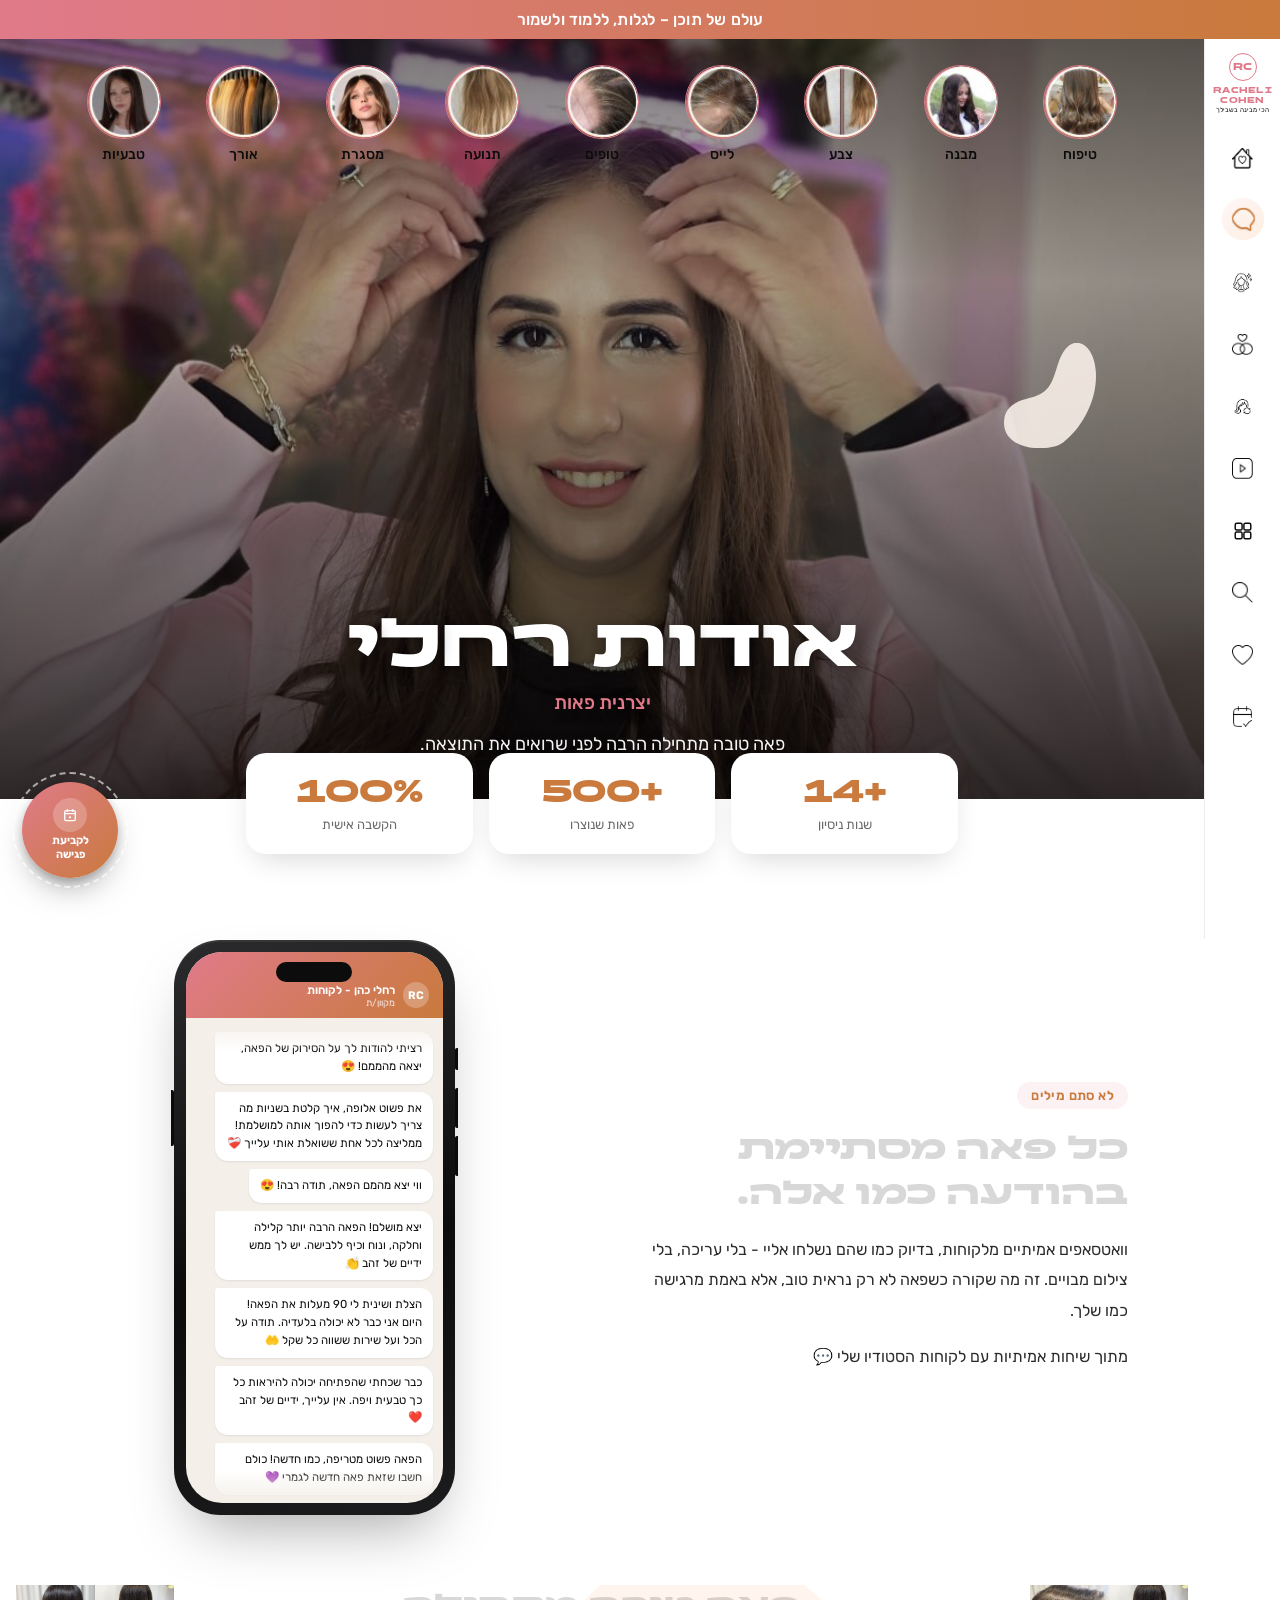
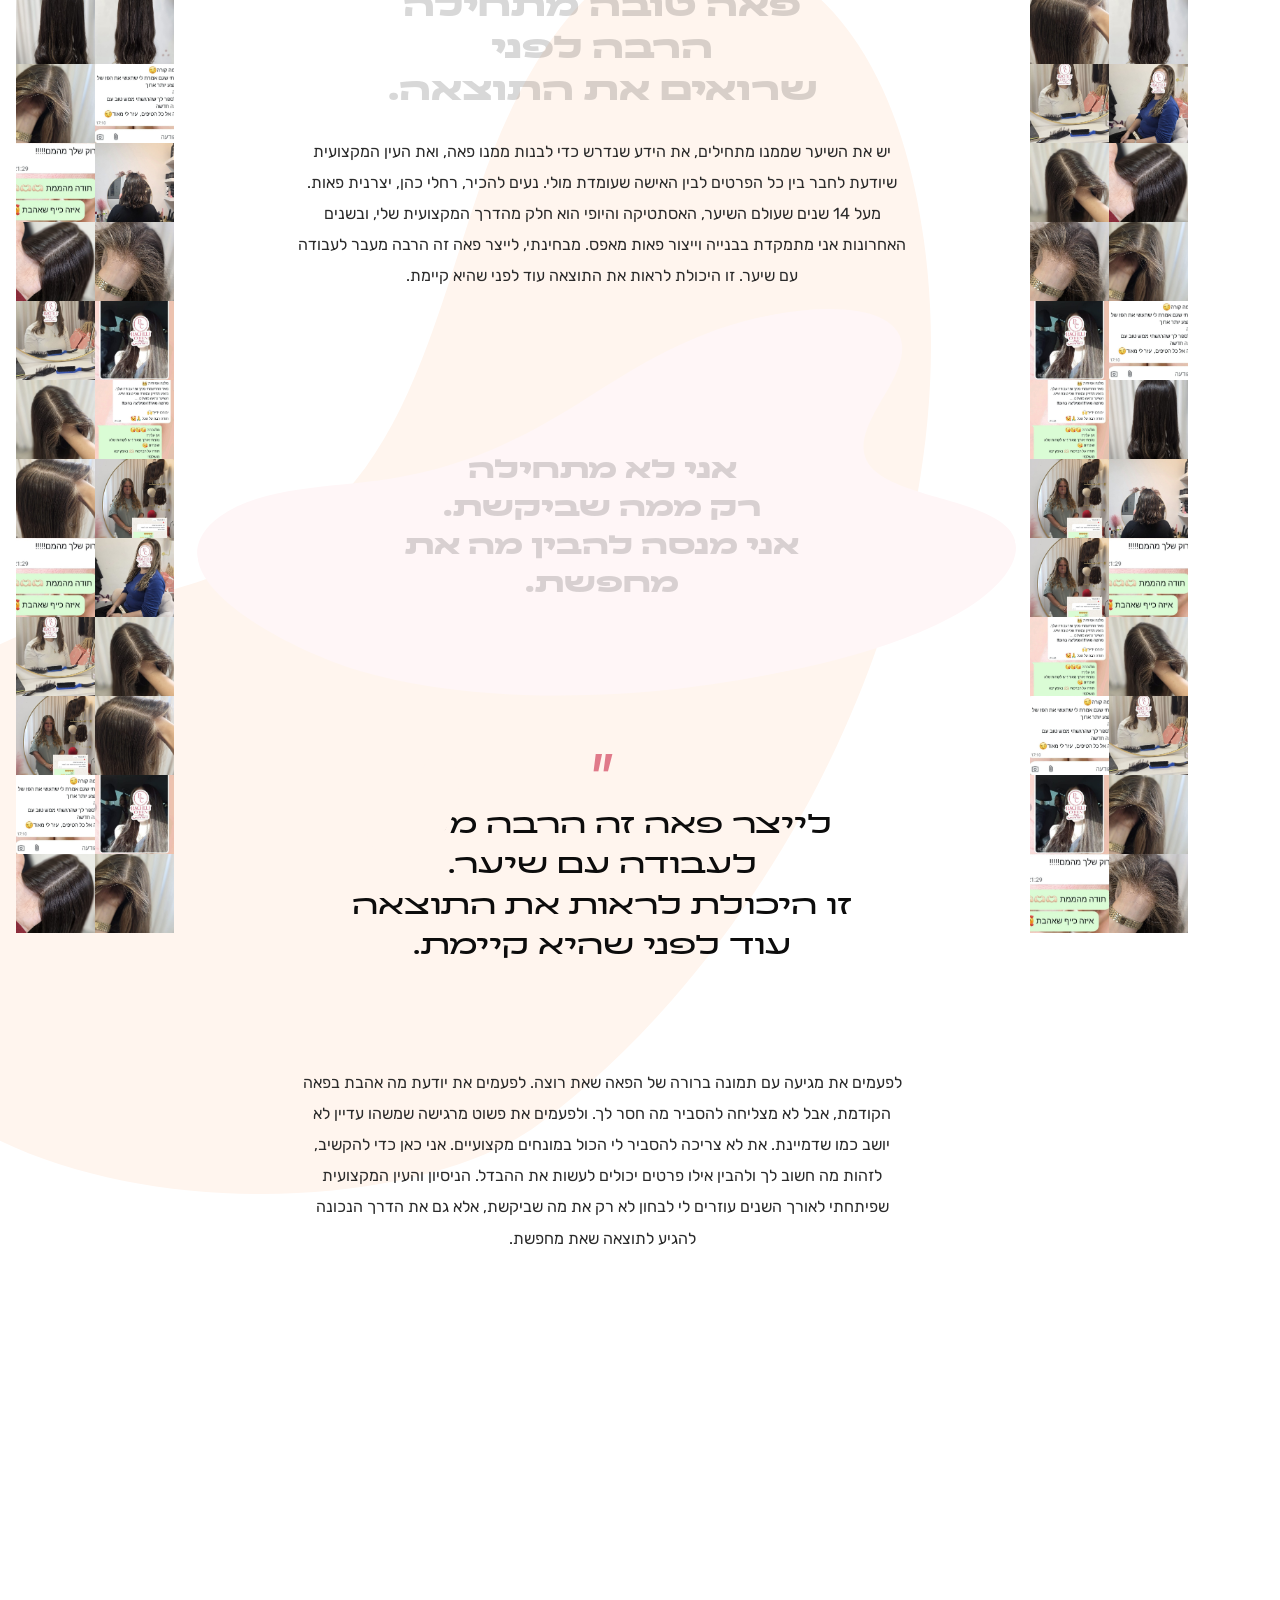
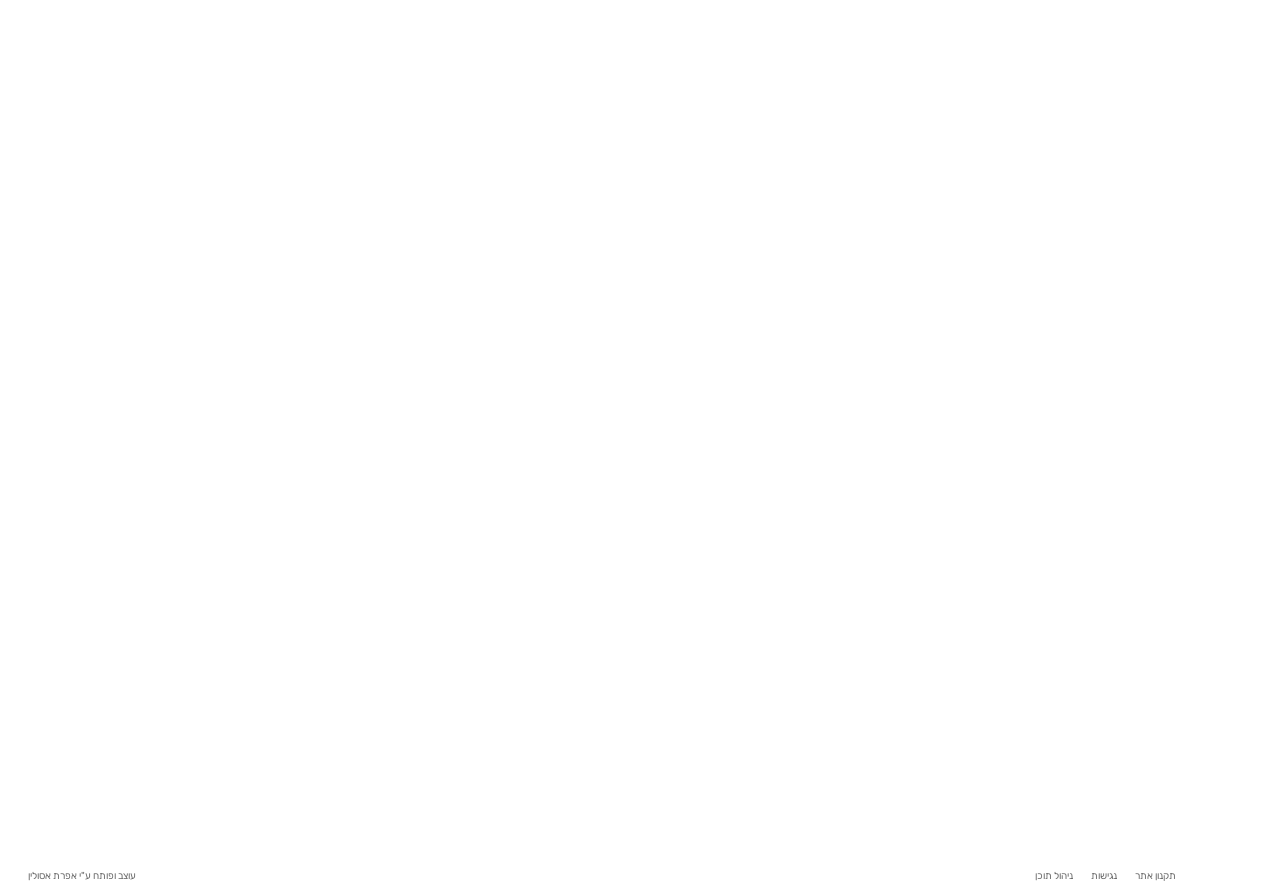
==== commit 7b3cf12a: "הוספת בלוק המלצות וואטסאפ עם מוק-אפ אייפון גולל אוטומטית בעמוד אודות, והחלפת תמונות הרקע החוזרות ב"ק" ====
--- a/about.html
+++ b/about.html
@@ -49,42 +49,101 @@
           <div class="about-stat"><strong>100%</strong><span>הקשבה אישית</span></div>
         </div>
 
+        <section class="about-testimonials" data-reveal>
+          <div class="about-testimonials-text">
+            <span class="about-testimonials-kicker">לא סתם מילים</span>
+            <h2 class="about-write">כל פאה מסתיימת<br>בהודעה כמו אלה.</h2>
+            <p>
+              וואטסאפים אמיתיים מלקוחות, בדיוק כמו שהם נשלחו אליי - בלי עריכה, בלי צילום מבויים.
+              זה מה שקורה כשפאה לא רק נראית טוב, אלא באמת מרגישה כמו שלך.
+            </p>
+            <p class="about-testimonials-note">מתוך שיחות אמיתיות עם לקוחות הסטודיו שלי 💬</p>
+          </div>
+
+          <div class="about-phone" aria-hidden="true">
+            <div class="about-phone-frame">
+              <span class="about-phone-btn about-phone-btn--mute"></span>
+              <span class="about-phone-btn about-phone-btn--vol1"></span>
+              <span class="about-phone-btn about-phone-btn--vol2"></span>
+              <span class="about-phone-btn about-phone-btn--power"></span>
+              <div class="about-phone-screen">
+                <div class="about-phone-island"></div>
+                <div class="about-phone-header">
+                  <span class="about-phone-header-avatar">RC</span>
+                  <span class="about-phone-header-text">
+                    <strong>רחלי כהן - לקוחות</strong>
+                    <small>מקוון/ת</small>
+                  </span>
+                </div>
+                <div class="about-phone-scroll">
+                  <div class="about-phone-track">
+                    <ul class="about-phone-bubbles">
+                      <li>רציתי להודות לך על הסירוק של הפאה, יצאה מהממם! 😍</li>
+                      <li>את פשוט אלופה, איך קלטת בשניות מה צריך לעשות כדי להפוך אותה למושלמת! ממליצה לכל אחת ששואלת אותי עלייך ❤️‍🩹</li>
+                      <li>ווי יצא מהמם הפאה, תודה רבה! 😍</li>
+                      <li>יצא מושלם! הפאה הרבה יותר קלילה וחלקה, ונוח וכיף ללבישה. יש לך ממש ידיים של זהב 👏</li>
+                      <li>הצלת ושינית לי 90 מעלות את הפאה! היום אני כבר לא יכולה בלעדיה. תודה על הכל ועל שירות ששווה כל שקל 🤲</li>
+                      <li>כבר שכחתי שהפתיחה יכולה להיראות כל כך טבעית ויפה. אין עלייך, ידיים של זהב ❤️</li>
+                      <li>הפאה פשוט מטריפה, כמו חדשה! כולם חשבו שזאת פאה חדשה לגמרי 💜</li>
+                      <li>הייתי עפה על זה שזה מעשה ידייך - שלמות אמיתית, עוד לא נרגעתי ממנה! 😍</li>
+                      <li>הרגשתי ממש טוב עם הפאה החדשה. תודה על כל הטיפים, עזרו לי המון 😏</li>
+                      <li>את מדהימה ומיוחדת, מלכה אמיתית 👑 ביצוע מדויק ובצורה הכי טובה שיש. ממליצה בחום!</li>
+                      <li>תקשיבי, הסירוק שלך מהמם!!! 🙏</li>
+                    </ul>
+                    <ul class="about-phone-bubbles" aria-hidden="true">
+                      <li>רציתי להודות לך על הסירוק של הפאה, יצאה מהממם! 😍</li>
+                      <li>את פשוט אלופה, איך קלטת בשניות מה צריך לעשות כדי להפוך אותה למושלמת! ממליצה לכל אחת ששואלת אותי עלייך ❤️‍🩹</li>
+                      <li>ווי יצא מהמם הפאה, תודה רבה! 😍</li>
+                      <li>יצא מושלם! הפאה הרבה יותר קלילה וחלקה, ונוח וכיף ללבישה. יש לך ממש ידיים של זהב 👏</li>
+                      <li>הצלת ושינית לי 90 מעלות את הפאה! היום אני כבר לא יכולה בלעדיה. תודה על הכל ועל שירות ששווה כל שקל 🤲</li>
+                      <li>כבר שכחתי שהפתיחה יכולה להיראות כל כך טבעית ויפה. אין עלייך, ידיים של זהב ❤️</li>
+                      <li>הפאה פשוט מטריפה, כמו חדשה! כולם חשבו שזאת פאה חדשה לגמרי 💜</li>
+                      <li>הייתי עפה על זה שזה מעשה ידייך - שלמות אמיתית, עוד לא נרגעתי ממנה! 😍</li>
+                      <li>הרגשתי ממש טוב עם הפאה החדשה. תודה על כל הטיפים, עזרו לי המון 😏</li>
+                      <li>את מדהימה ומיוחדת, מלכה אמיתית 👑 ביצוע מדויק ובצורה הכי טובה שיש. ממליצה בחום!</li>
+                      <li>תקשיבי, הסירוק שלך מהמם!!! 🙏</li>
+                    </ul>
+                  </div>
+                </div>
+              </div>
+            </div>
+          </div>
+        </section>
+
         <div class="about-mobile-strip" aria-hidden="true">
-          <img src="assets/about_figma_wall.jpg" alt="" loading="lazy">
+          <img src="assets/about_customer_07.jpg" alt="לקוחה מרוצה של רחלי כהן" loading="lazy">
           <img src="assets/about_figma_portrait.jpg" alt="רחלי כהן" loading="lazy">
-          <img src="assets/about_figma_wall.jpg" alt="" loading="lazy">
-          <img src="assets/about_figma_wall.jpg" alt="" loading="lazy">
+          <img src="assets/about_customer_11.jpg" alt="לקוחה מרוצה של רחלי כהן" loading="lazy">
+          <img src="assets/about_customer_03.jpg" alt="לקוחה מרוצה של רחלי כהן" loading="lazy">
         </div>
 
         <div class="about-feed">
           <div class="about-blob-bg about-blob-bg--top" aria-hidden="true"></div>
           <div class="about-rail about-rail--left" data-speed="0.12" aria-hidden="true">
-            <img src="assets/about_figma_wall.jpg" alt="" loading="lazy">
-            <img src="assets/about_figma_wall.jpg" alt="" loading="lazy">
-            <img src="assets/about_figma_wall.jpg" alt="" loading="lazy">
-            <img src="assets/about_figma_wall.jpg" alt="" loading="lazy">
-            <img src="assets/about_figma_wall.jpg" alt="" loading="lazy">
-            <img src="assets/about_figma_wall.jpg" alt="" loading="lazy">
-            <img src="assets/about_figma_wall.jpg" alt="" loading="lazy">
-            <img src="assets/about_figma_wall.jpg" alt="" loading="lazy">
-            <img src="assets/about_figma_wall.jpg" alt="" loading="lazy">
-            <img src="assets/about_figma_wall.jpg" alt="" loading="lazy">
-            <img src="assets/about_figma_portrait.jpg" alt="רחלי כהן" loading="lazy">
-            <img src="assets/about_figma_wall.jpg" alt="" loading="lazy">
-            <img src="assets/about_figma_wall.jpg" alt="" loading="lazy">
-            <img src="assets/about_figma_wall.jpg" alt="" loading="lazy">
-            <img src="assets/about_figma_wall.jpg" alt="" loading="lazy">
-            <img src="assets/about_figma_wall.jpg" alt="" loading="lazy">
-            <img src="assets/about_figma_wall.jpg" alt="" loading="lazy">
-            <img src="assets/about_figma_wall.jpg" alt="" loading="lazy">
-            <img src="assets/about_figma_wall.jpg" alt="" loading="lazy">
-            <img src="assets/about_figma_wall.jpg" alt="" loading="lazy">
-            <img src="assets/about_figma_wall.jpg" alt="" loading="lazy">
-            <img src="assets/about_figma_wall.jpg" alt="" loading="lazy">
-            <img src="assets/about_figma_wall.jpg" alt="" loading="lazy">
-            <img src="assets/about_figma_wall.jpg" alt="" loading="lazy">
-            <img src="assets/about_figma_wall.jpg" alt="" loading="lazy">
-            <img src="assets/about_figma_wall.jpg" alt="" loading="lazy">
+            <img src="assets/about_customer_14.jpg" alt="לקוחה מרוצה של רחלי כהן" loading="lazy">
+            <img src="assets/about_customer_10.jpg" alt="לקוחה מרוצה של רחלי כהן" loading="lazy">
+            <img src="assets/about_customer_08.jpg" alt="לקוחה מרוצה של רחלי כהן" loading="lazy">
+            <img src="assets/about_customer_11.jpg" alt="לקוחה מרוצה של רחלי כהן" loading="lazy">
+            <img src="assets/about_customer_13.jpg" alt="לקוחה מרוצה של רחלי כהן" loading="lazy">
+            <img src="assets/about_customer_05.jpg" alt="לקוחה מרוצה של רחלי כהן" loading="lazy">
+            <img src="assets/about_customer_09.jpg" alt="לקוחה מרוצה של רחלי כהן" loading="lazy">
+            <img src="assets/about_customer_12.jpg" alt="לקוחה מרוצה של רחלי כהן" loading="lazy">
+            <img src="assets/about_customer_02.jpg" alt="לקוחה מרוצה של רחלי כהן" loading="lazy">
+            <img src="assets/about_customer_01.jpg" alt="לקוחה מרוצה של רחלי כהן" loading="lazy">
+            <img src="assets/about_customer_15.jpg" alt="לקוחה מרוצה של רחלי כהן" loading="lazy">
+            <img src="assets/about_customer_03.jpg" alt="לקוחה מרוצה של רחלי כהן" loading="lazy">
+            <img src="assets/about_customer_07.jpg" alt="לקוחה מרוצה של רחלי כהן" loading="lazy">
+            <img src="assets/about_customer_06.jpg" alt="לקוחה מרוצה של רחלי כהן" loading="lazy">
+            <img src="assets/about_customer_04.jpg" alt="לקוחה מרוצה של רחלי כהן" loading="lazy">
+            <img src="assets/about_customer_06.jpg" alt="לקוחה מרוצה של רחלי כהן" loading="lazy">
+            <img src="assets/about_customer_05.jpg" alt="לקוחה מרוצה של רחלי כהן" loading="lazy">
+            <img src="assets/about_customer_03.jpg" alt="לקוחה מרוצה של רחלי כהן" loading="lazy">
+            <img src="assets/about_customer_11.jpg" alt="לקוחה מרוצה של רחלי כהן" loading="lazy">
+            <img src="assets/about_customer_02.jpg" alt="לקוחה מרוצה של רחלי כהן" loading="lazy">
+            <img src="assets/about_customer_09.jpg" alt="לקוחה מרוצה של רחלי כהן" loading="lazy">
+            <img src="assets/about_customer_01.jpg" alt="לקוחה מרוצה של רחלי כהן" loading="lazy">
+            <img src="assets/about_customer_12.jpg" alt="לקוחה מרוצה של רחלי כהן" loading="lazy">
+            <img src="assets/about_customer_04.jpg" alt="לקוחה מרוצה של רחלי כהן" loading="lazy">
           </div>
 
           <div class="about-copy">
@@ -137,30 +196,30 @@
           </div>
 
           <div class="about-rail about-rail--right" data-speed="0.2" aria-hidden="true">
-            <img src="assets/about_figma_wall.jpg" alt="" loading="lazy">
-            <img src="assets/about_figma_wall.jpg" alt="" loading="lazy">
-            <img src="assets/about_figma_wall.jpg" alt="" loading="lazy">
-            <img src="assets/about_figma_wall.jpg" alt="" loading="lazy">
-            <img src="assets/about_figma_wall.jpg" alt="" loading="lazy">
-            <img src="assets/about_figma_wall.jpg" alt="" loading="lazy">
-            <img src="assets/about_figma_wall.jpg" alt="" loading="lazy">
-            <img src="assets/about_figma_wall.jpg" alt="" loading="lazy">
-            <img src="assets/about_figma_wall.jpg" alt="" loading="lazy">
-            <img src="assets/about_figma_wall.jpg" alt="" loading="lazy">
-            <img src="assets/about_figma_portrait.jpg" alt="רחלי כהן" loading="lazy">
-            <img src="assets/about_figma_wall.jpg" alt="" loading="lazy">
-            <img src="assets/about_figma_wall.jpg" alt="" loading="lazy">
-            <img src="assets/about_figma_wall.jpg" alt="" loading="lazy">
-            <img src="assets/about_figma_wall.jpg" alt="" loading="lazy">
-            <img src="assets/about_figma_wall.jpg" alt="" loading="lazy">
-            <img src="assets/about_figma_wall.jpg" alt="" loading="lazy">
-            <img src="assets/about_figma_wall.jpg" alt="" loading="lazy">
-            <img src="assets/about_figma_wall.jpg" alt="" loading="lazy">
-            <img src="assets/about_figma_wall.jpg" alt="" loading="lazy">
-            <img src="assets/about_figma_wall.jpg" alt="" loading="lazy">
-            <img src="assets/about_figma_wall.jpg" alt="" loading="lazy">
-            <img src="assets/about_figma_wall.jpg" alt="" loading="lazy">
-            <img src="assets/about_figma_wall.jpg" alt="" loading="lazy">
+            <img src="assets/about_customer_14.jpg" alt="לקוחה מרוצה של רחלי כהן" loading="lazy">
+            <img src="assets/about_customer_15.jpg" alt="לקוחה מרוצה של רחלי כהן" loading="lazy">
+            <img src="assets/about_customer_02.jpg" alt="לקוחה מרוצה של רחלי כהן" loading="lazy">
+            <img src="assets/about_customer_09.jpg" alt="לקוחה מרוצה של רחלי כהן" loading="lazy">
+            <img src="assets/about_customer_07.jpg" alt="לקוחה מרוצה של רחלי כהן" loading="lazy">
+            <img src="assets/about_customer_04.jpg" alt="לקוחה מרוצה של רחלי כהן" loading="lazy">
+            <img src="assets/about_customer_12.jpg" alt="לקוחה מרוצה של רחלי כהן" loading="lazy">
+            <img src="assets/about_customer_13.jpg" alt="לקוחה מרוצה של רחלי כהן" loading="lazy">
+            <img src="assets/about_customer_01.jpg" alt="לקוחה מרוצה של רחלי כהן" loading="lazy">
+            <img src="assets/about_customer_11.jpg" alt="לקוחה מרוצה של רחלי כהן" loading="lazy">
+            <img src="assets/about_customer_03.jpg" alt="לקוחה מרוצה של רחלי כהן" loading="lazy">
+            <img src="assets/about_customer_05.jpg" alt="לקוחה מרוצה של רחלי כהן" loading="lazy">
+            <img src="assets/about_customer_06.jpg" alt="לקוחה מרוצה של רחלי כהן" loading="lazy">
+            <img src="assets/about_customer_10.jpg" alt="לקוחה מרוצה של רחלי כהן" loading="lazy">
+            <img src="assets/about_customer_08.jpg" alt="לקוחה מרוצה של רחלי כהן" loading="lazy">
+            <img src="assets/about_customer_04.jpg" alt="לקוחה מרוצה של רחלי כהן" loading="lazy">
+            <img src="assets/about_customer_05.jpg" alt="לקוחה מרוצה של רחלי כהן" loading="lazy">
+            <img src="assets/about_customer_11.jpg" alt="לקוחה מרוצה של רחלי כהן" loading="lazy">
+            <img src="assets/about_customer_10.jpg" alt="לקוחה מרוצה של רחלי כהן" loading="lazy">
+            <img src="assets/about_customer_06.jpg" alt="לקוחה מרוצה של רחלי כהן" loading="lazy">
+            <img src="assets/about_customer_01.jpg" alt="לקוחה מרוצה של רחלי כהן" loading="lazy">
+            <img src="assets/about_customer_02.jpg" alt="לקוחה מרוצה של רחלי כהן" loading="lazy">
+            <img src="assets/about_customer_09.jpg" alt="לקוחה מרוצה של רחלי כהן" loading="lazy">
+            <img src="assets/about_customer_13.jpg" alt="לקוחה מרוצה של רחלי כהן" loading="lazy">
           </div>
         </div>
 
--- a/about.css
+++ b/about.css
@@ -82,6 +82,167 @@
   font-size: 13px;
   font-family: var(--font-ui);
   color: var(--gray-text);
+}
+
+/* ---------- "וואטסאפ מלקוחות" - טקסט מחולק לצד אחד, ולצד השני מוק-אפ אייפון עדכני
+   עם רשימת המלצות אמיתיות שגוללת אוטומטית (לולאה אינסופית בלי קפיצה) ---------- */
+.about-testimonials {
+  position: relative;
+  z-index: 1;
+  max-width: 1100px;
+  margin: 86px auto 0;
+  padding: 0 24px;
+  display: grid;
+  grid-template-columns: minmax(0, 1.05fr) minmax(260px, 0.95fr);
+  gap: 48px;
+  align-items: center;
+}
+.about-testimonials-text { text-align: start; }
+.about-testimonials-kicker {
+  display: inline-block;
+  font-family: var(--font-ui);
+  font-weight: 600;
+  font-size: 13px;
+  letter-spacing: .4px;
+  color: var(--rose-2);
+  background: rgba(224, 122, 138, .1);
+  padding: 6px 14px;
+  border-radius: var(--radius-pill);
+  margin-bottom: 18px;
+}
+.about-testimonials-text h2 {
+  font-size: clamp(24px, 3.2vw, 34px);
+  line-height: 1.32;
+  margin-bottom: 18px;
+  text-wrap: balance;
+}
+.about-testimonials-text p {
+  font-size: 16px;
+  line-height: 1.9;
+  color: #2b2b2b;
+  max-width: 480px;
+}
+.about-testimonials-note {
+  margin-top: 16px;
+  font-size: 14px;
+  color: var(--gray-text);
+}
+
+/* ---------- מוק-אפ אייפון ---------- */
+.about-phone {
+  justify-self: center;
+  width: clamp(230px, 22vw, 290px);
+}
+.about-phone-frame {
+  position: relative;
+  aspect-ratio: 290 / 592;
+  background: linear-gradient(165deg, #2b2b2d 0%, #0c0c0c 55%, #1c1c1e 100%);
+  border-radius: 46px;
+  padding: 12px;
+  box-shadow:
+    0 30px 60px -20px rgba(0, 0, 0, .35),
+    0 2px 0 rgba(255, 255, 255, .06) inset;
+}
+.about-phone-btn {
+  position: absolute;
+  background: #0c0c0c;
+  z-index: -1;
+}
+.about-phone-btn--mute { inset-inline-start: -3px; top: 108px; width: 3px; height: 22px; border-radius: 2px 0 0 2px; }
+.about-phone-btn--vol1 { inset-inline-start: -3px; top: 148px; width: 3px; height: 40px; border-radius: 2px 0 0 2px; }
+.about-phone-btn--vol2 { inset-inline-start: -3px; top: 196px; width: 3px; height: 40px; border-radius: 2px 0 0 2px; }
+.about-phone-btn--power { inset-inline-end: -3px; top: 150px; width: 3px; height: 56px; border-radius: 0 2px 2px 0; }
+.about-phone-screen {
+  position: relative;
+  height: 100%;
+  width: 100%;
+  background: #f4efe9;
+  border-radius: 36px;
+  overflow: hidden;
+  display: flex;
+  flex-direction: column;
+}
+.about-phone-island {
+  position: absolute;
+  top: 10px; left: 50%;
+  transform: translateX(-50%);
+  width: 76px; height: 20px;
+  background: #0c0c0c;
+  border-radius: 999px;
+  z-index: 3;
+}
+.about-phone-header {
+  position: relative;
+  z-index: 2;
+  flex: 0 0 auto;
+  display: flex;
+  align-items: center;
+  gap: 8px;
+  padding: 30px 14px 10px;
+  background: var(--gradient);
+  color: var(--white);
+}
+.about-phone-header-avatar {
+  width: 26px; height: 26px;
+  border-radius: 50%;
+  background: rgba(255, 255, 255, .25);
+  display: grid;
+  place-items: center;
+  font-family: var(--font-ui);
+  font-weight: 700;
+  font-size: 11px;
+  flex: none;
+}
+.about-phone-header-text { display: flex; flex-direction: column; min-width: 0; }
+.about-phone-header-text strong { font-size: 11.5px; font-family: var(--font-ui); font-weight: 600; }
+.about-phone-header-text small { font-size: 9.5px; opacity: .85; }
+.about-phone-scroll {
+  position: relative;
+  flex: 1 1 auto;
+  overflow: hidden;
+  -webkit-mask-image: linear-gradient(180deg, transparent 0, #000 7%, #000 93%, transparent 100%);
+  mask-image: linear-gradient(180deg, transparent 0, #000 7%, #000 93%, transparent 100%);
+}
+.about-phone-track {
+  display: flex;
+  flex-direction: column;
+  animation: about-phone-scroll 34s linear infinite;
+}
+.about-phone-scroll:hover .about-phone-track { animation-play-state: paused; }
+.about-phone-bubbles {
+  list-style: none;
+  margin: 0;
+  padding: 14px 10px;
+  display: flex;
+  flex-direction: column;
+  gap: 8px;
+}
+.about-phone-bubbles li {
+  background: var(--white);
+  color: var(--black);
+  font-family: var(--font-ui);
+  font-size: 11.5px;
+  line-height: 1.55;
+  padding: 8px 11px;
+  border-radius: 13px;
+  border-start-end-radius: 3px;
+  box-shadow: 0 1px 2px rgba(0, 0, 0, .08);
+  max-width: 92%;
+  align-self: flex-start;
+}
+@keyframes about-phone-scroll {
+  from { transform: translateY(0); }
+  to { transform: translateY(-50%); }
+}
+@media (prefers-reduced-motion: reduce) {
+  .about-phone-track { animation: none; }
+}
+
+@media (max-width: 900px) {
+  .about-testimonials { grid-template-columns: 1fr; justify-items: center; text-align: center; margin-top: 56px; gap: 34px; }
+  .about-testimonials-text { text-align: center; }
+  .about-testimonials-text p { margin-inline: auto; }
+  .about-phone { order: -1; }
 }
 
 /* ---------- "קיר התמונות" - שתי עמודות תמונות צפופות משני צידי הטקסט,
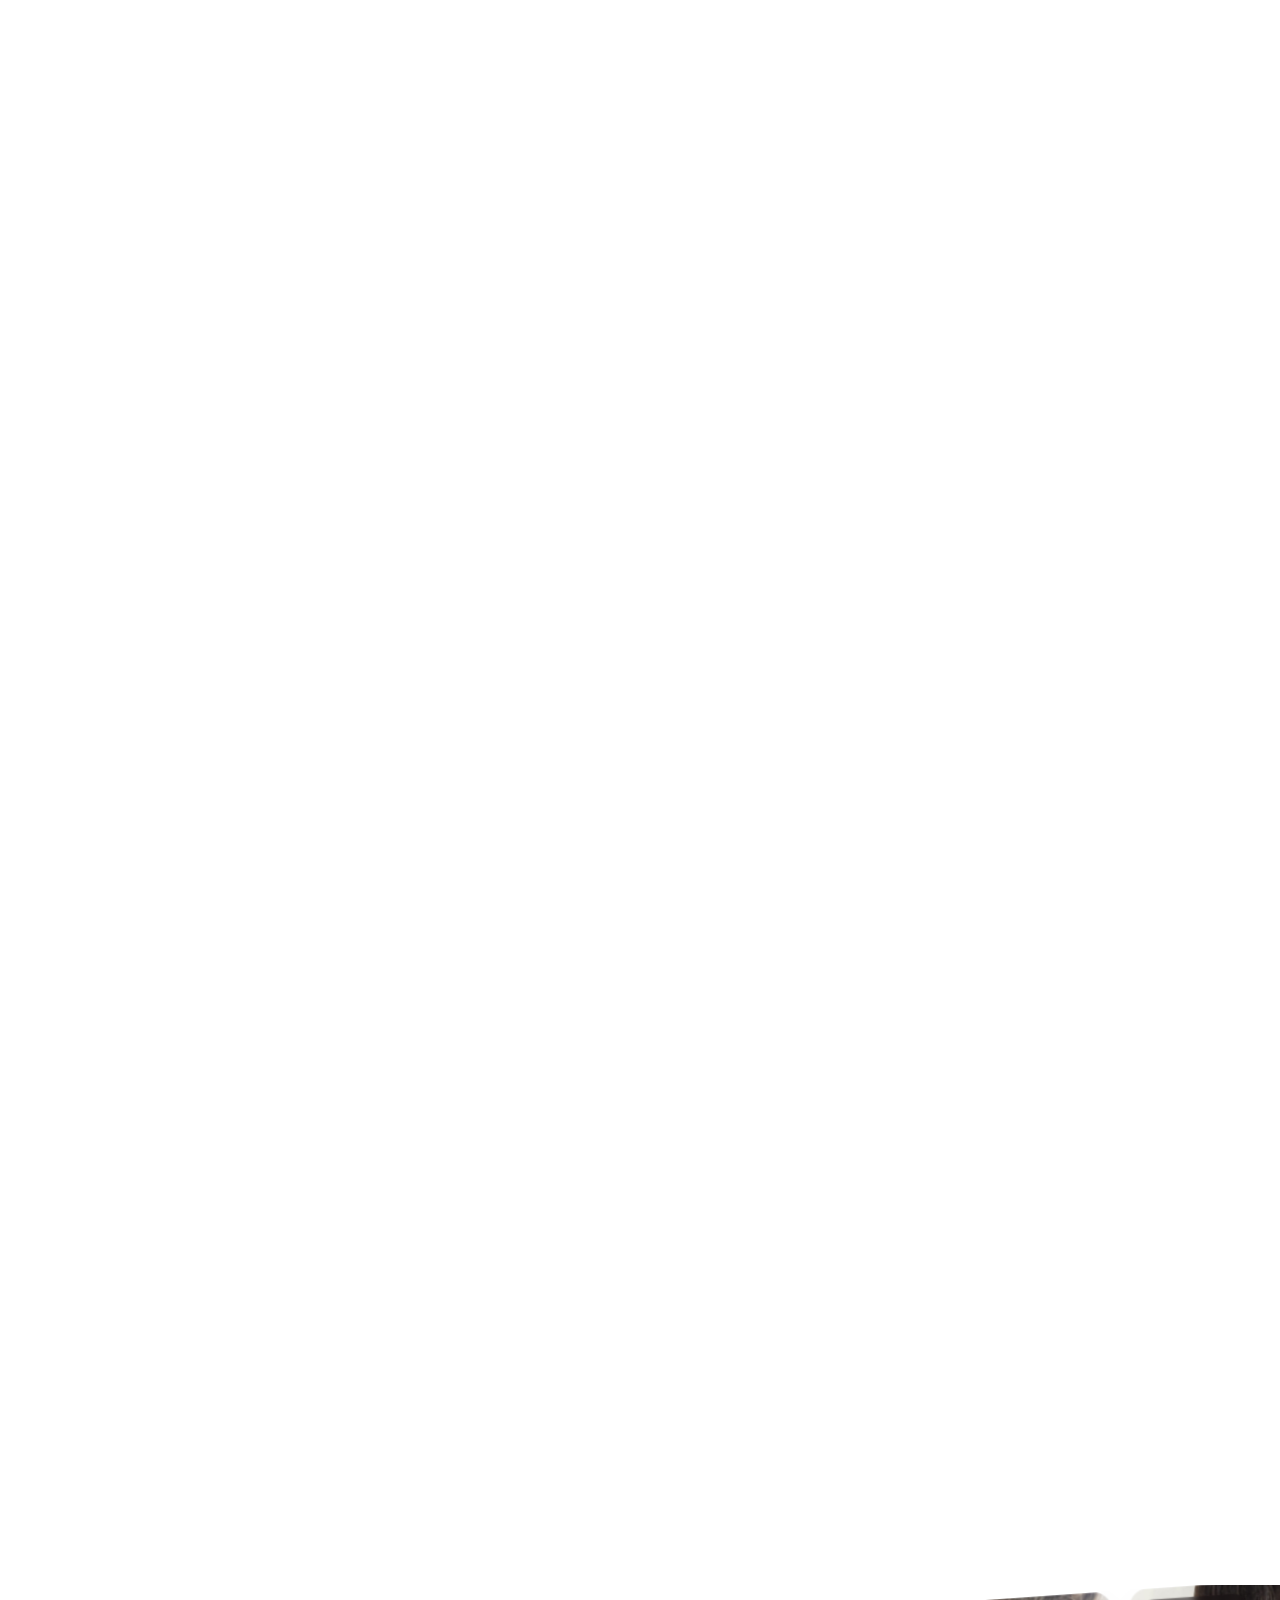
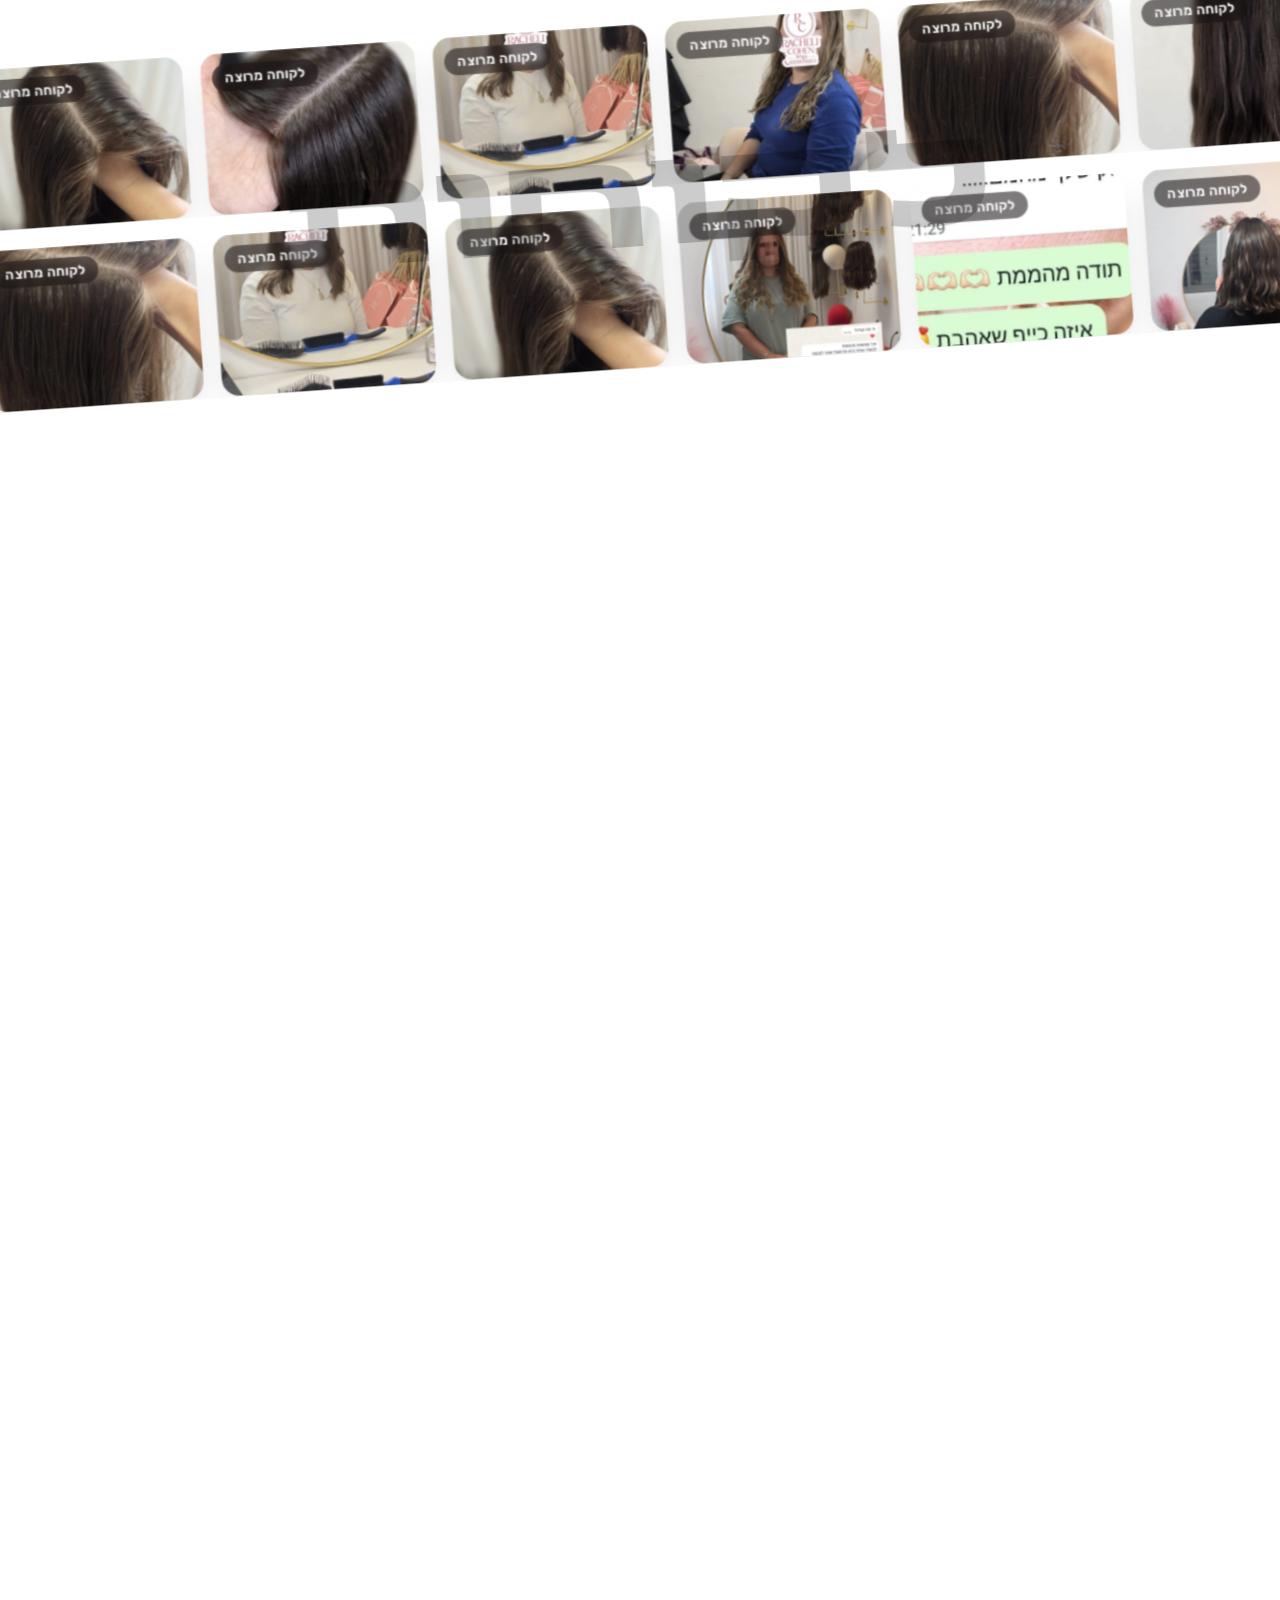
==== commit cdd7c2fd: "אודות: קיר התמונות של הלקוחות הופך לרצועה אלכסונית כפולה חוצה-עמוד במקום שתי עמודות אנכיות, קיר התמו" ====
--- a/about.html
+++ b/about.html
@@ -119,31 +119,69 @@
 
         <div class="about-feed">
           <div class="about-blob-bg about-blob-bg--top" aria-hidden="true"></div>
-          <div class="about-rail about-rail--left" data-speed="0.12" aria-hidden="true">
-            <img src="assets/about_customer_14.jpg" alt="לקוחה מרוצה של רחלי כהן" loading="lazy">
-            <img src="assets/about_customer_10.jpg" alt="לקוחה מרוצה של רחלי כהן" loading="lazy">
-            <img src="assets/about_customer_08.jpg" alt="לקוחה מרוצה של רחלי כהן" loading="lazy">
-            <img src="assets/about_customer_11.jpg" alt="לקוחה מרוצה של רחלי כהן" loading="lazy">
-            <img src="assets/about_customer_13.jpg" alt="לקוחה מרוצה של רחלי כהן" loading="lazy">
-            <img src="assets/about_customer_05.jpg" alt="לקוחה מרוצה של רחלי כהן" loading="lazy">
-            <img src="assets/about_customer_09.jpg" alt="לקוחה מרוצה של רחלי כהן" loading="lazy">
-            <img src="assets/about_customer_12.jpg" alt="לקוחה מרוצה של רחלי כהן" loading="lazy">
-            <img src="assets/about_customer_02.jpg" alt="לקוחה מרוצה של רחלי כהן" loading="lazy">
-            <img src="assets/about_customer_01.jpg" alt="לקוחה מרוצה של רחלי כהן" loading="lazy">
-            <img src="assets/about_customer_15.jpg" alt="לקוחה מרוצה של רחלי כהן" loading="lazy">
-            <img src="assets/about_customer_03.jpg" alt="לקוחה מרוצה של רחלי כהן" loading="lazy">
-            <img src="assets/about_customer_07.jpg" alt="לקוחה מרוצה של רחלי כהן" loading="lazy">
-            <img src="assets/about_customer_06.jpg" alt="לקוחה מרוצה של רחלי כהן" loading="lazy">
-            <img src="assets/about_customer_04.jpg" alt="לקוחה מרוצה של רחלי כהן" loading="lazy">
-            <img src="assets/about_customer_06.jpg" alt="לקוחה מרוצה של רחלי כהן" loading="lazy">
-            <img src="assets/about_customer_05.jpg" alt="לקוחה מרוצה של רחלי כהן" loading="lazy">
-            <img src="assets/about_customer_03.jpg" alt="לקוחה מרוצה של רחלי כהן" loading="lazy">
-            <img src="assets/about_customer_11.jpg" alt="לקוחה מרוצה של רחלי כהן" loading="lazy">
-            <img src="assets/about_customer_02.jpg" alt="לקוחה מרוצה של רחלי כהן" loading="lazy">
-            <img src="assets/about_customer_09.jpg" alt="לקוחה מרוצה של רחלי כהן" loading="lazy">
-            <img src="assets/about_customer_01.jpg" alt="לקוחה מרוצה של רחלי כהן" loading="lazy">
-            <img src="assets/about_customer_12.jpg" alt="לקוחה מרוצה של רחלי כהן" loading="lazy">
-            <img src="assets/about_customer_04.jpg" alt="לקוחה מרוצה של רחלי כהן" loading="lazy">
+
+          <div class="about-wall-diagonal" aria-hidden="true">
+            <div class="wall-rows">
+              <div class="wall-row">
+                <div class="wall-track">
+                  <div class="wall-card"><img src="assets/about_customer_14.jpg" alt="" loading="lazy"><span class="wall-tag">לקוחה מרוצה</span></div>
+                  <div class="wall-card"><img src="assets/about_customer_10.jpg" alt="" loading="lazy"><span class="wall-tag">לקוחה מרוצה</span></div>
+                  <div class="wall-card"><img src="assets/about_customer_08.jpg" alt="" loading="lazy"><span class="wall-tag">לקוחה מרוצה</span></div>
+                  <div class="wall-card"><img src="assets/about_customer_11.jpg" alt="" loading="lazy"><span class="wall-tag">לקוחה מרוצה</span></div>
+                  <div class="wall-card"><img src="assets/about_customer_13.jpg" alt="" loading="lazy"><span class="wall-tag">לקוחה מרוצה</span></div>
+                  <div class="wall-card"><img src="assets/about_customer_05.jpg" alt="" loading="lazy"><span class="wall-tag">לקוחה מרוצה</span></div>
+                  <div class="wall-card"><img src="assets/about_customer_09.jpg" alt="" loading="lazy"><span class="wall-tag">לקוחה מרוצה</span></div>
+                  <div class="wall-card"><img src="assets/about_customer_12.jpg" alt="" loading="lazy"><span class="wall-tag">לקוחה מרוצה</span></div>
+                  <div class="wall-card"><img src="assets/about_customer_02.jpg" alt="" loading="lazy"><span class="wall-tag">לקוחה מרוצה</span></div>
+                  <div class="wall-card"><img src="assets/about_customer_01.jpg" alt="" loading="lazy"><span class="wall-tag">לקוחה מרוצה</span></div>
+                  <div class="wall-card"><img src="assets/about_customer_15.jpg" alt="" loading="lazy"><span class="wall-tag">לקוחה מרוצה</span></div>
+                  <div class="wall-card"><img src="assets/about_customer_03.jpg" alt="" loading="lazy"><span class="wall-tag">לקוחה מרוצה</span></div>
+                  <!-- שכפול לסגירת לופ חלקה -->
+                  <div class="wall-card"><img src="assets/about_customer_14.jpg" alt="" loading="lazy"><span class="wall-tag">לקוחה מרוצה</span></div>
+                  <div class="wall-card"><img src="assets/about_customer_10.jpg" alt="" loading="lazy"><span class="wall-tag">לקוחה מרוצה</span></div>
+                  <div class="wall-card"><img src="assets/about_customer_08.jpg" alt="" loading="lazy"><span class="wall-tag">לקוחה מרוצה</span></div>
+                  <div class="wall-card"><img src="assets/about_customer_11.jpg" alt="" loading="lazy"><span class="wall-tag">לקוחה מרוצה</span></div>
+                  <div class="wall-card"><img src="assets/about_customer_13.jpg" alt="" loading="lazy"><span class="wall-tag">לקוחה מרוצה</span></div>
+                  <div class="wall-card"><img src="assets/about_customer_05.jpg" alt="" loading="lazy"><span class="wall-tag">לקוחה מרוצה</span></div>
+                  <div class="wall-card"><img src="assets/about_customer_09.jpg" alt="" loading="lazy"><span class="wall-tag">לקוחה מרוצה</span></div>
+                  <div class="wall-card"><img src="assets/about_customer_12.jpg" alt="" loading="lazy"><span class="wall-tag">לקוחה מרוצה</span></div>
+                  <div class="wall-card"><img src="assets/about_customer_02.jpg" alt="" loading="lazy"><span class="wall-tag">לקוחה מרוצה</span></div>
+                  <div class="wall-card"><img src="assets/about_customer_01.jpg" alt="" loading="lazy"><span class="wall-tag">לקוחה מרוצה</span></div>
+                  <div class="wall-card"><img src="assets/about_customer_15.jpg" alt="" loading="lazy"><span class="wall-tag">לקוחה מרוצה</span></div>
+                  <div class="wall-card"><img src="assets/about_customer_03.jpg" alt="" loading="lazy"><span class="wall-tag">לקוחה מרוצה</span></div>
+                </div>
+              </div>
+              <div class="wall-row">
+                <div class="wall-track wall-track--rev">
+                  <div class="wall-card"><img src="assets/about_customer_07.jpg" alt="" loading="lazy"><span class="wall-tag">לקוחה מרוצה</span></div>
+                  <div class="wall-card"><img src="assets/about_customer_04.jpg" alt="" loading="lazy"><span class="wall-tag">לקוחה מרוצה</span></div>
+                  <div class="wall-card"><img src="assets/about_customer_06.jpg" alt="" loading="lazy"><span class="wall-tag">לקוחה מרוצה</span></div>
+                  <div class="wall-card"><img src="assets/about_customer_05.jpg" alt="" loading="lazy"><span class="wall-tag">לקוחה מרוצה</span></div>
+                  <div class="wall-card"><img src="assets/about_customer_11.jpg" alt="" loading="lazy"><span class="wall-tag">לקוחה מרוצה</span></div>
+                  <div class="wall-card"><img src="assets/about_customer_10.jpg" alt="" loading="lazy"><span class="wall-tag">לקוחה מרוצה</span></div>
+                  <div class="wall-card"><img src="assets/about_customer_01.jpg" alt="" loading="lazy"><span class="wall-tag">לקוחה מרוצה</span></div>
+                  <div class="wall-card"><img src="assets/about_customer_09.jpg" alt="" loading="lazy"><span class="wall-tag">לקוחה מרוצה</span></div>
+                  <div class="wall-card"><img src="assets/about_customer_15.jpg" alt="" loading="lazy"><span class="wall-tag">לקוחה מרוצה</span></div>
+                  <div class="wall-card"><img src="assets/about_customer_03.jpg" alt="" loading="lazy"><span class="wall-tag">לקוחה מרוצה</span></div>
+                  <div class="wall-card"><img src="assets/about_customer_08.jpg" alt="" loading="lazy"><span class="wall-tag">לקוחה מרוצה</span></div>
+                  <div class="wall-card"><img src="assets/about_customer_13.jpg" alt="" loading="lazy"><span class="wall-tag">לקוחה מרוצה</span></div>
+                  <!-- שכפול לסגירת לופ חלקה -->
+                  <div class="wall-card"><img src="assets/about_customer_07.jpg" alt="" loading="lazy"><span class="wall-tag">לקוחה מרוצה</span></div>
+                  <div class="wall-card"><img src="assets/about_customer_04.jpg" alt="" loading="lazy"><span class="wall-tag">לקוחה מרוצה</span></div>
+                  <div class="wall-card"><img src="assets/about_customer_06.jpg" alt="" loading="lazy"><span class="wall-tag">לקוחה מרוצה</span></div>
+                  <div class="wall-card"><img src="assets/about_customer_05.jpg" alt="" loading="lazy"><span class="wall-tag">לקוחה מרוצה</span></div>
+                  <div class="wall-card"><img src="assets/about_customer_11.jpg" alt="" loading="lazy"><span class="wall-tag">לקוחה מרוצה</span></div>
+                  <div class="wall-card"><img src="assets/about_customer_10.jpg" alt="" loading="lazy"><span class="wall-tag">לקוחה מרוצה</span></div>
+                  <div class="wall-card"><img src="assets/about_customer_01.jpg" alt="" loading="lazy"><span class="wall-tag">לקוחה מרוצה</span></div>
+                  <div class="wall-card"><img src="assets/about_customer_09.jpg" alt="" loading="lazy"><span class="wall-tag">לקוחה מרוצה</span></div>
+                  <div class="wall-card"><img src="assets/about_customer_15.jpg" alt="" loading="lazy"><span class="wall-tag">לקוחה מרוצה</span></div>
+                  <div class="wall-card"><img src="assets/about_customer_03.jpg" alt="" loading="lazy"><span class="wall-tag">לקוחה מרוצה</span></div>
+                  <div class="wall-card"><img src="assets/about_customer_08.jpg" alt="" loading="lazy"><span class="wall-tag">לקוחה מרוצה</span></div>
+                  <div class="wall-card"><img src="assets/about_customer_13.jpg" alt="" loading="lazy"><span class="wall-tag">לקוחה מרוצה</span></div>
+                </div>
+              </div>
+            </div>
+            <h2 class="about-wall-heading">לקוחות</h2>
           </div>
 
           <div class="about-copy">
@@ -195,32 +233,6 @@
             </section>
           </div>
 
-          <div class="about-rail about-rail--right" data-speed="0.2" aria-hidden="true">
-            <img src="assets/about_customer_14.jpg" alt="לקוחה מרוצה של רחלי כהן" loading="lazy">
-            <img src="assets/about_customer_15.jpg" alt="לקוחה מרוצה של רחלי כהן" loading="lazy">
-            <img src="assets/about_customer_02.jpg" alt="לקוחה מרוצה של רחלי כהן" loading="lazy">
-            <img src="assets/about_customer_09.jpg" alt="לקוחה מרוצה של רחלי כהן" loading="lazy">
-            <img src="assets/about_customer_07.jpg" alt="לקוחה מרוצה של רחלי כהן" loading="lazy">
-            <img src="assets/about_customer_04.jpg" alt="לקוחה מרוצה של רחלי כהן" loading="lazy">
-            <img src="assets/about_customer_12.jpg" alt="לקוחה מרוצה של רחלי כהן" loading="lazy">
-            <img src="assets/about_customer_13.jpg" alt="לקוחה מרוצה של רחלי כהן" loading="lazy">
-            <img src="assets/about_customer_01.jpg" alt="לקוחה מרוצה של רחלי כהן" loading="lazy">
-            <img src="assets/about_customer_11.jpg" alt="לקוחה מרוצה של רחלי כהן" loading="lazy">
-            <img src="assets/about_customer_03.jpg" alt="לקוחה מרוצה של רחלי כהן" loading="lazy">
-            <img src="assets/about_customer_05.jpg" alt="לקוחה מרוצה של רחלי כהן" loading="lazy">
-            <img src="assets/about_customer_06.jpg" alt="לקוחה מרוצה של רחלי כהן" loading="lazy">
-            <img src="assets/about_customer_10.jpg" alt="לקוחה מרוצה של רחלי כהן" loading="lazy">
-            <img src="assets/about_customer_08.jpg" alt="לקוחה מרוצה של רחלי כהן" loading="lazy">
-            <img src="assets/about_customer_04.jpg" alt="לקוחה מרוצה של רחלי כהן" loading="lazy">
-            <img src="assets/about_customer_05.jpg" alt="לקוחה מרוצה של רחלי כהן" loading="lazy">
-            <img src="assets/about_customer_11.jpg" alt="לקוחה מרוצה של רחלי כהן" loading="lazy">
-            <img src="assets/about_customer_10.jpg" alt="לקוחה מרוצה של רחלי כהן" loading="lazy">
-            <img src="assets/about_customer_06.jpg" alt="לקוחה מרוצה של רחלי כהן" loading="lazy">
-            <img src="assets/about_customer_01.jpg" alt="לקוחה מרוצה של רחלי כהן" loading="lazy">
-            <img src="assets/about_customer_02.jpg" alt="לקוחה מרוצה של רחלי כהן" loading="lazy">
-            <img src="assets/about_customer_09.jpg" alt="לקוחה מרוצה של רחלי כהן" loading="lazy">
-            <img src="assets/about_customer_13.jpg" alt="לקוחה מרוצה של רחלי כהן" loading="lazy">
-          </div>
         </div>
 
         <section class="about-finale" data-reveal>
@@ -256,11 +268,9 @@
   <script src="https://cdnjs.cloudflare.com/ajax/libs/gsap/3.12.5/gsap.min.js"></script>
   <script src="common.js"></script>
   <script>
-    /* ---- עמוד אודות: תזוזת פרלקס עדינה לעמודות "קיר התמונות" + אפקט "כתיבה בגלילה"
-       לכותרות - ייחודי לעמוד זה ---- */
+    /* ---- עמוד אודות: אפקט "כתיבה בגלילה" לכותרות - ייחודי לעמוד זה ---- */
     (function () {
       const reduceMotion = window.matchMedia && window.matchMedia('(prefers-reduced-motion: reduce)').matches;
-      const rails = Array.from(document.querySelectorAll('.about-rail[data-speed]'));
       const writers = Array.from(document.querySelectorAll('.about-write')).map((h2) => {
         if (h2.dataset.awSplit === '1') return null;
         h2.dataset.awSplit = '1';
@@ -292,12 +302,6 @@
       function update() {
         ticking = false;
         const vh = window.innerHeight;
-        const scrollY = window.scrollY || window.pageYOffset;
-
-        rails.forEach((el) => {
-          const speed = parseFloat(el.dataset.speed || '0.15');
-          el.style.transform = 'translateY(' + (-(scrollY * speed * 0.12)).toFixed(1) + 'px)';
-        });
 
         writers.forEach((w) => {
           const rect = w.el.getBoundingClientRect();
@@ -319,32 +323,6 @@
       window.addEventListener('resize', onScroll);
       update();
     })();
-
-    /* ---- "קיר התמונות": כל תמונה עולה כלפי מעלה בעדינות ברגע שהיא נכנסת למסך ---- */
-    (function () {
-      const tiles = Array.from(document.querySelectorAll('.about-rail img'));
-      if (!tiles.length) return;
-
-      const reduceMotion = window.matchMedia && window.matchMedia('(prefers-reduced-motion: reduce)').matches;
-      if (reduceMotion || !('IntersectionObserver' in window)) {
-        tiles.forEach((img) => img.classList.add('in-view'));
-        return;
-      }
-
-      const io = new IntersectionObserver((entries) => {
-        entries.forEach((entry) => {
-          if (entry.isIntersecting) {
-            entry.target.classList.add('in-view');
-            io.unobserve(entry.target);
-          }
-        });
-      }, { threshold: 0.12, rootMargin: '0px 0px -8% 0px' });
-
-      tiles.forEach((img, i) => {
-        img.style.transitionDelay = ((i % 6) * 0.06).toFixed(2) + 's';
-        io.observe(img);
-      });
-    })();
   </script>
 </body>
 </html>
--- a/about.css
+++ b/about.css
@@ -245,46 +245,93 @@
   .about-phone { order: -1; }
 }
 
-/* ---------- "קיר התמונות" - שתי עמודות תמונות צפופות משני צידי הטקסט,
-   בדיוק כמו ברצועות ה-Rectangle החוזרות בעיצוב המקורי בפיגמה ---------- */
+/* ---------- "קיר התמונות" - רצועה אלכסונית כפולה שחוצה את העמוד מצד לצד
+   (כמו מדור "הפרויקטים שלנו" באתר אורגינל) + כותרת ענקית שקופה באמצע ---------- */
 .about-feed {
   position: relative;
   z-index: 0;
   max-width: 1280px;
   margin: 70px auto 0;
   padding: 0 16px;
-  display: grid;
-  grid-template-columns: minmax(0, 1fr) minmax(0, 820px) minmax(0, 1fr);
-  gap: 0 18px;
+}
+.about-copy { min-width: 0; }
+
+.about-wall-diagonal {
+  position: relative;
+  width: 100vw;
+  margin-inline-start: 50%;
+  transform: translateX(-50%);
   overflow: hidden;
-}
-.about-rail {
-  display: grid;
-  grid-template-columns: repeat(2, 1fr);
-  align-content: start;
-  gap: 0;
+  padding: 58px 0 74px;
+  margin-bottom: 56px;
+}
+.wall-rows {
+  display: flex;
+  flex-direction: column;
+  gap: 18px;
+  transform: rotate(-4deg) scale(1.12);
+}
+.wall-row { overflow: hidden; }
+.wall-track {
+  display: flex;
+  gap: 16px;
+  width: max-content;
   will-change: transform;
-}
-.about-rail img {
-  width: 100%;
-  aspect-ratio: 1;
+  animation: wall-scroll-left 48s linear infinite;
+}
+.wall-track--rev { animation-name: wall-scroll-right; animation-duration: 58s; }
+@keyframes wall-scroll-left { from { transform: translateX(0); } to { transform: translateX(-50%); } }
+@keyframes wall-scroll-right { from { transform: translateX(-50%); } to { transform: translateX(0); } }
+
+.wall-card {
+  position: relative;
+  flex: 0 0 auto;
+  width: clamp(180px, 15vw, 230px);
+  aspect-ratio: 4 / 3;
+  border-radius: 16px;
+  overflow: hidden;
+  box-shadow: var(--shadow-card);
+}
+.wall-card img {
+  width: 100%; height: 100%;
   object-fit: cover;
   display: block;
-  filter: saturate(.92);
-  opacity: 0;
-  transform: translateY(46px);
-  transition: opacity .7s cubic-bezier(.19,1,.22,1), transform .7s cubic-bezier(.19,1,.22,1);
-}
-.about-rail img.in-view {
-  opacity: 1;
-  transform: translateY(0);
+  filter: saturate(.94);
+}
+.wall-tag {
+  position: absolute;
+  top: 10px;
+  inset-inline-end: 10px;
+  background: rgba(20, 16, 17, .55);
+  backdrop-filter: blur(3px);
+  color: var(--white);
+  font-family: var(--font-ui);
+  font-weight: 600;
+  font-size: 12px;
+  letter-spacing: .2px;
+  padding: 5px 12px;
+  border-radius: var(--radius-pill);
+}
+.about-wall-heading {
+  position: absolute;
+  top: 50%; left: 50%;
+  transform: translate(-50%, -50%) rotate(-4deg);
+  margin: 0;
+  font-family: var(--font-display);
+  font-size: clamp(56px, 11vw, 150px);
+  font-weight: 800;
+  letter-spacing: 6px;
+  color: rgba(0, 0, 0, .2);
+  white-space: nowrap;
+  pointer-events: none;
+  z-index: 2;
 }
 @media (prefers-reduced-motion: reduce) {
-  .about-rail img { opacity: 1; transform: none; transition: none; }
-}
-.about-rail--left { grid-column: 1; }
-.about-rail--right { grid-column: 3; }
-.about-copy { grid-column: 2; min-width: 0; }
+  .wall-track { animation: none; }
+}
+@media (max-width: 860px) {
+  .about-wall-diagonal { display: none; }
+}
 
 /* ---------- בלוקי טקסט ---------- */
 .about-block {
@@ -475,8 +522,6 @@
 .about-finale .journeys { margin-top: 24px; padding: 0; }
 
 @media (max-width: 860px) {
-  .about-feed { grid-template-columns: 1fr; }
-  .about-rail { display: none; }
   .about-mobile-strip { display: grid; }
 }
 
